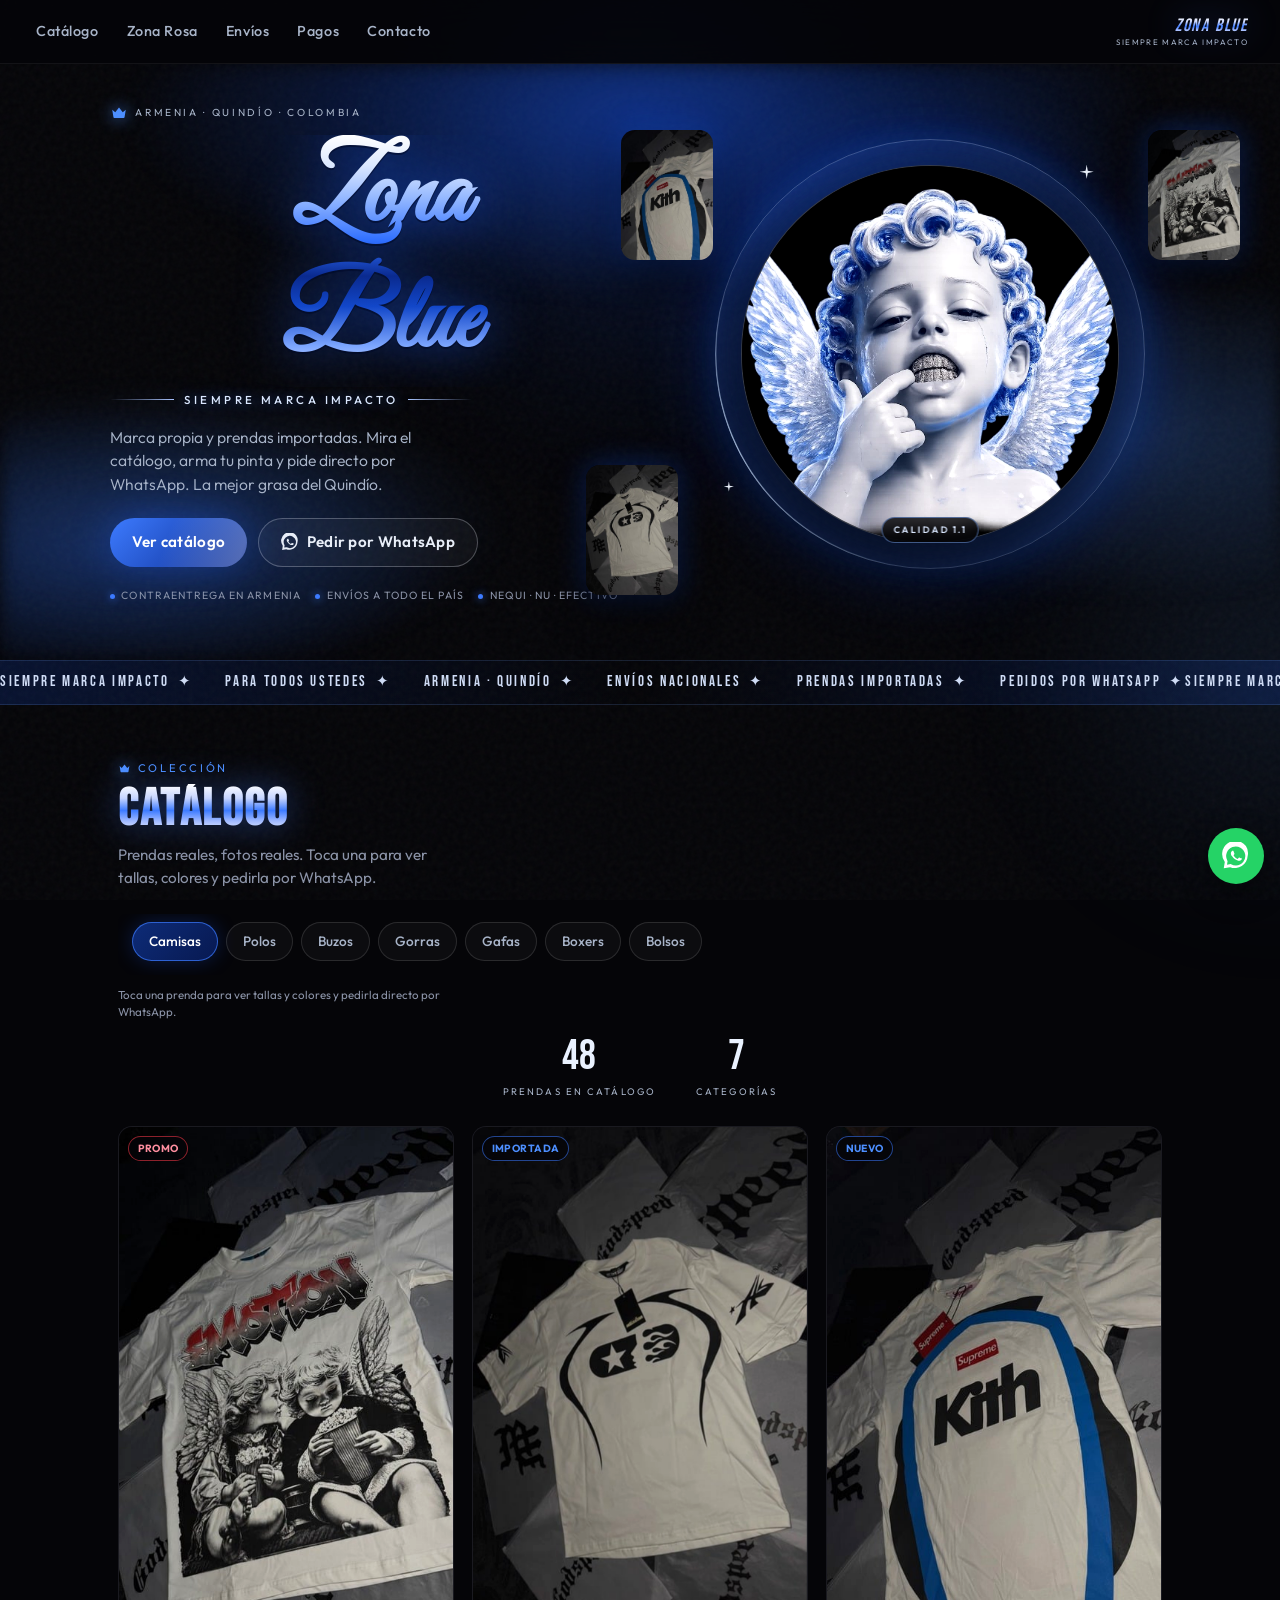
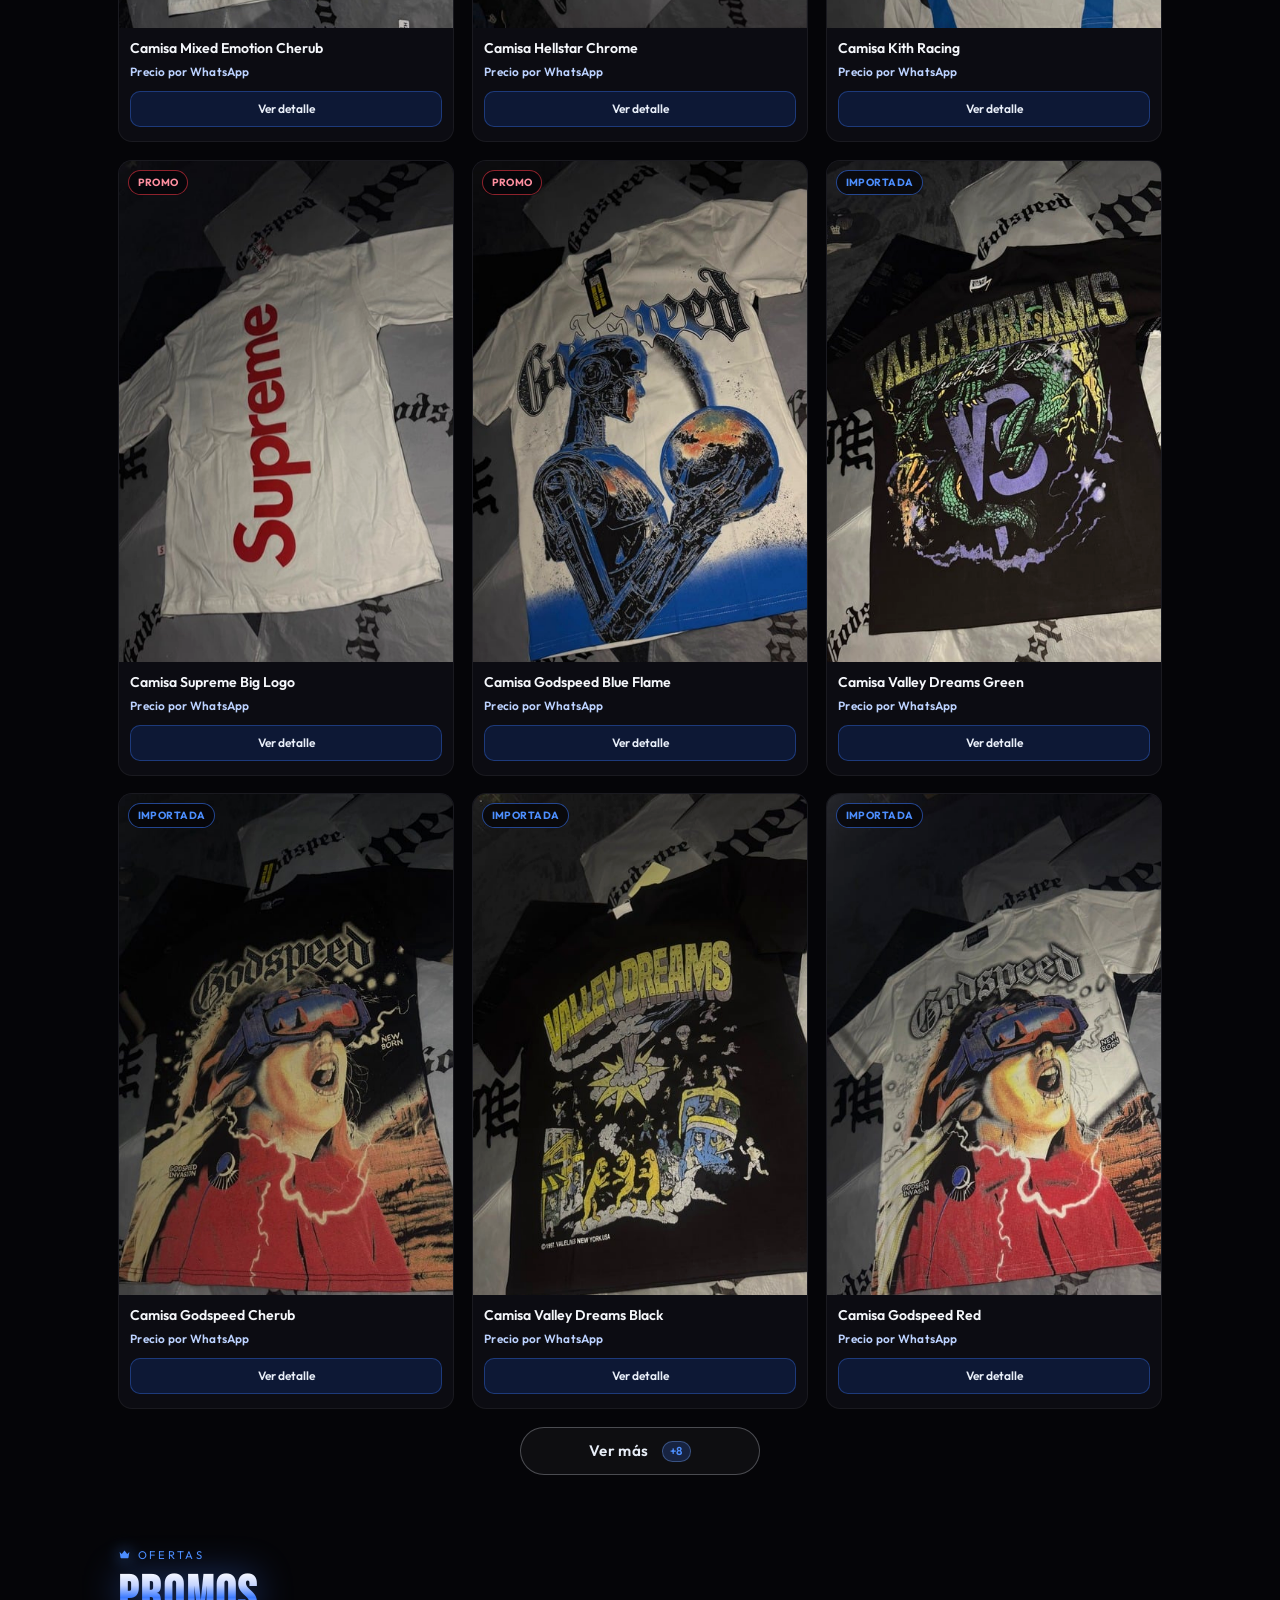
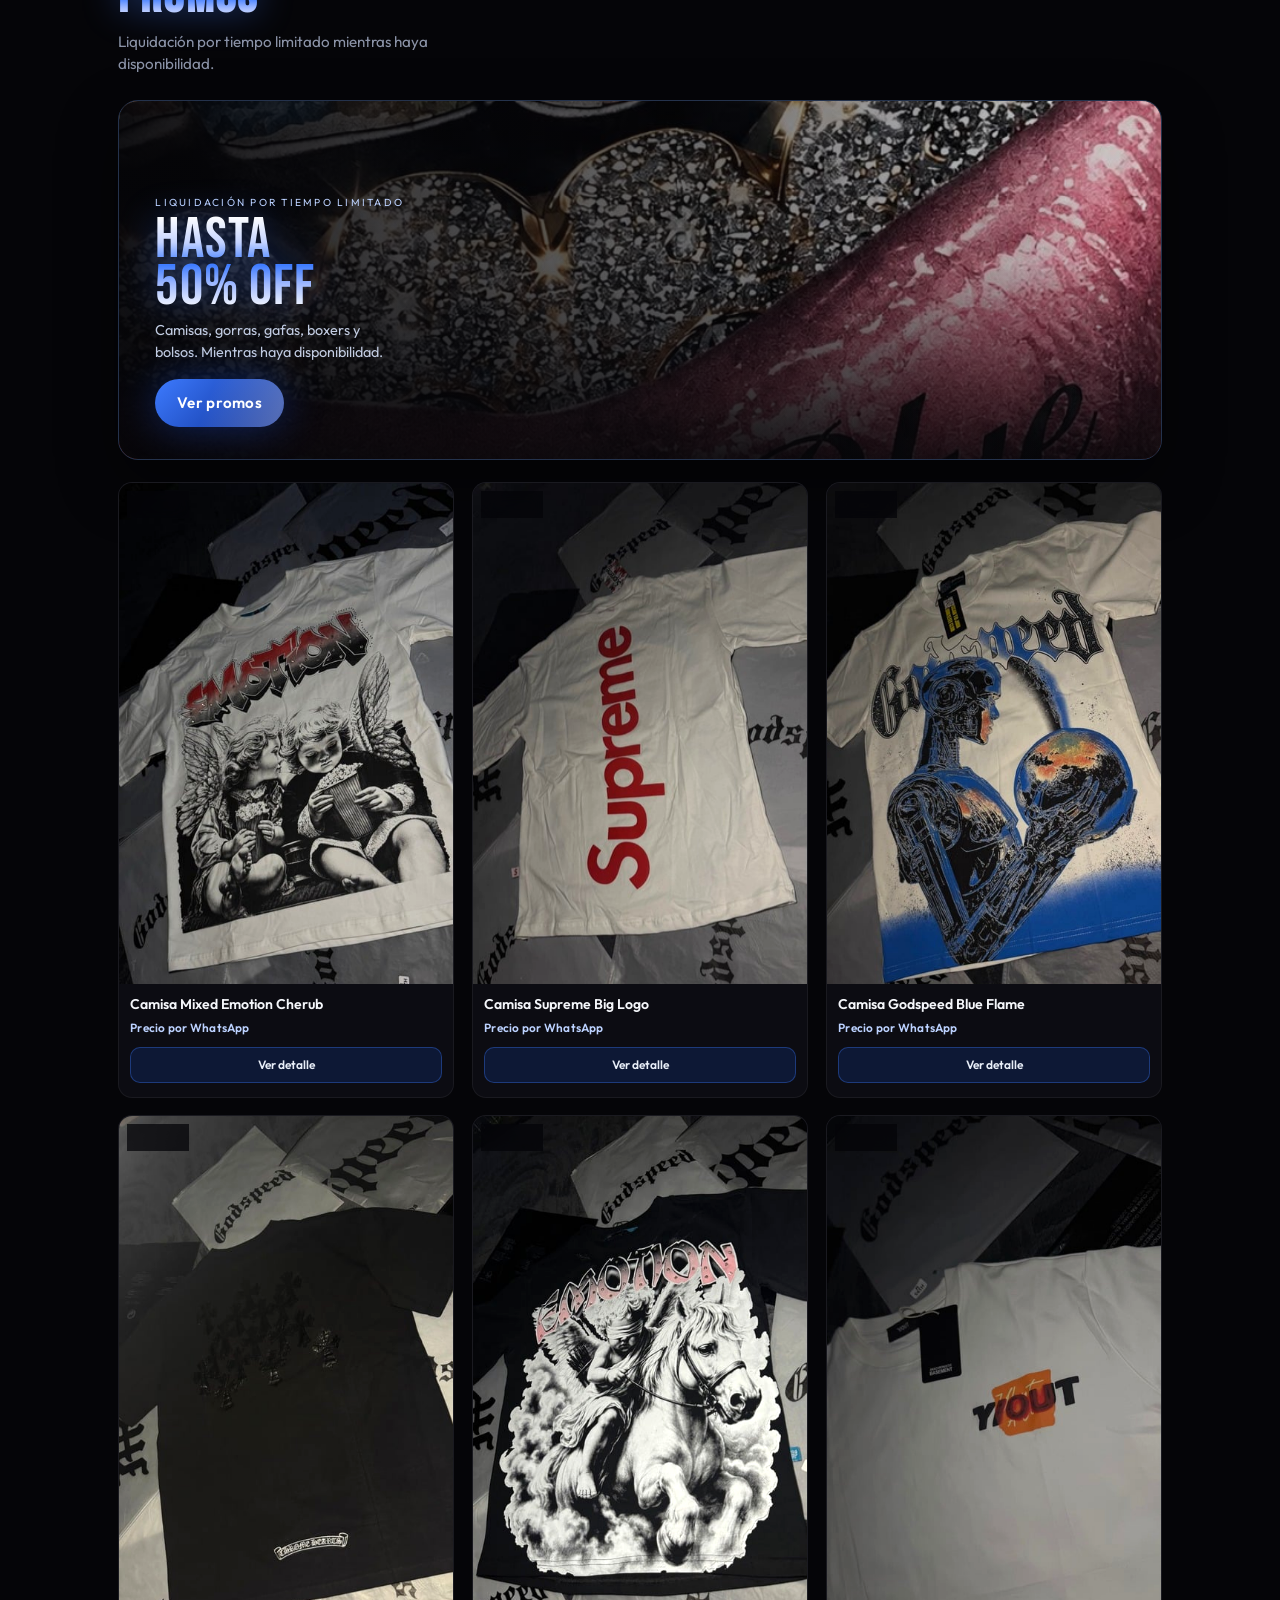
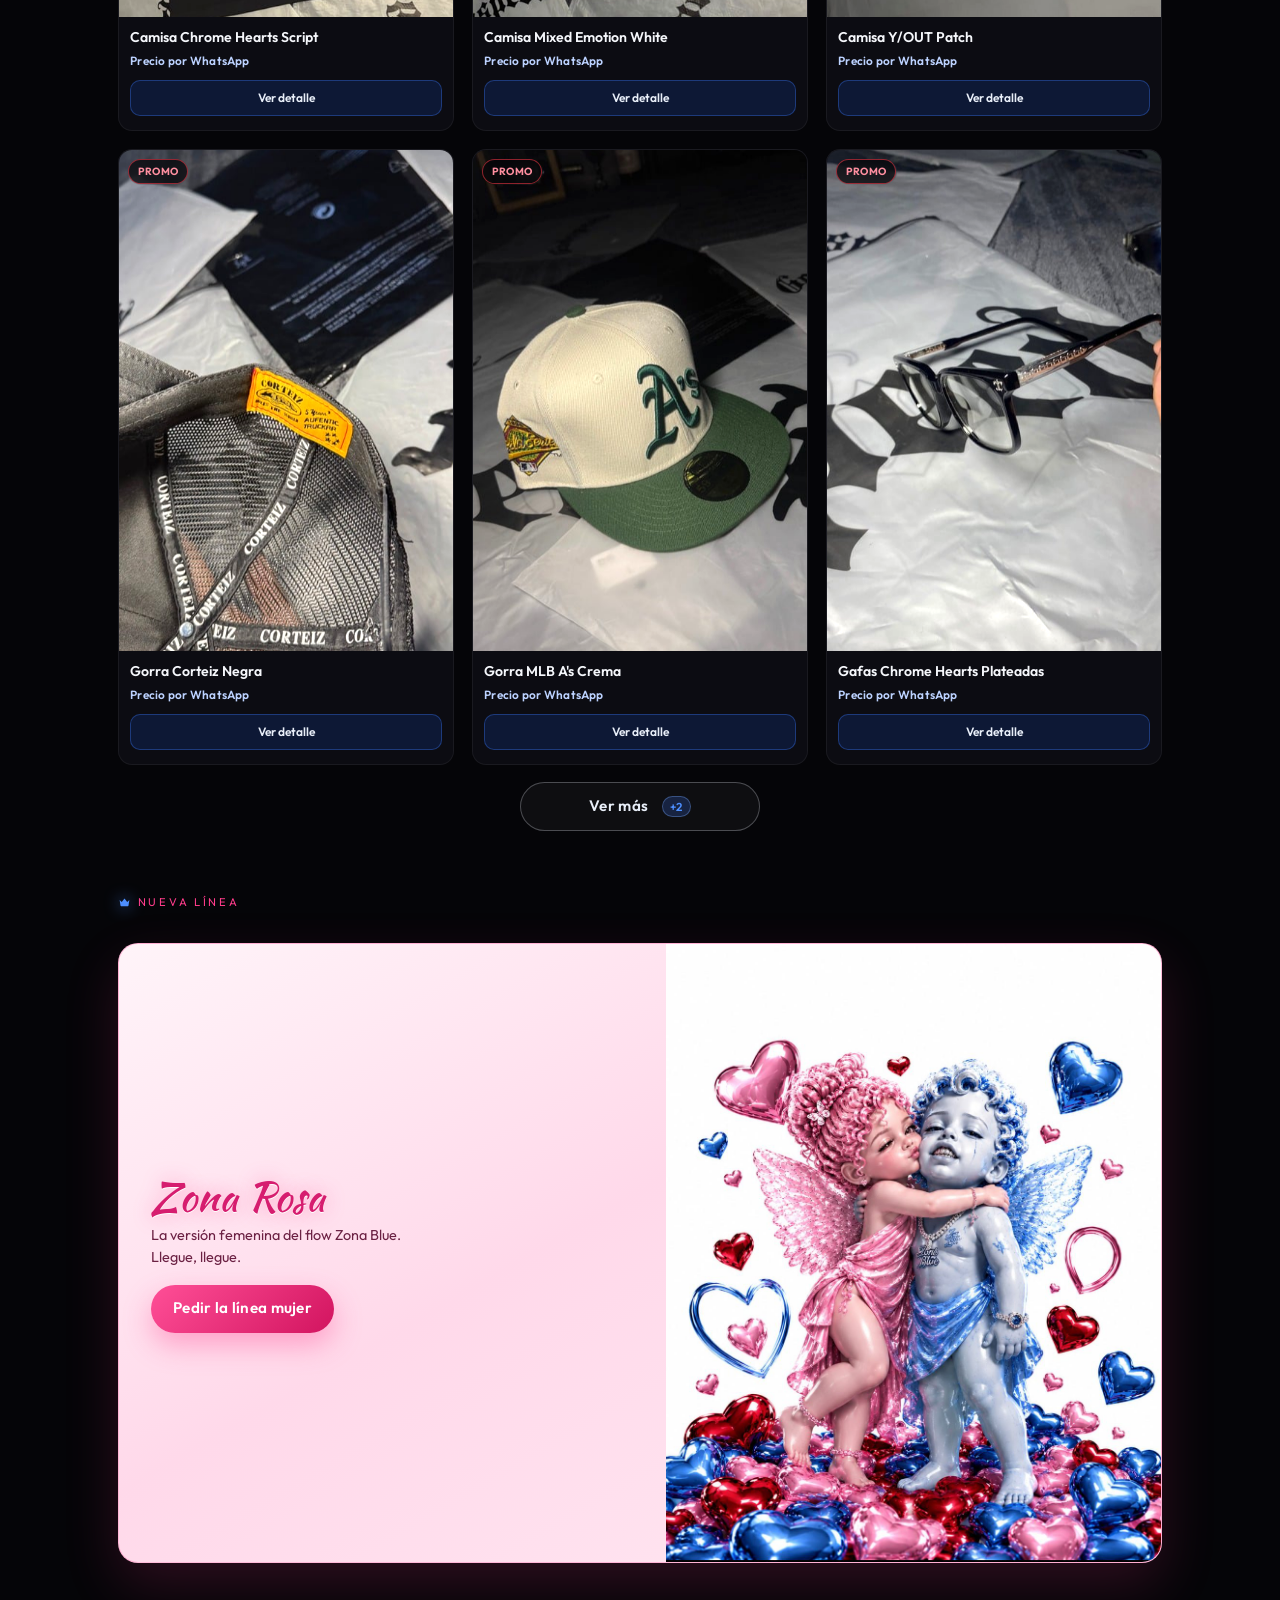
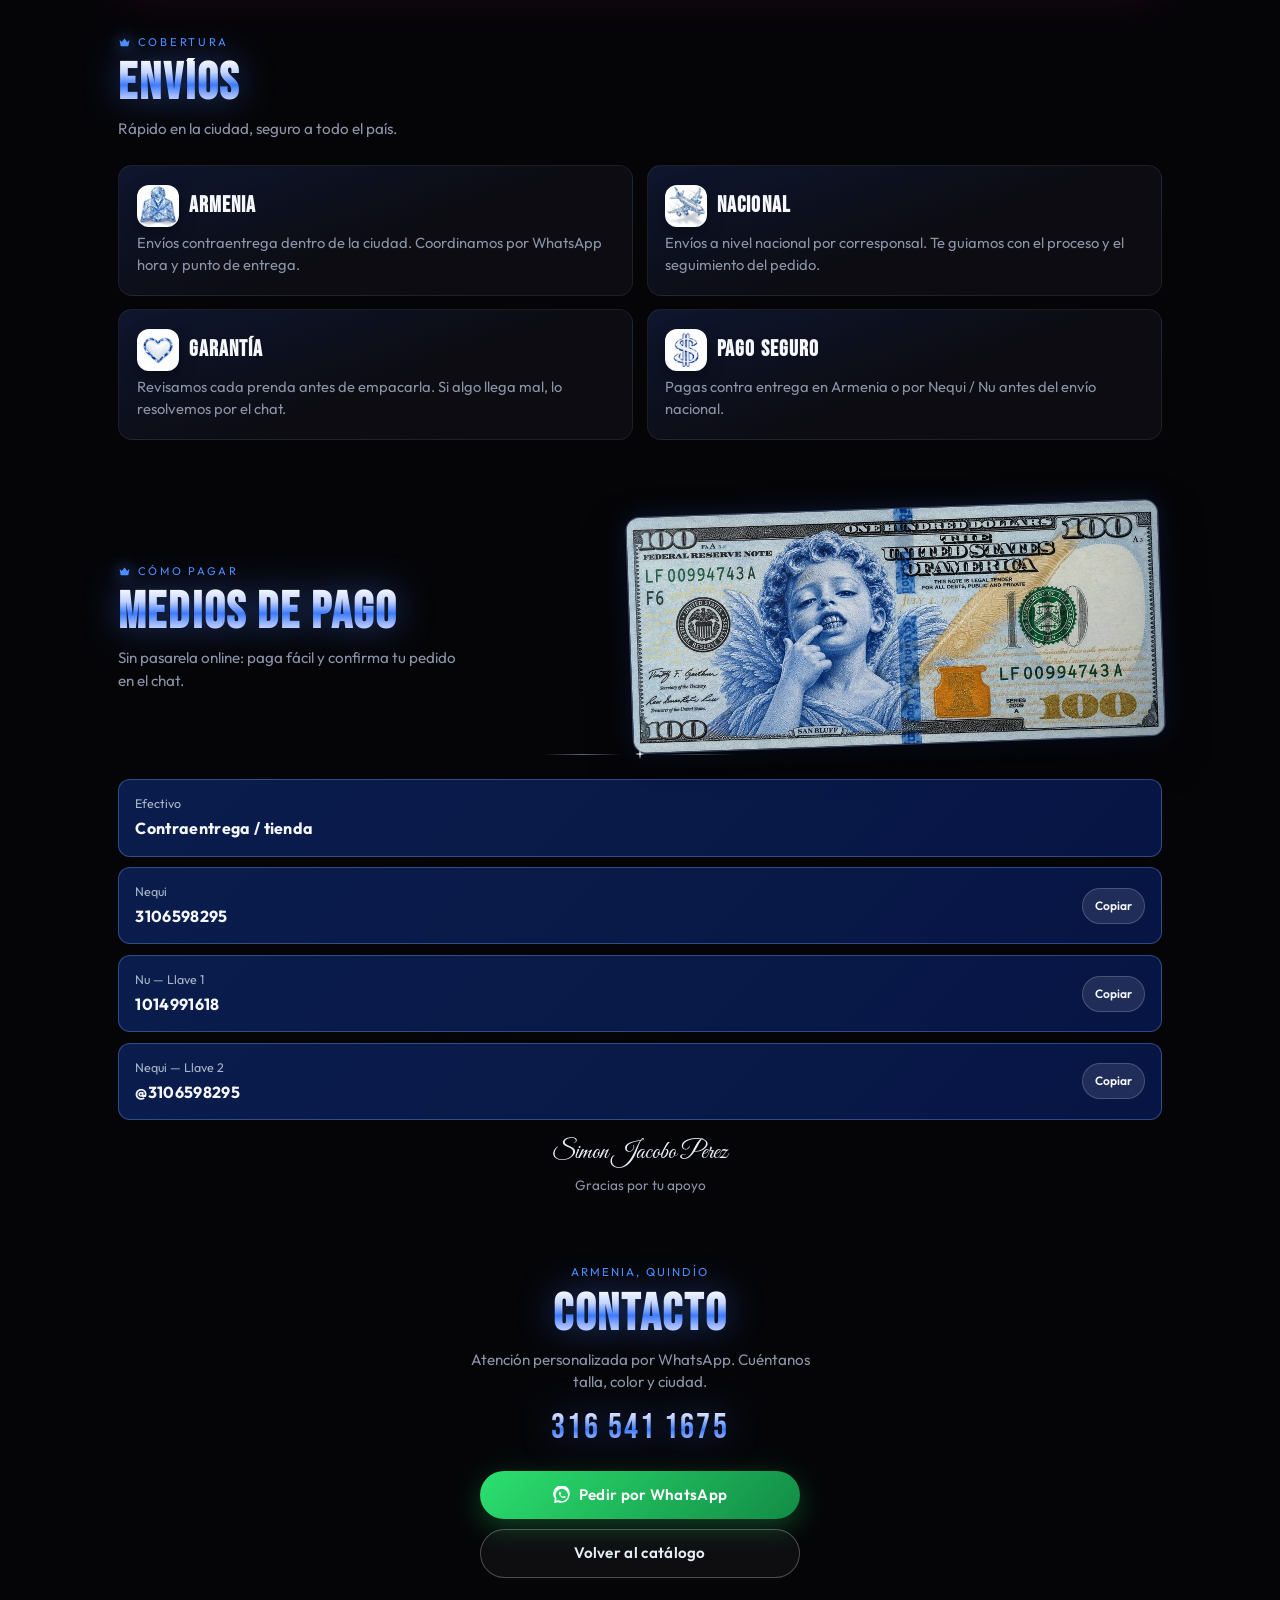
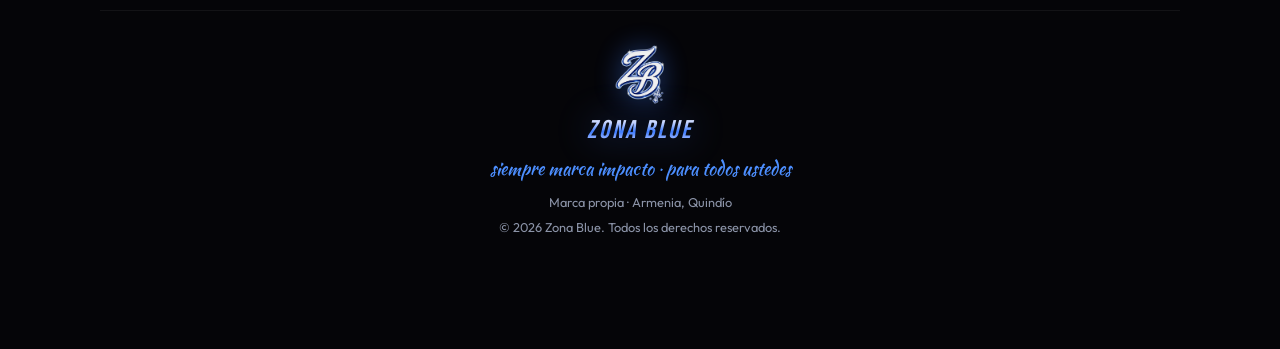
==== index.html @ 96b4dac5 "Cambiar titulo de la pestana a Zona Blue | Tienda de Ropa" ====
<!DOCTYPE html>
<html lang="es">
  <head>
    <meta charset="UTF-8" />
    <meta name="viewport" content="width=device-width, initial-scale=1, viewport-fit=cover" />
    <meta
      name="description"
      content="Zona Blue — streetwear en Armenia, Quindío. Camisas, buzos, gorras, gafas y bolsos importados. Mira el catálogo y pide por WhatsApp. Envíos contraentrega en la ciudad y a nivel nacional."
    />
    <meta name="theme-color" content="#050508" />
    <meta property="og:title" content="Zona Blue | Streetwear Armenia Quindío" />
    <meta
      property="og:description"
      content="Siempre marca impacto. Catálogo de camisas, buzos, gorras, gafas y bolsos. Pedidos por WhatsApp."
    />
    <meta property="og:type" content="website" />
    <meta property="og:image" content="assets/hero-cherub.jpg" />
    <title>Zona Blue | Tienda de Ropa</title>
    <link rel="preconnect" href="https://fonts.googleapis.com" />
    <link rel="preconnect" href="https://fonts.gstatic.com" crossorigin />
    <link
      href="https://fonts.googleapis.com/css2?family=Bebas+Neue&family=Great+Vibes&family=Kaushan+Script&family=Outfit:wght@300;400;500;600;700&display=swap"
      rel="stylesheet"
    />
    <link rel="preload" as="image" href="assets/hero-cherub.jpg" fetchpriority="high" />
    <link rel="stylesheet" href="css/styles.css" />
    <link rel="icon" href="assets/logo-zb-mark.png" type="image/png" />
  </head>
  <body>
    <a class="skip-link" href="#catalogo">Saltar al catálogo</a>
    <div class="bg-noise" aria-hidden="true"></div>
    <div class="bg-glow bg-glow--top" aria-hidden="true"></div>
    <div class="bg-glow bg-glow--mid" aria-hidden="true"></div>
    <div class="particles" aria-hidden="true">
      <span class="particle" style="--x:12%;--size:6px;--dur:14s;--delay:0s"></span>
      <span class="particle" style="--x:28%;--size:4px;--dur:11s;--delay:2.5s"></span>
      <span class="particle" style="--x:47%;--size:8px;--dur:16s;--delay:1s"></span>
      <span class="particle" style="--x:63%;--size:5px;--dur:13s;--delay:4s"></span>
      <span class="particle" style="--x:78%;--size:7px;--dur:18s;--delay:0.5s"></span>
      <span class="particle" style="--x:88%;--size:4px;--dur:12s;--delay:3s"></span>
      <span class="particle" style="--x:35%;--size:5px;--dur:15s;--delay:6s"></span>
      <span class="particle" style="--x:55%;--size:9px;--dur:20s;--delay:8s"></span>
    </div>

    <div class="app">
      <header class="nav">
        <button class="nav__toggle" id="navToggle" aria-expanded="false" aria-controls="navDrawer" aria-label="Abrir menú">
          <span></span>
        </button>
        <nav class="nav__drawer" id="navDrawer" aria-label="Secciones">
          <a href="#catalogo">Catálogo</a>
          <a href="#zona-rosa">Zona Rosa</a>
          <a href="#envios">Envíos</a>
          <a href="#pagos">Pagos</a>
          <a href="#contacto">Contacto</a>
        </nav>
        <a class="nav__brand" href="#inicio" aria-label="Zona Blue, inicio">
          <span class="nav__text">
            <span class="nav__word chrome-text">ZONA BLUE</span>
            <span class="nav__tag">Siempre marca impacto</span>
          </span>
        </a>
      </header>

      <main>
        <section class="hero" id="inicio">
          <span class="hero__glow" aria-hidden="true"></span>
          <span class="hero__glow hero__glow--alt" aria-hidden="true"></span>
          <div class="hero__inner">
            <div class="hero__copy">
              <p class="hero__eyebrow">
                <svg class="crown" viewBox="0 0 24 24" aria-hidden="true" fill="currentColor">
                  <path d="M3 7.5 7 11l5-6.5L17 11l4-3.5-1.6 10.2a1.2 1.2 0 0 1-1.2 1H5.8a1.2 1.2 0 0 1-1.2-1L3 7.5Zm3.2 9.3h11.6" />
                </svg>
                Armenia · Quindío · Colombia
              </p>

              <h1 class="hero__brand">
                <span class="hero__logo-chrome">Zona<br>Blue</span>
              </h1>

              <p class="hero__impact">
                <span class="hero__rule" aria-hidden="true"></span>
                Siempre marca impacto
                <span class="hero__rule" aria-hidden="true"></span>
              </p>

              <p class="hero__line">
                Marca propia y prendas importadas. Mira el catálogo, arma tu pinta y pide directo por WhatsApp. La mejor grasa del Quindío.
              </p>

              <div class="hero__cta">
                <a class="btn btn--primary" href="#catalogo">Ver catálogo</a>
                <a class="btn btn--ghost" href="#contacto" id="heroWa">
                  <svg viewBox="0 0 24 24" aria-hidden="true" fill="currentColor">
                    <path
                      d="M20.5 3.5A11 11 0 0 0 2.4 17.1L1.5 22.5l5.5-.9A11 11 0 0 0 22 12a10.9 10.9 0 0 0-1.5-8.5zM12 20.2a8.2 8.2 0 0 1-4.2-1.1l-.3-.2-3.2.5.5-3.1-.2-.3A8.2 8.2 0 1 1 12 20.2zm4.5-6.1c-.2-.1-1.4-.7-1.6-.8-.2-.1-.4-.1-.5.1-.2.2-.6.8-.7.9-.1.2-.3.2-.5.1-.2-.1-1-.4-1.9-1.2-.7-.6-1.2-1.4-1.3-1.6-.1-.2 0-.4.1-.5l.4-.5c.1-.1.2-.2.2-.4 0-.1 0-.3-.1-.4-.1-.1-.5-1.3-.7-1.8-.2-.5-.4-.4-.5-.4h-.4c-.2 0-.4.1-.6.3-.2.2-.8.8-.8 1.9s.8 2.2.9 2.3c.1.2 1.6 2.5 3.9 3.4.5.2 1 .4 1.3.5.6.2 1.1.2 1.5.1.5-.1 1.4-.6 1.6-1.1.2-.5.2-1 .1-1.1-.1-.1-.2-.2-.4-.3z"
                    />
                  </svg>
                  Pedir por WhatsApp
                </a>
              </div>

              <ul class="hero__meta">
                <li><span class="dot" aria-hidden="true"></span> Contraentrega en Armenia</li>
                <li><span class="dot" aria-hidden="true"></span> Envíos a todo el país</li>
                <li><span class="dot" aria-hidden="true"></span> Nequi · Nu · Efectivo</li>
              </ul>
            </div>

            <figure class="hero__figure">
              <span class="hero__halo" aria-hidden="true"></span>
              <span class="hero__ring" aria-hidden="true"></span>
              <div class="hero__medallion">
                <img
                  class="hero__cherub"
                  src="assets/hero-cherub.jpg"
                  alt="Querubín cromado con grillz de Zona Blue"
                  width="1024"
                  height="1280"
                  fetchpriority="high"
                />
              </div>
              <span class="hero__badge">Calidad 1.1</span>
              <img class="hero__float hero__float--1" src="assets/products/canva/p6-1.jpg" alt="" width="120" height="170" aria-hidden="true" />
              <img class="hero__float hero__float--2" src="assets/products/canva/p7-1.jpg" alt="" width="120" height="170" aria-hidden="true" />
              <img class="hero__float hero__float--3" src="assets/products/canva/p8-1.jpg" alt="" width="120" height="170" aria-hidden="true" />
              <span class="sparkle sparkle--float hero__spark--1" aria-hidden="true"></span>
              <span class="sparkle sparkle--float hero__spark--2" aria-hidden="true"></span>
              <span class="sparkle sparkle--float hero__spark--3" aria-hidden="true"></span>
            </figure>
          </div>
        </section>

        <div class="ticker" aria-hidden="true">
          <div class="ticker__track">
            <div class="ticker__group">
              <span>Siempre marca impacto</span><span class="ticker__star">✦</span>
              <span>Para todos ustedes</span><span class="ticker__star">✦</span>
              <span>Armenia · Quindío</span><span class="ticker__star">✦</span>
              <span>Envíos nacionales</span><span class="ticker__star">✦</span>
              <span>Prendas importadas</span><span class="ticker__star">✦</span>
              <span>Pedidos por WhatsApp</span><span class="ticker__star">✦</span>
            </div>
            <div class="ticker__group">
              <span>Siempre marca impacto</span><span class="ticker__star">✦</span>
              <span>Para todos ustedes</span><span class="ticker__star">✦</span>
              <span>Armenia · Quindío</span><span class="ticker__star">✦</span>
              <span>Envíos nacionales</span><span class="ticker__star">✦</span>
              <span>Prendas importadas</span><span class="ticker__star">✦</span>
              <span>Pedidos por WhatsApp</span><span class="ticker__star">✦</span>
            </div>
          </div>
        </div>

        <section class="section" id="catalogo">
          <div class="section__head reveal">
            <p class="section__kicker">
              <svg class="crown crown--sm" viewBox="0 0 24 24" aria-hidden="true" fill="currentColor">
                <path d="M3 7.5 7 11l5-6.5L17 11l4-3.5-1.6 10.2a1.2 1.2 0 0 1-1.2 1H5.8a1.2 1.2 0 0 1-1.2-1L3 7.5Z" />
              </svg>
              Colección
            </p>
            <h2 class="section__title chrome-text">CATÁLOGO</h2>
            <p class="section__sub">
              Prendas reales, fotos reales. Toca una para ver tallas, colores y pedirla por WhatsApp.
            </p>
          </div>

          <div class="filters" role="tablist" aria-label="Filtrar catálogo" id="filters">

            <button class="filter-chip is-active" data-filter="camisas" role="tab" aria-selected="true">Camisas</button>
            <button class="filter-chip" data-filter="polos" role="tab" aria-selected="false">Polos</button>
            <button class="filter-chip" data-filter="buzos" role="tab" aria-selected="false">Buzos</button>
            <button class="filter-chip" data-filter="gorras" role="tab" aria-selected="false">Gorras</button>
            <button class="filter-chip" data-filter="gafas" role="tab" aria-selected="false">Gafas</button>
            <button class="filter-chip" data-filter="boxers" role="tab" aria-selected="false">Boxers</button>
            <button class="filter-chip" data-filter="bolsos" role="tab" aria-selected="false">Bolsos</button>
          </div>

          <p class="catalog__note">
            Toca una prenda para ver tallas y colores y pedirla directo por WhatsApp.
          </p>

          <div class="stats" aria-label="Zona Blue en números">
            <div class="stats__item">
              <span class="stats__value" data-count="48">0</span>
              <span class="stats__label">Prendas en catálogo</span>
            </div>
            <div class="stats__item">
              <span class="stats__value" data-count="7">0</span>
              <span class="stats__label">Categorías</span>
            </div>
          </div>

          <div class="catalog" id="catalog" aria-live="polite"></div>
          <div class="catalog__more" id="catalogMore" hidden></div>
        </section>

        <section class="section" id="promos">
          <div class="section__head reveal">
            <p class="section__kicker">
              <svg class="crown crown--sm" viewBox="0 0 24 24" aria-hidden="true" fill="currentColor">
                <path d="M3 7.5 7 11l5-6.5L17 11l4-3.5-1.6 10.2a1.2 1.2 0 0 1-1.2 1H5.8a1.2 1.2 0 0 1-1.2-1L3 7.5Z" />
              </svg>
              Ofertas
            </p>
            <h2 class="section__title chrome-text">PROMOS</h2>
            <p class="section__sub">Liquidación por tiempo limitado mientras haya disponibilidad.</p>
          </div>

          <div class="promo-band reveal">
            <img
              class="promo-band__img"
              src="assets/promo-lips.jpg"
              alt="Labios con grillz de diamantes, campaña Zona Blue"
              width="900"
              height="1200"
              loading="lazy"
              decoding="async"
            />
            <div class="promo-band__veil" aria-hidden="true"></div>
            <div class="promo-band__copy">
              <p class="promo-band__kicker">Liquidación por tiempo limitado</p>
              <p class="promo-band__title chrome-text">HASTA<br />50% OFF</p>
              <p class="promo-band__text">Camisas, gorras, gafas, boxers y bolsos. Mientras haya disponibilidad.</p>
              <a class="btn btn--primary" href="#promos-catalog">Ver promos</a>
            </div>
          </div>

          <div class="catalog" id="promos-catalog" aria-live="polite"></div>
          <div class="catalog__more" id="promosMore" hidden></div>
        </section>

        <section class="section rosa-section" id="zona-rosa">
          <p class="section__kicker reveal">
            <svg class="crown crown--sm" viewBox="0 0 24 24" aria-hidden="true" fill="currentColor">
              <path d="M3 7.5 7 11l5-6.5L17 11l4-3.5-1.6 10.2a1.2 1.2 0 0 1-1.2 1H5.8a1.2 1.2 0 0 1-1.2-1L3 7.5Z" />
            </svg>
            Nueva línea
          </p>
          <div class="rosa reveal">
            <div class="rosa__copy">
              <p class="rosa__logo">Zona&nbsp;Rosa</p>
              <p class="rosa__text">
                La versión femenina del flow Zona Blue.<br />
                Llegue, llegue.
              </p>
              <a class="btn btn--rosa" id="rosaWa" href="#" target="_blank" rel="noopener noreferrer">
                Pedir la línea mujer
              </a>
            </div>
            <img
              class="rosa__img"
              src="assets/zona-rosa.jpg"
              alt="Línea Zona Rosa: cupidos rosa y azul con corazones"
              width="1024"
              height="1280"
              loading="lazy"
              decoding="async"
            />
          </div>
        </section>

        <section class="section" id="envios">
          <div class="section__head reveal">
            <p class="section__kicker">
              <svg class="crown crown--sm" viewBox="0 0 24 24" aria-hidden="true" fill="currentColor">
                <path d="M3 7.5 7 11l5-6.5L17 11l4-3.5-1.6 10.2a1.2 1.2 0 0 1-1.2 1H5.8a1.2 1.2 0 0 1-1.2-1L3 7.5Z" />
              </svg>
              Cobertura
            </p>
            <h2 class="section__title chrome-text">ENVÍOS</h2>
            <p class="section__sub">Rápido en la ciudad, seguro a todo el país.</p>
          </div>
          <div class="info-grid reveal">
            <div class="info-block">
              <h3>
                <span class="crystal-tile"><img src="assets/icon-armenia.jpg" alt="" width="420" height="420" loading="lazy" /></span>
                Armenia
              </h3>
              <p>Envíos contraentrega dentro de la ciudad. Coordinamos por WhatsApp hora y punto de entrega.</p>
            </div>
            <div class="info-block">
              <h3>
                <span class="crystal-tile"><img src="assets/icon-nacional.jpg" alt="" width="420" height="420" loading="lazy" /></span>
                Nacional
              </h3>
              <p>Envíos a nivel nacional por corresponsal. Te guiamos con el proceso y el seguimiento del pedido.</p>
            </div>
            <div class="info-block">
              <h3>
                <span class="crystal-tile"><img src="assets/icon-heart.jpg" alt="" width="420" height="420" loading="lazy" /></span>
                Garantía
              </h3>
              <p>Revisamos cada prenda antes de empacarla. Si algo llega mal, lo resolvemos por el chat.</p>
            </div>
            <div class="info-block">
              <h3>
                <span class="crystal-tile"><img src="assets/icon-money.jpg" alt="" width="420" height="420" loading="lazy" /></span>
                Pago seguro
              </h3>
              <p>Pagas contra entrega en Armenia o por Nequi / Nu antes del envío nacional.</p>
            </div>
          </div>
        </section>

        <section class="section" id="pagos">
          <div class="pagos__top reveal">
            <div class="section__head">
              <p class="section__kicker">
                <svg class="crown crown--sm" viewBox="0 0 24 24" aria-hidden="true" fill="currentColor">
                  <path d="M3 7.5 7 11l5-6.5L17 11l4-3.5-1.6 10.2a1.2 1.2 0 0 1-1.2 1H5.8a1.2 1.2 0 0 1-1.2-1L3 7.5Z" />
                </svg>
                Cómo pagar
              </p>
              <h2 class="section__title chrome-text">MEDIOS DE PAGO</h2>
              <p class="section__sub">Sin pasarela online: paga fácil y confirma tu pedido en el chat.</p>
            </div>

            <figure class="pagos__bill">
              <img
                src="assets/pagos-bill.jpg"
                alt="Billete de 100 dólares con querubín, estilo Zona Blue"
                width="1000"
                height="443"
                loading="lazy"
                decoding="async"
              />
            </figure>
          </div>

          <div class="divider" aria-hidden="true">
            <span class="divider__line"></span>
            <span class="sparkle sparkle--sm"></span>
            <span class="divider__line"></span>
          </div>

          <div class="pay-list reveal" id="payList">
            <div class="pay-item">
              <div>
                <p class="pay-item__label">Efectivo</p>
                <p class="pay-item__value">Contraentrega / tienda</p>
              </div>
            </div>
            <div class="pay-item">
              <div>
                <p class="pay-item__label">Nequi</p>
                <p class="pay-item__value" id="nequiValue">3106598295</p>
              </div>
              <button class="pay-item__copy" type="button" data-copy="3106598295">Copiar</button>
            </div>
            <div class="pay-item">
              <div>
                <p class="pay-item__label">Nu — Llave 1</p>
                <p class="pay-item__value" id="nuValue">1014991618</p>
              </div>
              <button class="pay-item__copy" type="button" data-copy="1014991618">Copiar</button>
            </div>
            <div class="pay-item">
              <div>
                <p class="pay-item__label">Nequi — Llave 2</p>
                <p class="pay-item__value" id="nequiKeyValue">@3106598295</p>
              </div>
              <button class="pay-item__copy" type="button" data-copy="@3106598295">Copiar</button>
            </div>
          </div>
          <p class="pay-holder" id="payHolder">Simon Jacobo Perez</p>
          <p class="pay-note">Gracias por tu apoyo</p>
        </section>

        <!-- Removed "sigue activo" section; hero now contains the impact message -->

        <section class="section contact" id="contacto">
          <div class="reveal">
            <p class="contact__city">Armenia, Quindío</p>
            <h2 class="section__title chrome-text">CONTACTO</h2>
            <p class="section__sub" style="margin: 0 auto 0.25rem">
              Atención personalizada por WhatsApp. Cuéntanos talla, color y ciudad.
            </p>
            <p class="contact__phone chrome-text" id="contactPhone">316 541 1675</p>
            <div class="contact__actions">
              <a class="btn btn--wa" id="waMain" href="#" target="_blank" rel="noopener noreferrer">
                <svg viewBox="0 0 24 24" aria-hidden="true" fill="currentColor">
                  <path
                    d="M20.5 3.5A11 11 0 0 0 2.4 17.1L1.5 22.5l5.5-.9A11 11 0 0 0 22 12a10.9 10.9 0 0 0-1.5-8.5zM12 20.2a8.2 8.2 0 0 1-4.2-1.1l-.3-.2-3.2.5.5-3.1-.2-.3A8.2 8.2 0 1 1 12 20.2zm4.5-6.1c-.2-.1-1.4-.7-1.6-.8-.2-.1-.4-.1-.5.1-.2.2-.6.8-.7.9-.1.2-.3.2-.5.1-.2-.1-1-.4-1.9-1.2-.7-.6-1.2-1.4-1.3-1.6-.1-.2 0-.4.1-.5l.4-.5c.1-.1.2-.2.2-.4 0-.1 0-.3-.1-.4-.1-.1-.5-1.3-.7-1.8-.2-.5-.4-.4-.5-.4h-.4c-.2 0-.4.1-.6.3-.2.2-.8.8-.8 1.9s.8 2.2.9 2.3c.1.2 1.6 2.5 3.9 3.4.5.2 1 .4 1.3.5.6.2 1.1.2 1.5.1.5-.1 1.4-.6 1.6-1.1.2-.5.2-1 .1-1.1-.1-.1-.2-.2-.4-.3z"
                  />
                </svg>
                Pedir por WhatsApp
              </a>
              <a class="btn btn--ghost" href="#catalogo">Volver al catálogo</a>
            </div>
          </div>
        </section>
      </main>

      <footer class="footer">
        <img class="footer__mark" src="assets/logo-zb-mark.png" alt="" width="58" height="70" loading="lazy" />
        <p class="footer__brand chrome-text">ZONA BLUE</p>
        <p class="footer__script">siempre marca impacto · para todos ustedes</p>
        <p>Marca propia · Armenia, Quindío</p>
        <p style="margin-top: 0.35rem">© <span id="year"></span> Zona Blue. Todos los derechos reservados.</p>
      </footer>
    </div>

    <a
      class="fab-wa"
      id="fabWa"
      href="#"
      target="_blank"
      rel="noopener noreferrer"
      aria-label="Abrir WhatsApp de Zona Blue"
    >
      <svg viewBox="0 0 24 24" aria-hidden="true" fill="currentColor">
        <path
          d="M20.5 3.5A11 11 0 0 0 2.4 17.1L1.5 22.5l5.5-.9A11 11 0 0 0 22 12a10.9 10.9 0 0 0-1.5-8.5zM12 20.2a8.2 8.2 0 0 1-4.2-1.1l-.3-.2-3.2.5.5-3.1-.2-.3A8.2 8.2 0 1 1 12 20.2zm4.5-6.1c-.2-.1-1.4-.7-1.6-.8-.2-.1-.4-.1-.5.1-.2.2-.6.8-.7.9-.1.2-.3.2-.5.1-.2-.1-1-.4-1.9-1.2-.7-.6-1.2-1.4-1.3-1.6-.1-.2 0-.4.1-.5l.4-.5c.1-.1.2-.2.2-.4 0-.1 0-.3-.1-.4-.1-.1-.5-1.3-.7-1.8-.2-.5-.4-.4-.5-.4h-.4c-.2 0-.4.1-.6.3-.2.2-.8.8-.8 1.9s.8 2.2.9 2.3c.1.2 1.6 2.5 3.9 3.4.5.2 1 .4 1.3.5.6.2 1.1.2 1.5.1.5-.1 1.4-.6 1.6-1.1.2-.5.2-1 .1-1.1-.1-.1-.2-.2-.4-.3z"
        />
      </svg>
    </a>

    <div class="modal" id="productModal" aria-hidden="true">
      <div class="modal__backdrop" data-close-modal></div>
      <div
        class="modal__sheet"
        role="dialog"
        aria-modal="true"
        aria-labelledby="modalTitle"
        tabindex="-1"
      >
        <div class="modal__handle" aria-hidden="true"></div>
        <button class="modal__close" type="button" data-close-modal aria-label="Cerrar">×</button>
        <div class="modal__media">
          <img id="modalImage" alt="" />
          <span class="modal__swipe" aria-hidden="true">Desliza para ver más</span>
        </div>
        <div class="modal__thumbs" id="modalThumbs" hidden></div>
        <div class="modal__body">
          <p class="modal__tag" id="modalTag"></p>
          <h3 class="modal__title" id="modalTitle"></h3>
          <div class="modal__prices">
            <span class="modal__price" id="modalPrice"></span>
            <span class="modal__old" id="modalOld"></span>
          </div>
          <p class="modal__desc" id="modalDesc"></p>

          <p class="modal__label">Talla</p>
          <div class="option-row" id="modalSizes"></div>

          <p class="modal__label">Color</p>
          <div class="option-row" id="modalColors"></div>

          <p class="modal__label">Especificaciones</p>
          <ul class="detail-list" id="modalDetails"></ul>

          <div class="modal__actions">
            <a class="btn btn--wa btn--full" id="modalWa" href="#" target="_blank" rel="noopener noreferrer">
              Pedir esta prenda por WhatsApp
            </a>
            <button class="btn btn--ghost btn--full" type="button" data-close-modal>Seguir mirando</button>
          </div>
        </div>
      </div>
    </div>

    <div class="toast" id="toast" role="status" aria-live="polite"></div>

    <script src="js/products.js"></script>
    <script src="js/app.js"></script>
  </body>
</html>
---- css/styles.css ----
/* ========== Zona Blue — Streetwear Catalog ========== */
:root {
  --bg: #050508;
  --bg-elevated: #0c0c12;
  --bg-soft: #12121a;
  --blue: #1a5cff;
  --blue-bright: #3d7bff;
  --blue-glow: #4d8fff;
  --blue-deep: #0a2a8f;
  --chrome: #e8eef8;
  --chrome-dim: #a8b4c8;
  --white: #f5f7fb;
  --muted: #8b93a7;
  --danger: #ff3b4a;
  --ok: #25d366;
  --radius: 14px;
  --nav-h: 64px;
  --fab-space: 88px;
  --font-display: "Bebas Neue", Impact, sans-serif;
  --font-body: "Outfit", "Segoe UI", sans-serif;
  --font-script: "Great Vibes", cursive;
  --font-brush: "Kaushan Script", "Great Vibes", cursive;
  --ice: #dfeaff;
  --rosa: #ff3d8b;
  --ease: cubic-bezier(0.22, 1, 0.36, 1);
  --shadow-blue: 0 0 40px rgba(26, 92, 255, 0.35);
}

*,
*::before,
*::after {
  box-sizing: border-box;
  margin: 0;
  padding: 0;
}

html {
  scroll-behavior: smooth;
  scroll-padding-top: calc(var(--nav-h) + 12px);
  -webkit-text-size-adjust: 100%;
}

section[id],
div[id] {
  scroll-margin-top: calc(var(--nav-h) + 12px);
}

:focus-visible {
  outline: 2px solid var(--blue-glow);
  outline-offset: 3px;
}

.skip-link {
  position: fixed;
  top: 8px;
  left: 8px;
  z-index: 200;
  padding: 0.6rem 1rem;
  border-radius: 999px;
  background: var(--blue);
  color: #fff;
  font-weight: 600;
  transform: translateY(-200%);
  transition: transform 0.2s var(--ease);
}

.skip-link:focus {
  transform: translateY(0);
}

body {
  font-family: var(--font-body);
  background: var(--bg);
  color: var(--white);
  line-height: 1.5;
  min-height: 100dvh;
  overflow-x: hidden;
  padding-bottom: var(--fab-space);
}

img {
  display: block;
  max-width: 100%;
}

a {
  color: inherit;
  text-decoration: none;
}

button {
  font: inherit;
  border: none;
  background: none;
  color: inherit;
  cursor: pointer;
}

ul {
  list-style: none;
}

.sr-only {
  position: absolute;
  width: 1px;
  height: 1px;
  padding: 0;
  margin: -1px;
  overflow: hidden;
  clip: rect(0, 0, 0, 0);
  border: 0;
}

/* Atmosphere */
.bg-noise {
  pointer-events: none;
  position: fixed;
  inset: 0;
  z-index: 0;
  opacity: 0.04;
  background-image: url("data:image/svg+xml,%3Csvg viewBox='0 0 200 200' xmlns='http://www.w3.org/2000/svg'%3E%3Cfilter id='n'%3E%3CfeTurbulence type='fractalNoise' baseFrequency='0.85' numOctaves='4' stitchTiles='stitch'/%3E%3C/filter%3E%3Crect width='100%25' height='100%25' filter='url(%23n)'/%3E%3C/svg%3E");
}

.bg-glow {
  pointer-events: none;
  position: fixed;
  width: 70vw;
  height: 70vw;
  max-width: 520px;
  max-height: 520px;
  border-radius: 50%;
  filter: blur(80px);
  opacity: 0.22;
  z-index: 0;
  background: radial-gradient(circle, var(--blue) 0%, transparent 70%);
}

.bg-glow--top {
  top: -10%;
  left: 50%;
  transform: translateX(-50%);
}

.bg-glow--mid {
  top: 45%;
  right: -20%;
  opacity: 0.12;
  background: radial-gradient(circle, #5aa0ff 0%, transparent 70%);
}

.app {
  position: relative;
  z-index: 1;
}

/* Typography helpers */
.chrome-text {
  background: linear-gradient(
    180deg,
    #ffffff 0%,
    #c5d4ff 28%,
    #3d7bff 52%,
    #9eb8ff 72%,
    #ffffff 100%
  );
  -webkit-background-clip: text;
  background-clip: text;
  color: transparent;
  filter: drop-shadow(0 0 18px rgba(61, 123, 255, 0.45));
}

.sparkle {
  display: inline-block;
  width: 0.7em;
  height: 0.7em;
  background: var(--chrome);
  clip-path: polygon(
    50% 0%,
    58% 42%,
    100% 50%,
    58% 58%,
    50% 100%,
    42% 58%,
    0% 50%,
    42% 42%
  );
  box-shadow: 0 0 12px rgba(120, 170, 255, 0.8);
  animation: twinkle 2.8s ease-in-out infinite;
}

.sparkle--sm {
  width: 10px;
  height: 10px;
}

@keyframes twinkle {
  0%,
  100% {
    opacity: 0.45;
    transform: scale(0.85) rotate(0deg);
  }
  50% {
    opacity: 1;
    transform: scale(1.15) rotate(12deg);
  }
}

@keyframes rise {
  from {
    opacity: 0;
    transform: translateY(24px);
  }
  to {
    opacity: 1;
    transform: translateY(0);
  }
}

@keyframes pulse-glow {
  0%,
  100% {
    box-shadow: 0 0 0 0 rgba(37, 211, 102, 0.45);
  }
  50% {
    box-shadow: 0 0 0 14px rgba(37, 211, 102, 0);
  }
}

@keyframes shimmer {
  0% {
    background-position: 200% center;
  }
  100% {
    background-position: -200% center;
  }
}

.reveal {
  opacity: 0;
  transform: translateY(20px);
  transition: opacity 0.7s var(--ease), transform 0.7s var(--ease);
}

.reveal.is-visible {
  opacity: 1;
  transform: translateY(0);
}

/* ========== NAV ========== */
.nav {
  position: sticky;
  top: 0;
  z-index: 50;
  height: var(--nav-h);
  display: flex;
  align-items: center;
  justify-content: space-between;
  gap: 0.75rem;
  padding: 0 1rem;
  padding-left: max(1rem, env(safe-area-inset-left));
  padding-right: max(1rem, env(safe-area-inset-right));
  backdrop-filter: blur(16px);
  background: rgba(5, 5, 8, 0.78);
  border-bottom: 1px solid rgba(255, 255, 255, 0.06);
}

.nav__brand {
  order: 3;
  display: flex;
  align-items: center;
  gap: 0.55rem;
  min-height: 44px;
}

.nav__mark {
  order: 2;
  width: 38px;
  height: 45px;
  object-fit: contain;
  background: none;
  border: none;
  box-shadow: none;
  filter: drop-shadow(0 0 10px rgba(61, 123, 255, 0.55));
}

.nav__text {
  order: 1;
  display: flex;
  flex-direction: column;
  align-items: flex-end;
  line-height: 1;
  text-align: right;
}

.nav__word {
  font-family: var(--font-display);
  font-size: 1.12rem;
  letter-spacing: 0.1em;
  font-style: italic;
}

.nav__tag {
  margin-top: 0.18rem;
  font-size: 0.5rem;
  letter-spacing: 0.17em;
  text-transform: uppercase;
  color: var(--chrome-dim);
  white-space: nowrap;
}

.nav__toggle {
  order: 1;
  width: 46px;
  height: 46px;
  display: grid;
  place-items: center;
  border-radius: 12px;
  border: 1px solid rgba(255, 255, 255, 0.12);
  background: rgba(255, 255, 255, 0.03);
}

.nav__toggle span {
  display: block;
  width: 18px;
  height: 2px;
  background: var(--chrome);
  position: relative;
  transition: 0.25s var(--ease);
}

.nav__toggle span::before,
.nav__toggle span::after {
  content: "";
  position: absolute;
  left: 0;
  width: 18px;
  height: 2px;
  background: var(--chrome);
  transition: 0.25s var(--ease);
}

.nav__toggle span::before {
  top: -6px;
}
.nav__toggle span::after {
  top: 6px;
}

.nav__toggle.is-open span {
  background: transparent;
}
.nav__toggle.is-open span::before {
  top: 0;
  transform: rotate(45deg);
}
.nav__toggle.is-open span::after {
  top: 0;
  transform: rotate(-45deg);
}

.nav__drawer {
  position: fixed;
  inset: var(--nav-h) 0 auto 0;
  background: rgba(8, 8, 14, 0.96);
  backdrop-filter: blur(20px);
  border-bottom: 1px solid rgba(61, 123, 255, 0.2);
  padding: 1.25rem 1.25rem 1.75rem;
  display: grid;
  gap: 0.35rem;
  transform: translateY(-120%);
  opacity: 0;
  pointer-events: none;
  transition: 0.35s var(--ease);
  z-index: 49;
}

.nav__drawer.is-open {
  transform: translateY(0);
  opacity: 1;
  pointer-events: auto;
}

.nav__drawer a {
  font-family: var(--font-display);
  font-size: 1.65rem;
  letter-spacing: 0.06em;
  padding: 0.55rem 0.25rem;
  color: var(--chrome);
}

.nav__drawer a:active {
  color: var(--blue-bright);
}

/* ========== HERO ========== */
.hero {
  position: relative;
  overflow: hidden;
  padding: 1.5rem 1.15rem 2.5rem;
  isolation: isolate;
}

.hero__glow {
  position: absolute;
  inset: 0;
  z-index: 0;
  background:
    radial-gradient(58% 45% at 50% 8%, rgba(26, 92, 255, 0.42), transparent 70%),
    radial-gradient(45% 40% at 88% 62%, rgba(77, 143, 255, 0.24), transparent 70%),
    radial-gradient(40% 35% at 8% 82%, rgba(26, 92, 255, 0.2), transparent 70%);
  filter: blur(10px);
  animation: hero-glow-breathe 18s ease-in-out infinite;
}

@keyframes hero-glow-breathe {
  0%, 100% { opacity: 1; }
  50% { opacity: 0.82; }
}

.hero__glow--alt {
  background: radial-gradient(40% 35% at 12% 78%, rgba(77, 143, 255, 0.22), transparent 70%);
  animation: hero-glow-breathe-alt 22s ease-in-out infinite;
}

@keyframes hero-glow-breathe-alt {
  0%, 100% { opacity: 0.7; }
  50% { opacity: 1; }
}

.hero__inner {
  position: relative;
  display: grid;
  gap: 1.35rem;
  align-items: center;
  max-width: 1060px;
  margin: 0 auto;
  z-index: 2;
}

.hero__copy {
  text-align: center;
  animation: rise 0.9s var(--ease) both;
}

.hero__eyebrow {
  display: inline-flex;
  align-items: center;
  gap: 0.45rem;
  font-size: 0.64rem;
  letter-spacing: 0.26em;
  text-transform: uppercase;
  color: var(--chrome-dim);
  margin-bottom: 0.55rem;
}

.crown {
  width: 18px;
  height: 18px;
  color: var(--blue-glow);
  filter: drop-shadow(0 0 8px rgba(77, 143, 255, 0.9));
  flex: 0 0 auto;
}

.crown--sm {
  width: 13px;
  height: 13px;
}

.hero__script {
  font-family: var(--font-script);
  font-size: clamp(2.1rem, 10vw, 3.2rem);
  line-height: 0.8;
  margin: 0 0 -0.15rem;
  transform: rotate(-4deg);
  filter: drop-shadow(0 0 16px rgba(61, 123, 255, 0.7));
}

.hero__brand {
  font-family: var(--font-script);
  font-size: clamp(3.5rem, 9vw, 8rem);
  line-height: 1.2;
  margin: 0.25rem auto 0;
  max-width: 100%;
  overflow: hidden;
  text-align: center;
  z-index: 2;
  position: relative;
  animation: title-reveal 1.4s var(--ease) both;
}

.hero__brand span {
  display: block;
  white-space: normal;
  font-family: var(--font-script);
  line-height: 1.2;
  background: linear-gradient(
    180deg,
    #ffffff 0%,
    #dbe8ff 12%,
    #8fb4ff 26%,
    #2f6fff 42%,
    #0a2a8f 56%,
    #1247c9 68%,
    #7ea7ff 84%,
    #f2f8ff 100%
  );
  -webkit-background-clip: text;
  background-clip: text;
  color: transparent;
  filter: drop-shadow(0 2px 0 rgba(0, 10, 40, 0.55)) drop-shadow(0 0 26px rgba(26, 92, 255, 0.55));
}

@keyframes title-reveal {
  from {
    clip-path: inset(0 0 0 100%);
    opacity: 0;
  }
  to {
    clip-path: inset(0 0 0 0);
    opacity: 1;
  }
}

.hero__impact {
  display: flex;
  align-items: center;
  justify-content: center;
  gap: 0.65rem;
  margin: 0.25rem 0 1.1rem;
  font-size: clamp(0.53rem, 2.5vw, 0.72rem);
  font-weight: 500;
  letter-spacing: 0.3em;
  text-transform: uppercase;
  color: #dbe8ff;
  text-shadow: 0 0 14px rgba(61, 123, 255, 0.6);
}

.hero__rule {
  width: clamp(18px, 8vw, 64px);
  height: 1px;
  background: linear-gradient(90deg, transparent, #a9c4ff);
  flex: 0 0 auto;
}

.hero__rule:last-child {
  transform: scaleX(-1);
}

.hero__line {
  max-width: 34ch;
  margin: 0 auto 1.35rem;
  color: var(--chrome-dim);
  font-size: 0.98rem;
  font-weight: 350;
}

.hero__cta {
  display: flex;
  flex-wrap: wrap;
  gap: 0.7rem;
  justify-content: center;
}

.hero__meta {
  display: flex;
  flex-wrap: wrap;
  justify-content: center;
  gap: 0.4rem 0.9rem;
  margin-top: 1.35rem;
  font-size: 0.66rem;
  letter-spacing: 0.1em;
  text-transform: uppercase;
  color: var(--muted);
}

.hero__meta li {
  display: inline-flex;
  align-items: center;
}

.dot {
  width: 5px;
  height: 5px;
  border-radius: 50%;
  background: var(--blue-bright);
  box-shadow: 0 0 8px var(--blue-bright);
  margin-right: 0.4rem;
}

.hero__figure {
  position: relative;
  justify-self: center;
  width: min(74vw, 340px);
  aspect-ratio: 1;
  display: grid;
  place-items: center;
  margin: 0;
  animation: rise 1.1s 0.15s var(--ease) both;
}

.hero__halo {
  position: absolute;
  inset: -14%;
  border-radius: 50%;
  background: radial-gradient(circle, rgba(61, 123, 255, 0.55), rgba(26, 92, 255, 0.1) 55%, transparent 72%);
  filter: blur(18px);
  animation: halo-float 9s ease-in-out infinite;
}

@keyframes halo-float {
  0%, 100% { transform: scale(1); }
  50% { transform: scale(1.06); }
}

.hero__ring {
  position: absolute;
  inset: 0;
  border-radius: 50%;
  border: 1px solid rgba(160, 190, 255, 0.35);
  box-shadow: inset 0 0 40px rgba(61, 123, 255, 0.3), 0 0 40px rgba(26, 92, 255, 0.22);
}

.hero__ring::before {
  content: "";
  position: absolute;
  inset: -1px;
  border-radius: 50%;
  background: conic-gradient(from 0deg, transparent 0 52%, rgba(200, 222, 255, 0.9) 68%, transparent 80%);
  -webkit-mask: radial-gradient(farthest-side, transparent calc(100% - 2px), #000 calc(100% - 1px));
  mask: radial-gradient(farthest-side, transparent calc(100% - 2px), #000 calc(100% - 1px));
  animation: spin 10s linear infinite;
}

.hero__medallion {
  position: relative;
  width: 88%;
  aspect-ratio: 1;
  border-radius: 50%;
  overflow: hidden;
  border: 1px solid rgba(200, 220, 255, 0.25);
  box-shadow: 0 20px 60px rgba(0, 0, 0, 0.65), 0 0 50px rgba(26, 92, 255, 0.25);
  background: #050508;
}

.hero__cherub {
  width: 100%;
  height: 100%;
  object-fit: cover;
  object-position: center 38%;
  filter: saturate(1.05) contrast(1.08);
  transform: scale(1.02);
}

.hero__badge {
  position: absolute;
  left: 50%;
  bottom: 6%;
  transform: translateX(-50%);
  padding: 0.32rem 0.7rem;
  border-radius: 999px;
  background: rgba(5, 5, 8, 0.8);
  border: 1px solid rgba(120, 170, 255, 0.5);
  backdrop-filter: blur(6px);
  color: #dbe8ff;
  font-size: 0.58rem;
  font-weight: 600;
  letter-spacing: 0.2em;
  text-transform: uppercase;
  white-space: nowrap;
}

.hero__float {
  position: absolute;
  width: 92px;
  height: 130px;
  object-fit: cover;
  border-radius: 14px;
  box-shadow: 0 18px 40px rgba(0, 0, 0, 0.55), 0 0 30px rgba(26, 92, 255, 0.35);
  z-index: 5;
  animation: float-y 7s ease-in-out infinite;
}

.hero__float--1 {
  top: -2%;
  right: -22%;
}

.hero__float--2 {
  bottom: -6%;
  left: -30%;
  animation-delay: 1.4s;
}

.hero__float--3 {
  top: -2%;
  left: -22%;
  animation-delay: 2.8s;
}

@keyframes float-y {
  0%, 100% { transform: translateY(0); }
  50% { transform: translateY(-14px); }
}

/* Product overlays — mobile containment (margen lateral + escala adaptativa) */
@media (max-width: 767px) {
  .hero__float {
    width: clamp(58px, 17vw, 84px);
    height: clamp(82px, 24vw, 120px);
    animation: float-y-mobile 6s ease-in-out infinite;
  }

  .hero__float--1 {
    top: -2%;
    right: -4%;
  }

  .hero__float--2 {
    bottom: -4%;
    left: -4%;
  }

  .hero__float--3 {
    top: -4%;
    left: -4%;
  }
}

@keyframes float-y-mobile {
  0%, 100% { transform: translateY(0); }
  50% { transform: translateY(-8px); }
}

.sparkle--float {
  position: absolute;
  width: 14px;
  height: 14px;
}

.hero__spark--1 {
  top: 6%;
  right: 12%;
  animation-delay: 0.2s;
}

.hero__spark--2 {
  bottom: 18%;
  left: 2%;
  width: 10px;
  height: 10px;
  animation-delay: 1.1s;
}

.hero__spark--3 {
  top: 42%;
  left: 8%;
  width: 8px;
  height: 8px;
  animation-delay: 1.7s;
}

@keyframes spin {
  to {
    transform: rotate(360deg);
  }
}

.btn {
  display: inline-flex;
  align-items: center;
  justify-content: center;
  gap: 0.5rem;
  min-height: 48px;
  padding: 0.75rem 1.35rem;
  border-radius: 999px;
  font-weight: 600;
  font-size: 0.95rem;
  letter-spacing: 0.02em;
  transition: transform 0.25s var(--ease), box-shadow 0.25s var(--ease), background 0.25s;
}

.btn:active {
  transform: scale(0.97);
}

.btn:hover,
.btn:focus-visible {
  transform: scale(1.04);
}

.btn--primary {
  background: linear-gradient(135deg, var(--blue-bright), var(--blue-deep));
  color: white;
  box-shadow: var(--shadow-blue);
  position: relative;
  overflow: hidden;
}

.btn--primary::after {
  content: "";
  position: absolute;
  inset: 0;
  background: linear-gradient(
    110deg,
    transparent 20%,
    rgba(255, 255, 255, 0.28) 45%,
    transparent 70%
  );
  background-size: 220% 100%;
  animation: shimmer 3.5s linear infinite;
}

.btn--ghost {
  border: 1px solid rgba(232, 238, 248, 0.28);
  background: rgba(255, 255, 255, 0.04);
  color: var(--chrome);
}

.btn--wa {
  background: #1ebe5d;
  color: #fff;
  box-shadow: 0 8px 28px rgba(37, 211, 102, 0.3);
}

.btn--full {
  width: 100%;
}

.btn svg {
  width: 18px;
  height: 18px;
  flex-shrink: 0;
}

.scroll-hint {
  margin-top: 1.75rem;
  display: flex;
  flex-direction: column;
  align-items: center;
  gap: 0.35rem;
  color: var(--muted);
  font-size: 0.7rem;
  letter-spacing: 0.2em;
  text-transform: uppercase;
}

.scroll-hint__bar {
  width: 1px;
  height: 28px;
  background: linear-gradient(to bottom, var(--blue-bright), transparent);
  animation: rise 1.4s ease-in-out infinite alternate;
}

/* ========== SECTIONS ========== */
.section {
  padding: 3.25rem 1.15rem 1rem;
}

.section__head {
  margin-bottom: 1.5rem;
}

.section__kicker {
  display: inline-flex;
  align-items: center;
  gap: 0.4rem;
  font-size: 0.7rem;
  letter-spacing: 0.24em;
  text-transform: uppercase;
  color: var(--blue-glow);
  margin-bottom: 0.45rem;
}

.section__title {
  font-family: var(--font-display);
  font-size: clamp(2.2rem, 10vw, 3.2rem);
  letter-spacing: 0.04em;
  line-height: 1;
  margin-bottom: 0.55rem;
}

.section__sub {
  color: var(--muted);
  max-width: 34ch;
  font-size: 0.95rem;
}

.divider {
  display: flex;
  align-items: center;
  justify-content: center;
  gap: 0.75rem;
  margin: 0.25rem 0 1.25rem;
  color: var(--chrome-dim);
}

.divider__line {
  height: 1px;
  flex: 1;
  max-width: 80px;
  background: linear-gradient(90deg, transparent, rgba(200, 220, 255, 0.45), transparent);
}

/* Filters */
.filters {
  display: flex;
  gap: 0.5rem;
  overflow-x: auto;
  padding: 0.5rem 0.85rem 0.85rem;
  margin-bottom: 0.75rem;
  scrollbar-width: none;
  -webkit-overflow-scrolling: touch;
}

.filters::-webkit-scrollbar {
  display: none;
}

.filter-chip {
  flex: 0 0 auto;
  padding: 0.55rem 1rem;
  border-radius: 999px;
  border: 1px solid rgba(255, 255, 255, 0.12);
  background: rgba(255, 255, 255, 0.03);
  color: var(--chrome-dim);
  font-size: 0.85rem;
  font-weight: 500;
  white-space: nowrap;
  transition: 0.25s var(--ease);
}

.filter-chip:hover,
.filter-chip:focus-visible {
  transform: scale(1.04);
  border-color: rgba(120, 170, 255, 0.55);
  background: rgba(255, 255, 255, 0.06);
  color: var(--chrome);
}

.filter-chip.is-active {
  color: white;
  border-color: rgba(61, 123, 255, 0.7);
  background: linear-gradient(135deg, rgba(26, 92, 255, 0.45), rgba(10, 42, 143, 0.55));
  box-shadow: 0 0 20px rgba(26, 92, 255, 0.25);
}

/* Catalog grid */
.catalog {
  display: grid;
  grid-template-columns: repeat(2, minmax(0, 1fr));
  gap: 0.85rem;
}

/* Ver más (catálogo y promos) */
.catalog__more {
  display: flex;
  justify-content: center;
  margin-top: 1.1rem;
}

.catalog__more-btn {
  min-width: min(240px, 100%);
  justify-content: center;
}

.catalog__more-count {
  margin-left: 0.35rem;
  padding: 0.05rem 0.45rem;
  border-radius: 999px;
  background: rgba(61, 123, 255, 0.2);
  border: 1px solid rgba(120, 170, 255, 0.35);
  font-size: 0.72rem;
  color: var(--blue-glow);
}

.product {
  position: relative;
  width: 100%;
  display: block;
  border-radius: var(--radius);
  overflow: hidden;
  background: var(--bg-elevated);
  border: 1px solid rgba(255, 255, 255, 0.06);
  text-align: left;
  transition: transform 0.4s var(--ease), box-shadow 0.4s var(--ease), border-color 0.3s;
  animation: rise 0.55s var(--ease) both;
  padding: 0;
  transform-style: preserve-3d;
  will-change: transform;
}

.product:hover {
  box-shadow: -6px 14px 44px rgba(26, 92, 255, 0.38), 0 0 0 1px rgba(61, 123, 255, 0.4);
  border-color: rgba(61, 123, 255, 0.45);
  transform: perspective(700px) rotateY(3deg) rotateX(-3deg) scale(1.02);
}

.product:active {
  transform: scale(0.98);
}

.product__media {
  aspect-ratio: 2 / 3;
  background: #101018;
  overflow: hidden;
  position: relative;
}

.product__media img {
  width: 100%;
  height: 100%;
  object-fit: cover;
  filter: brightness(1.07) saturate(1.05);
  transition: transform 0.5s var(--ease);
  will-change: transform;
}

.product:hover .product__media img,
.product:focus-visible .product__media img {
  transform: scale(1.12);
}

/* Shimmer overlay on hover */
.product__media::after {
  content: "";
  position: absolute;
  inset: 0;
  background: linear-gradient(135deg, transparent 40%, rgba(61,123,255,0.14) 60%, transparent 80%);
  opacity: 0;
  transition: opacity 0.4s var(--ease);
  pointer-events: none;
  z-index: 1;
}

.product:hover .product__media::after {
  opacity: 1;
}

.product__tag {
  position: absolute;
  top: 0.55rem;
  left: 0.55rem;
  z-index: 2;
  padding: 0.25rem 0.55rem;
  border-radius: 999px;
  font-size: 0.65rem;
  font-weight: 700;
  letter-spacing: 0.04em;
  text-transform: uppercase;
  background: rgba(5, 5, 8, 0.75);
  border: 1px solid rgba(61, 123, 255, 0.55);
  color: var(--blue-glow);
  backdrop-filter: blur(8px);
}

.product__tag--hot {
  color: #ff8fa0;
  border-color: rgba(255, 59, 74, 0.55);
}

.product__body {
  padding: 0.75rem 0.7rem 0.85rem;
}

.product__name {
  font-size: 0.88rem;
  font-weight: 600;
  line-height: 1.25;
  margin-bottom: 0.35rem;
  display: -webkit-box;
  -webkit-line-clamp: 2;
  -webkit-box-orient: vertical;
  overflow: hidden;
}

.product__prices {
  display: flex;
  align-items: baseline;
  gap: 0.4rem;
  flex-wrap: wrap;
}

.product__price {
  font-weight: 700;
  color: var(--blue-glow);
  font-size: 0.95rem;
}

.product__price.is-quote {
  font-size: 0.74rem;
  font-weight: 600;
  letter-spacing: 0.02em;
  color: #bcd2ff;
}

.product__old {
  font-size: 0.75rem;
  color: var(--muted);
  text-decoration: line-through;
}

.product__cta {
  margin-top: 0.65rem;
  width: 100%;
  min-height: 36px;
  display: grid;
  place-items: center;
  border-radius: 10px;
  font-size: 0.75rem;
  font-weight: 600;
  background: rgba(26, 92, 255, 0.15);
  border: 1px solid rgba(61, 123, 255, 0.35);
  color: var(--chrome);
  transition: background 0.25s var(--ease), border-color 0.25s var(--ease);
}

.product__cta:hover {
  background: rgba(61, 123, 255, 0.32);
  border-color: rgba(109, 155, 255, 0.85);
}

.catalog__note {
  margin: 0 0 1rem;
  font-size: 0.72rem;
  line-height: 1.45;
  color: var(--muted);
  max-width: 42ch;
}

/* Zona Rosa (después de Promos) */
.rosa-section {
  padding-top: 2.75rem;
}

.rosa-section .section__kicker {
  margin-bottom: 0.65rem;
  color: var(--rosa);
}

/* Floating particles */
.particles {
  pointer-events: none;
  position: fixed;
  inset: 0;
  z-index: 0;
  overflow: hidden;
}

.particle {
  position: absolute;
  left: var(--x, 50%);
  bottom: -20px;
  width: var(--size, 6px);
  height: var(--size, 6px);
  border-radius: 50%;
  background: radial-gradient(circle, rgba(93, 158, 255, 0.85) 0%, rgba(26, 92, 255, 0.4) 50%, transparent 100%);
  box-shadow: 0 0 8px rgba(61, 123, 255, 0.6);
  animation: float-up var(--dur, 14s) ease-in-out var(--delay, 0s) infinite;
  opacity: 0;
}

@keyframes float-up {
  0% {
    opacity: 0;
    transform: translateY(0) translateX(0) scale(0.7);
  }
  10% {
    opacity: 0.7;
  }
  50% {
    opacity: 0.4;
    transform: translateY(-45vh) translateX(18px) scale(1);
  }
  85% {
    opacity: 0.2;
    transform: translateY(-90vh) translateX(-12px) scale(0.9);
  }
  100% {
    opacity: 0;
    transform: translateY(-110vh) translateX(5px) scale(0.6);
  }
}

/* Promo band — keep styles but hide; replaced by promos-catalog */
.promo { display: none; }


.promo__img {
  position: absolute;
  inset: 0;
}

.promo__img img {
  width: 100%;
  height: 100%;
  object-fit: cover;
  object-position: center;
}

.promo__veil {
  position: absolute;
  inset: 0;
  background: linear-gradient(180deg, rgba(5, 5, 8, 0.2), rgba(5, 5, 8, 0.88));
}

.promo__content {
  position: relative;
  z-index: 1;
  padding: 1.5rem 1.2rem;
  display: flex;
  flex-direction: column;
  justify-content: flex-end;
  min-height: 220px;
}

.promo__title {
  font-family: var(--font-display);
  font-size: 2.4rem;
  letter-spacing: 0.04em;
  line-height: 0.95;
  margin-bottom: 0.4rem;
}

.promo__text {
  color: var(--chrome-dim);
  font-size: 0.92rem;
  margin-bottom: 1rem;
  max-width: 28ch;
}

/* Info blocks */
.info-grid {
  display: grid;
  gap: 0.85rem;
}

.info-block {
  padding: 1.15rem 1.1rem;
  border-radius: var(--radius);
  background:
    linear-gradient(160deg, rgba(26, 92, 255, 0.12), transparent 55%),
    var(--bg-elevated);
  border: 1px solid rgba(255, 255, 255, 0.07);
}

.info-block h3 {
  font-family: var(--font-display);
  font-size: 1.55rem;
  letter-spacing: 0.05em;
  margin-bottom: 0.35rem;
  display: flex;
  align-items: center;
  gap: 0.45rem;
}

.info-block p {
  color: var(--muted);
  font-size: 0.92rem;
}

.info-icon {
  width: 28px;
  height: 28px;
  border-radius: 8px;
  display: grid;
  place-items: center;
  background: rgba(26, 92, 255, 0.2);
  color: var(--blue-glow);
  font-size: 0.85rem;
}

/* Payments */
.pay-list {
  display: grid;
  gap: 0.65rem;
}

.pay-item {
  display: flex;
  align-items: center;
  justify-content: space-between;
  gap: 0.75rem;
  padding: 0.95rem 1rem;
  border-radius: 12px;
  background: linear-gradient(135deg, rgba(26, 92, 255, 0.28), rgba(10, 42, 143, 0.45));
  border: 1px solid rgba(120, 170, 255, 0.35);
}

.pay-item__label {
  font-size: 0.78rem;
  color: var(--chrome-dim);
  margin-bottom: 0.15rem;
}

.pay-item__value {
  font-weight: 700;
  font-size: 1rem;
  letter-spacing: 0.02em;
}

.pay-item__copy {
  flex-shrink: 0;
  min-height: 36px;
  padding: 0.4rem 0.75rem;
  border-radius: 999px;
  background: rgba(255, 255, 255, 0.1);
  border: 1px solid rgba(255, 255, 255, 0.18);
  font-size: 0.75rem;
  font-weight: 600;
  cursor: pointer;
  transition: transform 0.2s var(--ease), background 0.2s, border-color 0.2s;
}

.pay-item__copy:hover {
  background: rgba(255, 255, 255, 0.18);
  border-color: rgba(120, 170, 255, 0.65);
  transform: scale(1.05);
}

.pay-holder {
  margin-top: 0.85rem;
  text-align: center;
  font-family: var(--font-script);
  font-size: 1.55rem;
  color: var(--chrome);
}

.pay-note {
  text-align: center;
  color: var(--muted);
  font-size: 0.85rem;
  margin-top: 0.25rem;
}

/* Pagos: cabecera + billete */
.pagos__top {
  display: grid;
  gap: 1.1rem;
}

.pagos__top .section__head {
  margin-bottom: 0;
}

.pagos__bill {
  position: relative;
  margin: 0;
  border-radius: 14px;
  overflow: hidden;
  border: 1px solid rgba(140, 180, 255, 0.4);
  background: #0a0a10;
  box-shadow: 0 18px 40px rgba(0, 0, 0, 0.5), 0 0 26px rgba(61, 123, 255, 0.18);
  transform: rotate(-1.4deg);
}

.pagos__bill::after {
  content: "";
  position: absolute;
  inset: 0;
  background: linear-gradient(
    115deg,
    rgba(255, 255, 255, 0.16),
    transparent 38%,
    transparent 62%,
    rgba(6, 10, 24, 0.22)
  );
  pointer-events: none;
}

.pagos__bill img {
  display: block;
  width: 100%;
  height: auto;
}

@media (min-width: 768px) {
  .pagos__top {
    grid-template-columns: minmax(0, 0.95fr) minmax(0, 1.05fr);
    align-items: center;
    gap: 1.75rem;
  }

  .pagos__bill {
    transform: rotate(-2deg);
  }
}

/* Contact */
.contact {
  text-align: center;
  padding-bottom: 2rem;
}

.contact__city {
  color: var(--blue-glow);
  letter-spacing: 0.18em;
  text-transform: uppercase;
  font-size: 0.72rem;
  margin-bottom: 0.5rem;
}

.contact__phone {
  font-family: var(--font-display);
  font-size: 2.2rem;
  letter-spacing: 0.06em;
  margin: 0.5rem 0 1rem;
}

.contact__actions {
  display: grid;
  gap: 0.65rem;
  max-width: 320px;
  margin: 0 auto;
}

/* Footer */
.footer {
  padding: 2rem 1.15rem 1.5rem;
  text-align: center;
  border-top: 1px solid rgba(255, 255, 255, 0.06);
  color: var(--muted);
  font-size: 0.8rem;
}

.footer__brand {
  font-family: var(--font-display);
  font-size: 1.6rem;
  letter-spacing: 0.1em;
  font-style: italic;
  margin-bottom: 0.35rem;
}

/* FAB WhatsApp */
.fab-wa {
  position: fixed;
  right: max(1rem, env(safe-area-inset-right));
  bottom: calc(1rem + env(safe-area-inset-bottom));
  z-index: 60;
  width: 56px;
  height: 56px;
  border-radius: 50%;
  background: #25d366;
  color: white;
  display: grid;
  place-items: center;
  box-shadow: 0 10px 30px rgba(0, 0, 0, 0.45);
  animation: pulse-glow 2.4s ease-in-out infinite;
}

.fab-wa svg {
  width: 28px;
  height: 28px;
}

/* ========== MODAL ========== */
.modal {
  position: fixed;
  inset: 0;
  z-index: 80;
  display: grid;
  align-items: end;
  pointer-events: none;
  opacity: 0;
  transition: opacity 0.3s var(--ease);
}

.modal.is-open {
  opacity: 1;
  pointer-events: auto;
}

.modal__backdrop {
  position: absolute;
  inset: 0;
  background: rgba(0, 0, 0, 0.72);
  backdrop-filter: blur(4px);
}

.modal__sheet {
  position: relative;
  z-index: 1;
  max-height: min(92dvh, 820px);
  overflow: auto;
  scrollbar-width: thin;
  scrollbar-color: rgba(61, 123, 255, 0.45) transparent;
  background: var(--bg-elevated);
  border-radius: 22px 22px 0 0;
  border: 1px solid rgba(61, 123, 255, 0.25);
  border-bottom: none;
  transform: translateY(100%);
  transition: transform 0.4s var(--ease);
  padding-bottom: 1.5rem;
}

.modal__sheet::-webkit-scrollbar {
  width: 6px;
}

.modal__sheet::-webkit-scrollbar-track {
  background: transparent;
}

.modal__sheet::-webkit-scrollbar-thumb {
  background: rgba(61, 123, 255, 0.45);
  border-radius: 999px;
}

.modal.is-open .modal__sheet {
  transform: translateY(0);
}

.modal__handle {
  width: 42px;
  height: 4px;
  border-radius: 999px;
  background: rgba(255, 255, 255, 0.2);
  margin: 0.7rem auto 0.5rem;
}

.modal__media {
  position: relative;
  aspect-ratio: 4 / 5;
  width: 100%;
  max-height: 62dvh;
  background: #0a0a10;
  overflow: hidden;
  border-radius: 18px 18px 0 0;
}

.modal__media img {
  width: 100%;
  height: 100%;
  object-fit: cover;
}

.modal__body {
  padding: 1rem 1.15rem 0;
}

.modal__tag {
  display: inline-block;
  margin-bottom: 0.45rem;
  font-size: 0.7rem;
  letter-spacing: 0.08em;
  text-transform: uppercase;
  color: var(--blue-glow);
}

.modal__title {
  font-family: var(--font-display);
  font-size: 2rem;
  letter-spacing: 0.04em;
  line-height: 1;
  margin-bottom: 0.5rem;
}

.modal__prices {
  display: flex;
  align-items: baseline;
  gap: 0.55rem;
  margin-bottom: 0.85rem;
}

.modal__price {
  font-size: 1.35rem;
  font-weight: 700;
  color: var(--blue-glow);
}

.modal__price.is-quote {
  font-size: 1rem;
  font-weight: 600;
  color: #bcd2ff;
}

.modal__old {
  color: var(--muted);
  text-decoration: line-through;
}

.modal__desc {
  color: var(--chrome-dim);
  font-size: 0.95rem;
  margin-bottom: 1rem;
}

.modal__label {
  font-size: 0.72rem;
  letter-spacing: 0.16em;
  text-transform: uppercase;
  color: var(--muted);
  margin-bottom: 0.45rem;
}

.option-row {
  display: flex;
  flex-wrap: wrap;
  gap: 0.45rem;
  margin-bottom: 1rem;
}

.option {
  min-width: 42px;
  min-height: 38px;
  padding: 0.35rem 0.7rem;
  border-radius: 10px;
  border: 1px solid rgba(255, 255, 255, 0.14);
  background: rgba(255, 255, 255, 0.03);
  font-size: 0.85rem;
  font-weight: 600;
}

.option.is-selected {
  border-color: var(--blue-bright);
  background: rgba(26, 92, 255, 0.25);
  color: white;
}

.detail-list {
  display: flex;
  flex-wrap: wrap;
  gap: 0.45rem;
  margin-bottom: 1.15rem;
}

.detail-list li {
  font-size: 0.72rem;
  letter-spacing: 0.02em;
  line-height: 1.4;
  padding: 0.28rem 0.65rem;
  border-radius: 999px;
  background: rgba(255, 255, 255, 0.05);
  color: var(--chrome-dim);
}

.modal__actions {
  display: grid;
  gap: 0.55rem;
  margin-top: 0.85rem;
  padding-top: 0.5rem;
  background: linear-gradient(180deg, transparent, var(--bg-elevated) 30%);
}

.modal__close {
  position: absolute;
  top: 0.85rem;
  right: 0.85rem;
  z-index: 2;
  width: 40px;
  height: 40px;
  border-radius: 50%;
  background: rgba(0, 0, 0, 0.55);
  border: 1px solid rgba(255, 255, 255, 0.15);
  display: grid;
  place-items: center;
  font-size: 1.2rem;
}

/* Toast */
.toast {
  position: fixed;
  left: 50%;
  bottom: calc(var(--fab-space) + 0.5rem);
  transform: translateX(-50%) translateY(20px);
  z-index: 90;
  padding: 0.7rem 1.1rem;
  border-radius: 999px;
  background: rgba(20, 28, 48, 0.95);
  border: 1px solid rgba(61, 123, 255, 0.4);
  color: var(--chrome);
  font-size: 0.85rem;
  font-weight: 600;
  opacity: 0;
  pointer-events: none;
  transition: 0.3s var(--ease);
  white-space: nowrap;
}

.toast.is-show {
  opacity: 1;
  transform: translateX(-50%) translateY(0);
}

/* Empty state */
.empty {
  grid-column: 1 / -1;
  text-align: center;
  padding: 2.5rem 1rem;
  color: var(--muted);
}

/* Desktop polish */
@media (min-width: 768px) {
  .nav {
    padding: 0 2rem;
  }

  .nav__toggle {
    display: none;
    order: 2;
  }

  .nav__drawer {
    order: 1;
    position: static;
    display: flex;
    gap: 1.25rem;
    transform: none;
    opacity: 1;
    pointer-events: auto;
    background: none;
    border: none;
    padding: 0;
    backdrop-filter: none;
  }

  .nav__drawer a {
    font-family: var(--font-body);
    font-size: 0.9rem;
    font-weight: 500;
    letter-spacing: 0.04em;
    color: var(--chrome-dim);
  }

  .nav__drawer a:hover {
    color: var(--white);
  }

  .hero__content,
  .section,
  .promo,
  .footer {
    max-width: 1080px;
    margin-left: auto;
    margin-right: auto;
  }

  .promo {
    margin-top: 1.5rem;
  }

  .catalog {
    grid-template-columns: repeat(3, minmax(0, 1fr));
    gap: 1.1rem;
  }

  .info-grid {
    grid-template-columns: repeat(2, 1fr);
  }

  .modal {
    align-items: center;
    justify-items: center;
    padding: 1.5rem;
  }

  .modal__sheet {
    width: min(520px, 100%);
    border-radius: 22px;
    border: 1px solid rgba(61, 123, 255, 0.25);
    max-height: min(90dvh, 860px);
  }
}

@media (min-width: 1100px) {
  .catalog {
    grid-template-columns: repeat(4, minmax(0, 1fr));
  }
}

/* Stats band */
.stats {
  display: flex;
  flex-wrap: wrap;
  align-items: center;
  justify-content: center;
  gap: 0.75rem 2.5rem;
  margin: 0 auto 1.75rem;
  max-width: 720px;
}

.stats__item {
  text-align: center;
}

.stats__value {
  display: block;
  font-family: var(--font-display);
  font-size: clamp(1.9rem, 5vw, 2.6rem);
  color: #eaf2ff;
  line-height: 1;
}

.stats__label {
  display: block;
  margin-top: 0.35rem;
  font-size: 0.6rem;
  letter-spacing: 0.22em;
  text-transform: uppercase;
  color: var(--chrome-dim);
}

/* ==========================================================
   Zona Blue — Ampliación de estilo (v2)
   ========================================================== */

/* Cinta animada */
.ticker__track {
  display: flex;
  align-items: center;
  width: max-content;
  animation: marquee 36s linear infinite;
  will-change: transform;
}

/* Infinite seamless marquee - two groups with no gap */
.ticker__group {
  display: flex;
  align-items: center;
  flex: 0 0 auto;
}

/* No gap between items - they touch each other */
.ticker__group > * {
  margin-right: 0;
  margin-left: 1.5rem;
}

/* Last item of first group has no right margin, first item of second has no left */
.ticker__group > *:last-child { margin-right: 0; }
.ticker__group > *:first-child { margin-left: 0; }

.ticker {
  overflow: hidden;
  padding: 0.65rem 0;
  border-top: 1px solid rgba(120, 170, 255, 0.16);
  border-bottom: 1px solid rgba(120, 170, 255, 0.16);
  background:
    linear-gradient(90deg, rgba(26, 92, 255, 0.16), rgba(5, 5, 8, 0.2) 50%, rgba(26, 92, 255, 0.16));
}

/* Duplicate groups create seamless infinite loop */
.ticker__track {
  display: flex;
  align-items: center;
  animation: marquee 36s linear infinite;
  will-change: transform;
}

/* First group continues where second ends, creating seamless loop */
.ticker__track:nth-of-type(1) { animation-delay: 0s; }
.ticker__track:nth-of-type(2) { animation-delay: -18s; }

.ticker span {
  font-family: var(--font-display);
  font-size: 0.92rem;
  letter-spacing: 0.18em;
  text-transform: uppercase;
  color: #cfdcf5;
  white-space: nowrap;
}

.ticker__star {
  color: var(--blue-glow);
  font-size: 0.7rem;
  margin-left: 0.5rem;
  margin-right: 0.5rem;
}

/* Keyframes: move entire width of both groups */
@keyframes marquee {
  0%   { transform: translateX(0); }
  50%  { transform: translateX(-50%); }
  100% { transform: translateX(-100%); }
}

/* Hover pause */
.ticker:hover .ticker__track {
  animation-play-state: paused;
}

/* Sección Zona Rosa */
.rosa {
  margin-top: 1.35rem;
  display: grid;
  grid-template-columns: 1fr;
  border-radius: 20px;
  overflow: hidden;
  background: linear-gradient(150deg, #fff4f9 0%, #ffd9ea 45%, #ffe9f3 100%);
  border: 1px solid rgba(255, 120, 180, 0.45);
  box-shadow: 0 22px 55px rgba(255, 60, 140, 0.16);
}

.rosa__img {
  width: 100%;
  height: 248px;
  object-fit: cover;
  object-position: center 28%;
  order: -1;
}

.rosa__copy {
  padding: 1.3rem 1.15rem 1.45rem;
  text-align: center;
  color: #40122a;
}

.rosa__kicker {
  text-transform: uppercase;
  letter-spacing: 0.22em;
  font-size: 0.62rem;
  font-weight: 600;
  color: #c0256a;
}

.rosa__logo {
  font-family: var(--font-brush);
  font-size: 2.5rem;
  line-height: 1.05;
  color: #d61d6f;
  text-shadow: 0 1px 0 #fff, 0 0 20px rgba(255, 60, 140, 0.4);
  margin: 0.15rem 0 0.45rem;
}

.rosa__text {
  font-size: 0.9rem;
  line-height: 1.5;
  color: #6b2143;
  max-width: 34ch;
  margin: 0 auto 1rem;
}

.btn--rosa {
  background: linear-gradient(135deg, #ff4f97, #d2145f);
  color: #fff;
  box-shadow: 0 12px 28px rgba(255, 60, 140, 0.38);
}

/* Banda de promoción */
.promo-band {
  position: relative;
  overflow: hidden;
  min-height: 320px;
  display: grid;
  align-items: end;
  margin-bottom: 1.35rem;
  border-radius: 20px;
  border: 1px solid rgba(120, 170, 255, 0.28);
  box-shadow: 0 24px 60px rgba(0, 0, 0, 0.45);
}

.promo-band__img {
  position: absolute;
  inset: 0;
  width: 100%;
  height: 100%;
  object-fit: cover;
  object-position: center 42%;
}

.promo-band__veil {
  position: absolute;
  inset: 0;
  background:
    linear-gradient(90deg, rgba(5, 5, 8, 0.94) 0%, rgba(5, 5, 8, 0.6) 52%, rgba(5, 5, 8, 0.12) 100%),
    linear-gradient(0deg, rgba(5, 5, 8, 0.85) 0%, transparent 55%);
}

.promo-band__copy {
  position: relative;
  z-index: 1;
  padding: 1.4rem 1.2rem 1.6rem;
}

.promo-band__kicker {
  font-size: 0.64rem;
  letter-spacing: 0.22em;
  text-transform: uppercase;
  color: #bcd2ff;
  margin-bottom: 0.35rem;
}

.promo-band__title {
  font-family: var(--font-display);
  font-size: clamp(2.6rem, 13vw, 3.6rem);
  line-height: 0.82;
  letter-spacing: 0.02em;
  margin-bottom: 0.6rem;
}

.promo-band__text {
  color: #c3cde2;
  font-size: 0.9rem;
  max-width: 26ch;
  margin-bottom: 1rem;
}

/* Banda editorial MARCA IMPACTO */
.statement {
  position: relative;
  margin: 2.75rem 0;
  min-height: 360px;
  display: grid;
  place-items: center;
  overflow: hidden;
  border-top: 1px solid rgba(120, 170, 255, 0.2);
  border-bottom: 1px solid rgba(120, 170, 255, 0.2);
}

.statement__bg {
  position: absolute;
  inset: 0;
  width: 100%;
  height: 100%;
  object-fit: cover;
  object-position: center 35%;
  opacity: 0.8;
  filter: saturate(0.95) contrast(1.06);
}

.statement::after {
  content: "";
  position: absolute;
  inset: 0;
  background:
    linear-gradient(180deg, rgba(5, 5, 8, 0.6) 0%, rgba(5, 5, 8, 0.2) 42%, rgba(5, 5, 8, 0.92) 100%),
    radial-gradient(circle at 50% 45%, rgba(26, 92, 255, 0.35), transparent 62%);
}

.statement__inner {
  position: relative;
  z-index: 1;
  text-align: center;
  padding: 3rem 1.25rem;
}

.statement__kicker {
  text-transform: uppercase;
  letter-spacing: 0.26em;
  font-size: 0.64rem;
  color: #cfe0ff;
  margin-bottom: 0.5rem;
}

.statement__title {
  font-family: var(--font-display);
  font-size: clamp(3rem, 15vw, 6.5rem);
  line-height: 0.88;
  letter-spacing: 0.03em;
}

.statement__script {
  font-family: var(--font-brush);
  font-size: clamp(1.25rem, 6vw, 2rem);
  color: #eaf2ff;
  text-shadow: 0 0 20px rgba(61, 123, 255, 0.8);
  margin-top: 0.4rem;
}

/* Iconos cristal en tarjetas de info */
.crystal-tile {
  width: 42px;
  height: 42px;
  flex: 0 0 auto;
  border-radius: 12px;
  display: grid;
  place-items: center;
  overflow: hidden;
  background: linear-gradient(180deg, #ffffff, #dfeaff);
  border: 1px solid rgba(255, 255, 255, 0.7);
  box-shadow: 0 6px 16px rgba(0, 0, 0, 0.35);
}

.crystal-tile img {
  width: 100%;
  height: 100%;
  object-fit: contain;
}

.info-block h3 {
  gap: 0.6rem;
  font-size: 1.4rem;
}

/* Footer */
.footer__mark {
  width: 52px;
  height: auto;
  margin: 0 auto 0.4rem;
  border-radius: 10px;
  opacity: 0.95;
}

.footer__script {
  font-family: var(--font-brush);
  font-size: 1.1rem;
  color: var(--blue-glow);
  margin: 0.15rem 0 0.7rem;
}

/* Galería del modal */
.modal__media {
  position: relative;
  height: min(56dvh, 520px);
  max-height: none;
  background: #0a0a10;
}

.modal__media img {
  object-fit: cover;
}

.modal__swipe {
  position: absolute;
  left: 50%;
  bottom: 0.6rem;
  transform: translateX(-50%);
  display: none;
  padding: 0.25rem 0.6rem;
  border-radius: 999px;
  font-size: 0.6rem;
  letter-spacing: 0.08em;
  text-transform: uppercase;
  color: #dbe8ff;
  background: rgba(5, 5, 8, 0.7);
  border: 1px solid rgba(255, 255, 255, 0.14);
  pointer-events: none;
}

.modal__media.has-gallery .modal__swipe {
  display: block;
}

.modal__actions {
  background: var(--bg-elevated);
  padding: 0.65rem 0 max(0.35rem, env(safe-area-inset-bottom));
  box-shadow: 0 -14px 24px rgba(5, 5, 8, 0.85);
}

.modal__sheet:focus {
  outline: none;
}

/* Botón WhatsApp del modal (único: "Pedir esta prenda por WhatsApp") */

@media (min-width: 768px) {
  .modal__media.has-gallery .modal__swipe {
    display: none;
  }
}

.modal__thumbs {
  display: flex;
  gap: 0.5rem;
  padding: 0.65rem 1.15rem 0;
  overflow-x: auto;
  scrollbar-width: none;
}

.modal__thumbs::-webkit-scrollbar {
  display: none;
}

.modal__thumb {
  width: 58px;
  height: 58px;
  padding: 0;
  border-radius: 10px;
  overflow: hidden;
  border: 1px solid rgba(255, 255, 255, 0.16);
  opacity: 0.55;
  transition: 0.2s var(--ease);
}

.modal__thumb img {
  width: 100%;
  height: 100%;
  object-fit: cover;
}

.modal__thumb.is-active,
.modal__thumb:hover {
  opacity: 1;
  border-color: var(--blue-bright);
  box-shadow: 0 0 14px rgba(61, 123, 255, 0.45);
}

/* Botón WhatsApp más “chrome” */
.btn--wa {
  background: linear-gradient(135deg, #2ce06f, #128c46);
}

/* ===== Desktop ===== */
@media (min-width: 820px) {
  .hero {
    padding: 2.5rem 2rem 3.5rem;
  }

  .hero__inner {
    grid-template-columns: 1.06fr 0.94fr;
    gap: 2.5rem;
  }

  .hero__copy {
    text-align: left;
  }

  .hero__brand {
    margin-left: 0;
    font-size: clamp(4rem, 8.2vw, 7.4rem);
  }

  .hero__line {
    margin-left: 0;
  }

  .hero__impact {
    justify-content: flex-start;
  }

  .hero__cta,
  .hero__meta {
    justify-content: flex-start;
  }

  .hero__ghost {
    left: -6%;
    top: -2%;
    width: min(34vw, 420px);
    opacity: 0.11;
  }

  .hero__figure {
    width: min(36vw, 430px);
  }

  .promo-band__copy {
    padding: 2rem 2.25rem;
  }

  .promo-band {
    min-height: 360px;
  }

  .rosa {
    grid-template-columns: 1.05fr 0.95fr;
    align-items: center;
  }

  .rosa__img {
    height: 100%;
    min-height: 300px;
    order: 0;
  }

  .rosa__copy {
    text-align: left;
    padding: 2rem;
  }

  .rosa__text {
    margin-left: 0;
  }

  .statement {
    min-height: 440px;
  }

  .modal__media {
    height: min(46dvh, 420px);
    max-height: none;
  }
}

/* ==========================================================
   Ajustes móviles, táctiles y accesibilidad
   ========================================================== */

body.nav-open {
  overflow: hidden;
}

.product,
.filter-chip,
.btn,
.modal__thumb,
.option {
  -webkit-tap-highlight-color: transparent;
}

.modal__sheet {
  overscroll-behavior: contain;
}

.footer__mark {
  filter: drop-shadow(0 0 14px rgba(61, 123, 255, 0.45));
}

@media (min-width: 560px) {
  .catalog {
    grid-template-columns: repeat(3, minmax(0, 1fr));
  }
}

@media (max-width: 420px) {
  .nav__word {
    font-size: 0.98rem;
  }

  .nav__tag {
    font-size: 0.45rem;
    letter-spacing: 0.11em;
  }

  .nav__mark {
    width: 33px;
    height: 40px;
  }

  .nav__brand {
    gap: 0.4rem;
  }

  .hero {
    padding: 1.1rem 1rem 2.15rem;
  }

  .hero__figure {
    width: min(68vw, 300px);
  }

  .hero__badge {
    font-size: 0.52rem;
    letter-spacing: 0.14em;
  }

  .hero__meta {
    gap: 0.35rem 0.7rem;
    font-size: 0.58rem;
    letter-spacing: 0.07em;
  }

  .hero__line {
    font-size: 0.92rem;
  }

  .product__body {
    padding: 0.62rem 0.55rem 0.7rem;
  }

  .product__name {
    font-size: 0.8rem;
  }

  .product__price {
    font-size: 0.86rem;
  }

  .product__price.is-quote {
    font-size: 0.66rem;
  }

  .product__old {
    font-size: 0.68rem;
  }

  .product__cta {
    min-height: 32px;
    margin-top: 0.5rem;
    font-size: 0.7rem;
  }

  .section {
    padding-left: 1rem;
    padding-right: 1rem;
  }

  .modal__body {
    padding-left: 1rem;
    padding-right: 1rem;
  }
}

@media (hover: none) {
  .product:hover {
    box-shadow: none;
    border-color: rgba(255, 255, 255, 0.06);
  }

  .product:hover .product__media img {
    transform: none;
  }

  .product:hover .product__media::after {
    opacity: 0;
  }
}

@media (max-width: 767px) {
  .modal__actions {
    position: static;
    background: none;
    box-shadow: none;
    padding: 0.75rem 0 0.25rem;
  }

  .modal__sheet {
    padding-bottom: max(1rem, env(safe-area-inset-bottom));
  }

  .modal__title {
    font-size: 1.75rem;
  }

  .modal__desc {
    margin-bottom: 0.85rem;
  }
}

@media (prefers-reduced-motion: reduce) {
  html {
    scroll-behavior: auto;
  }
}
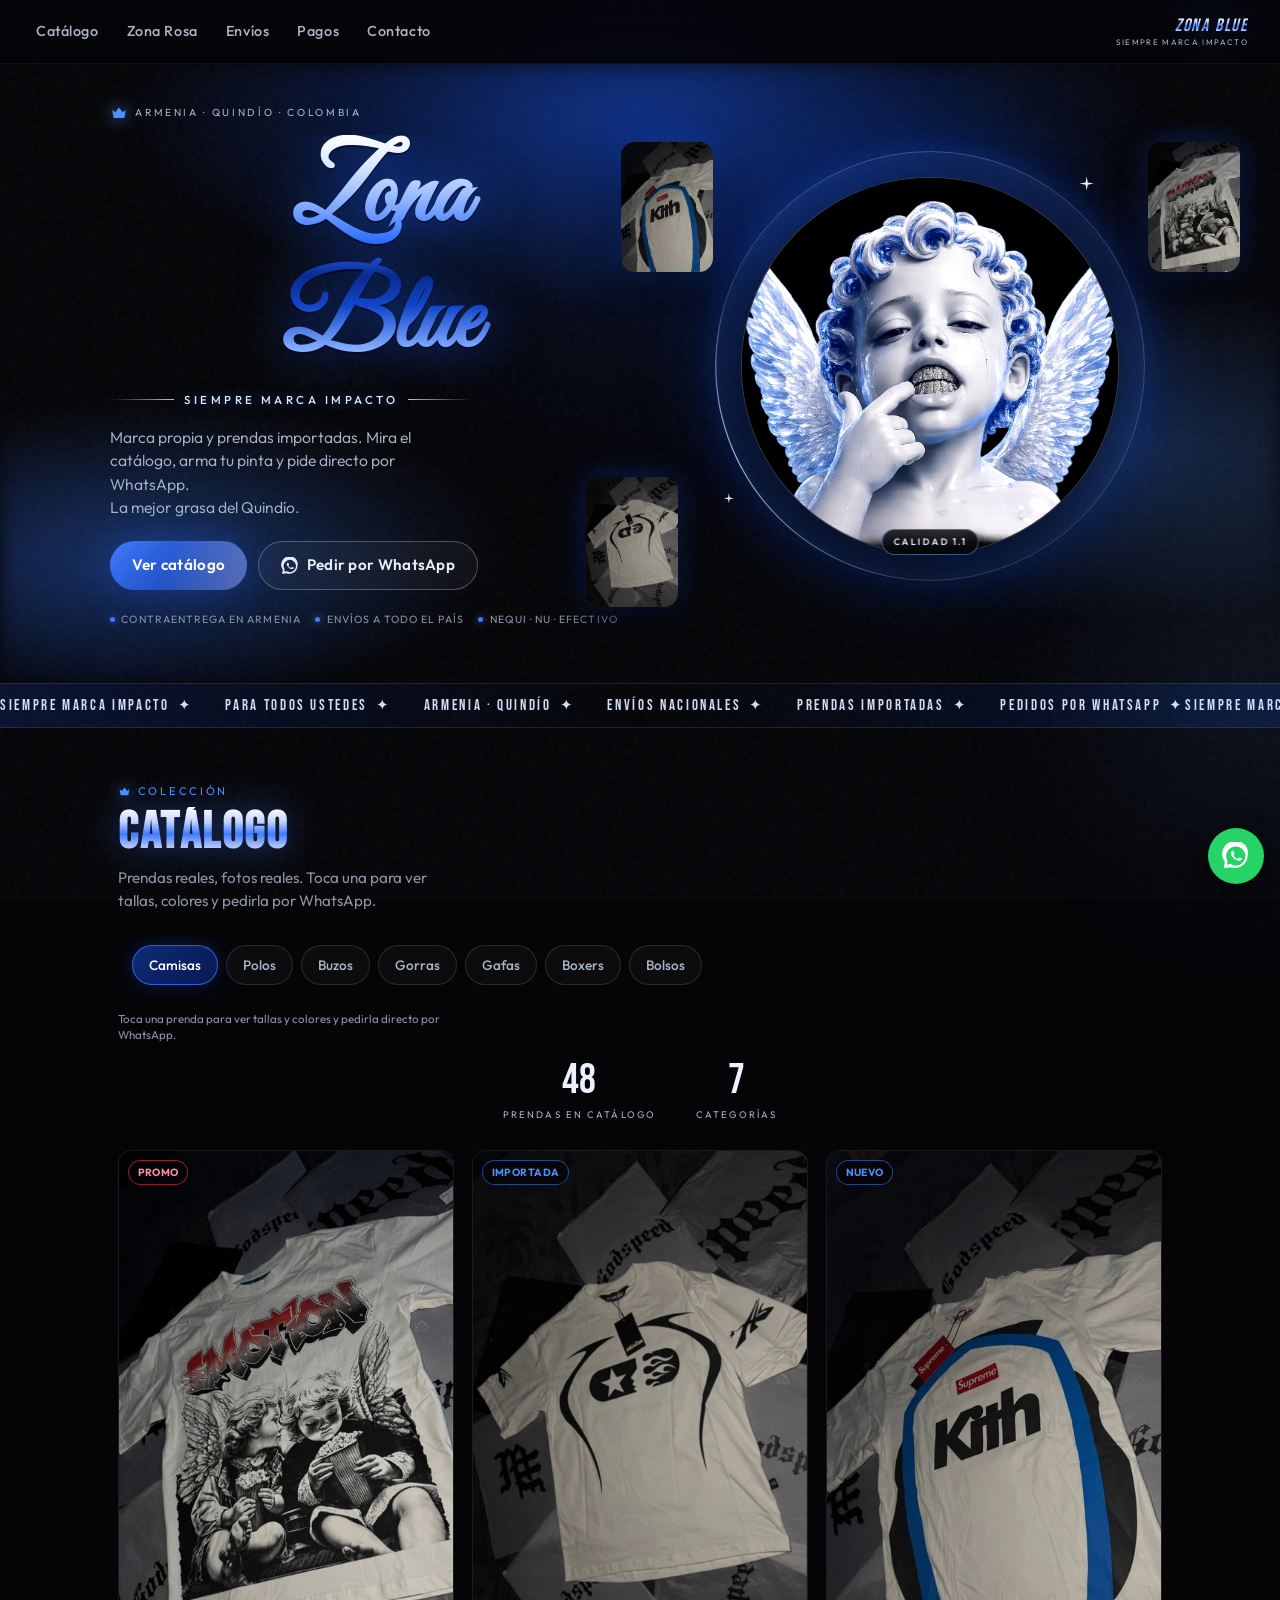
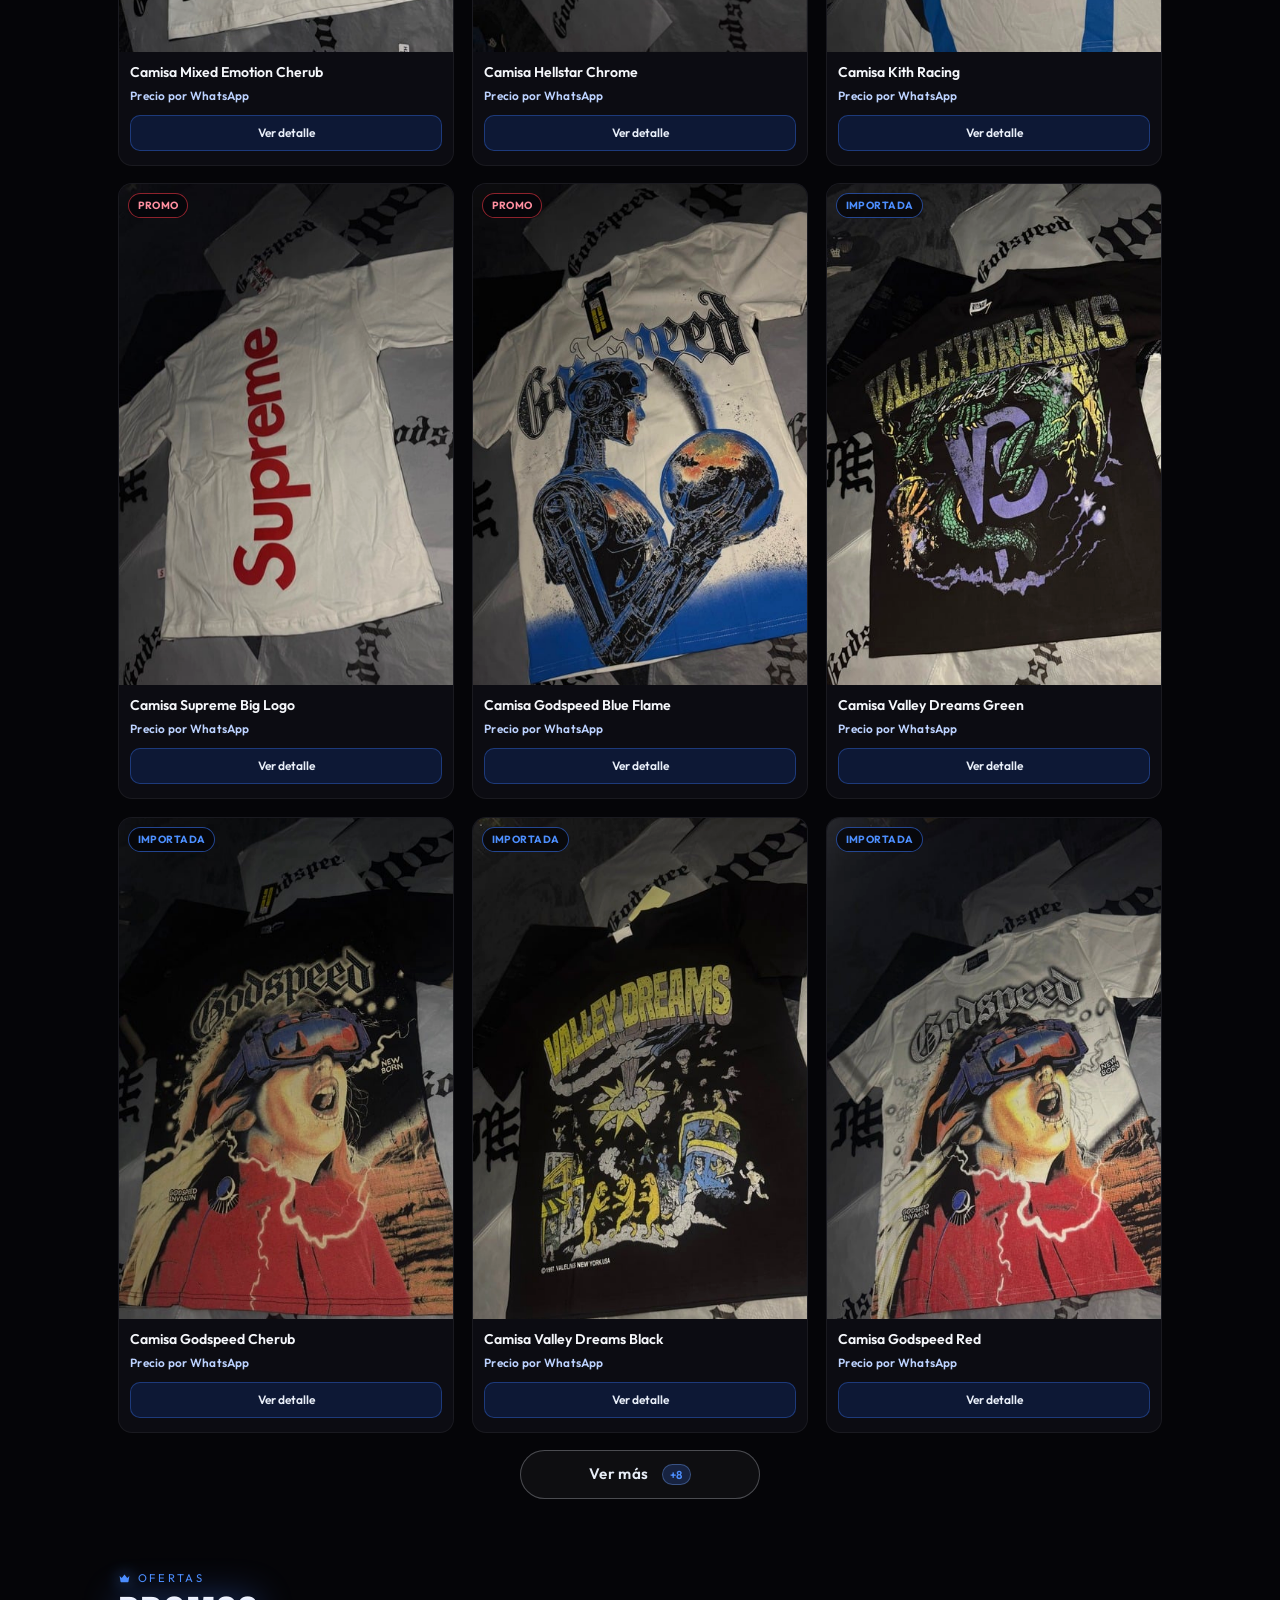
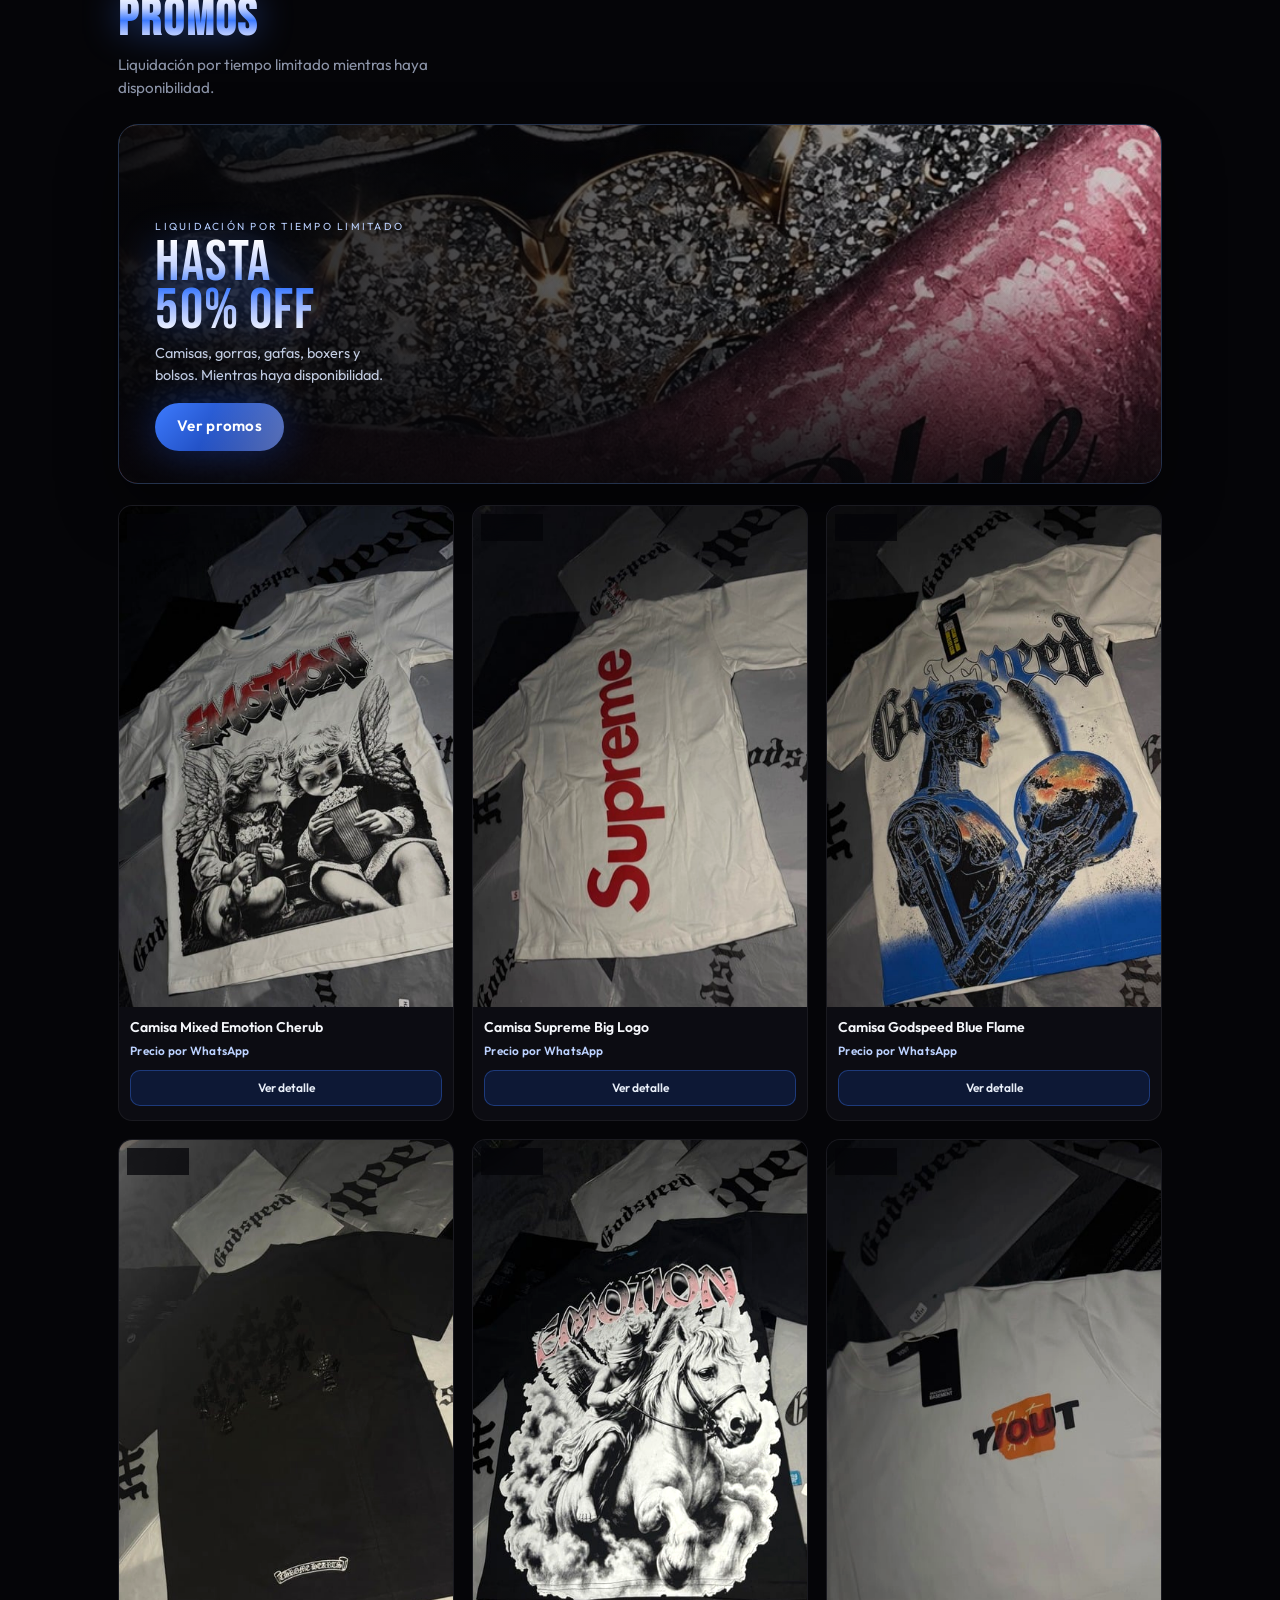
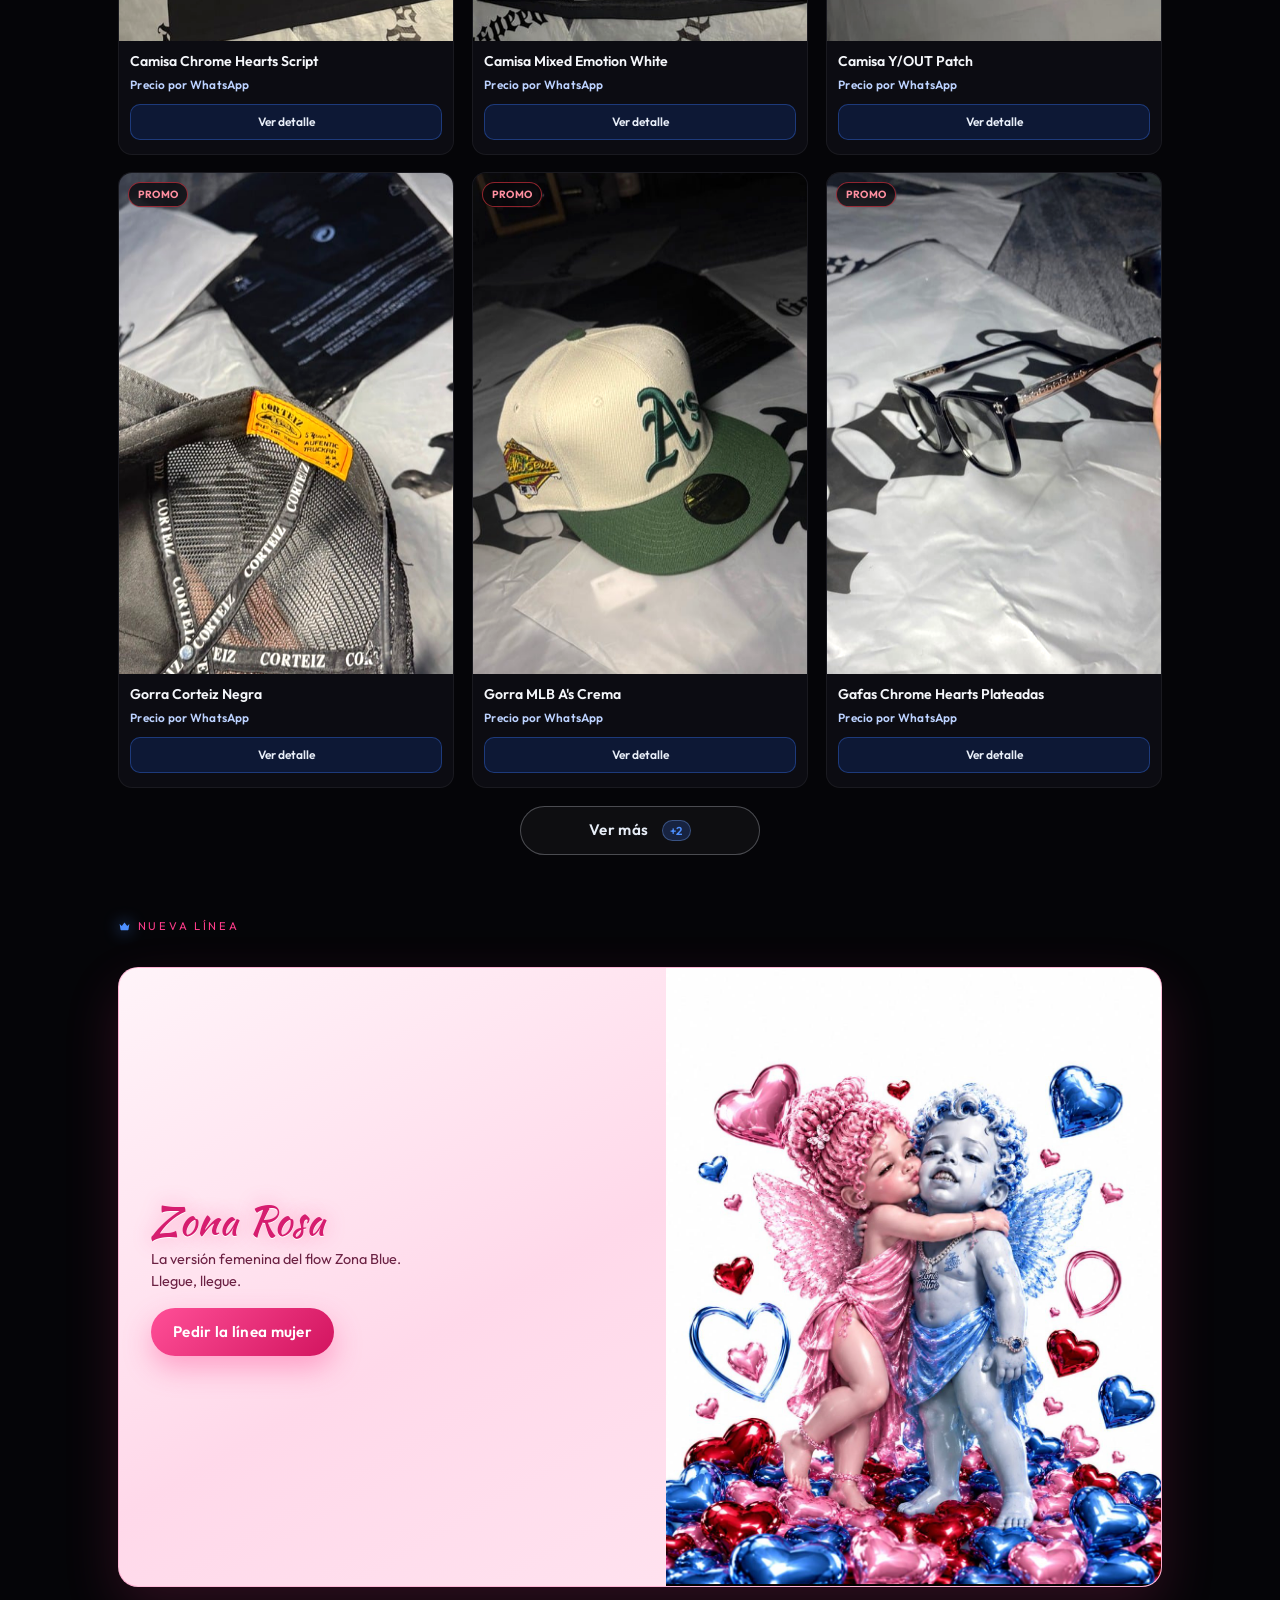
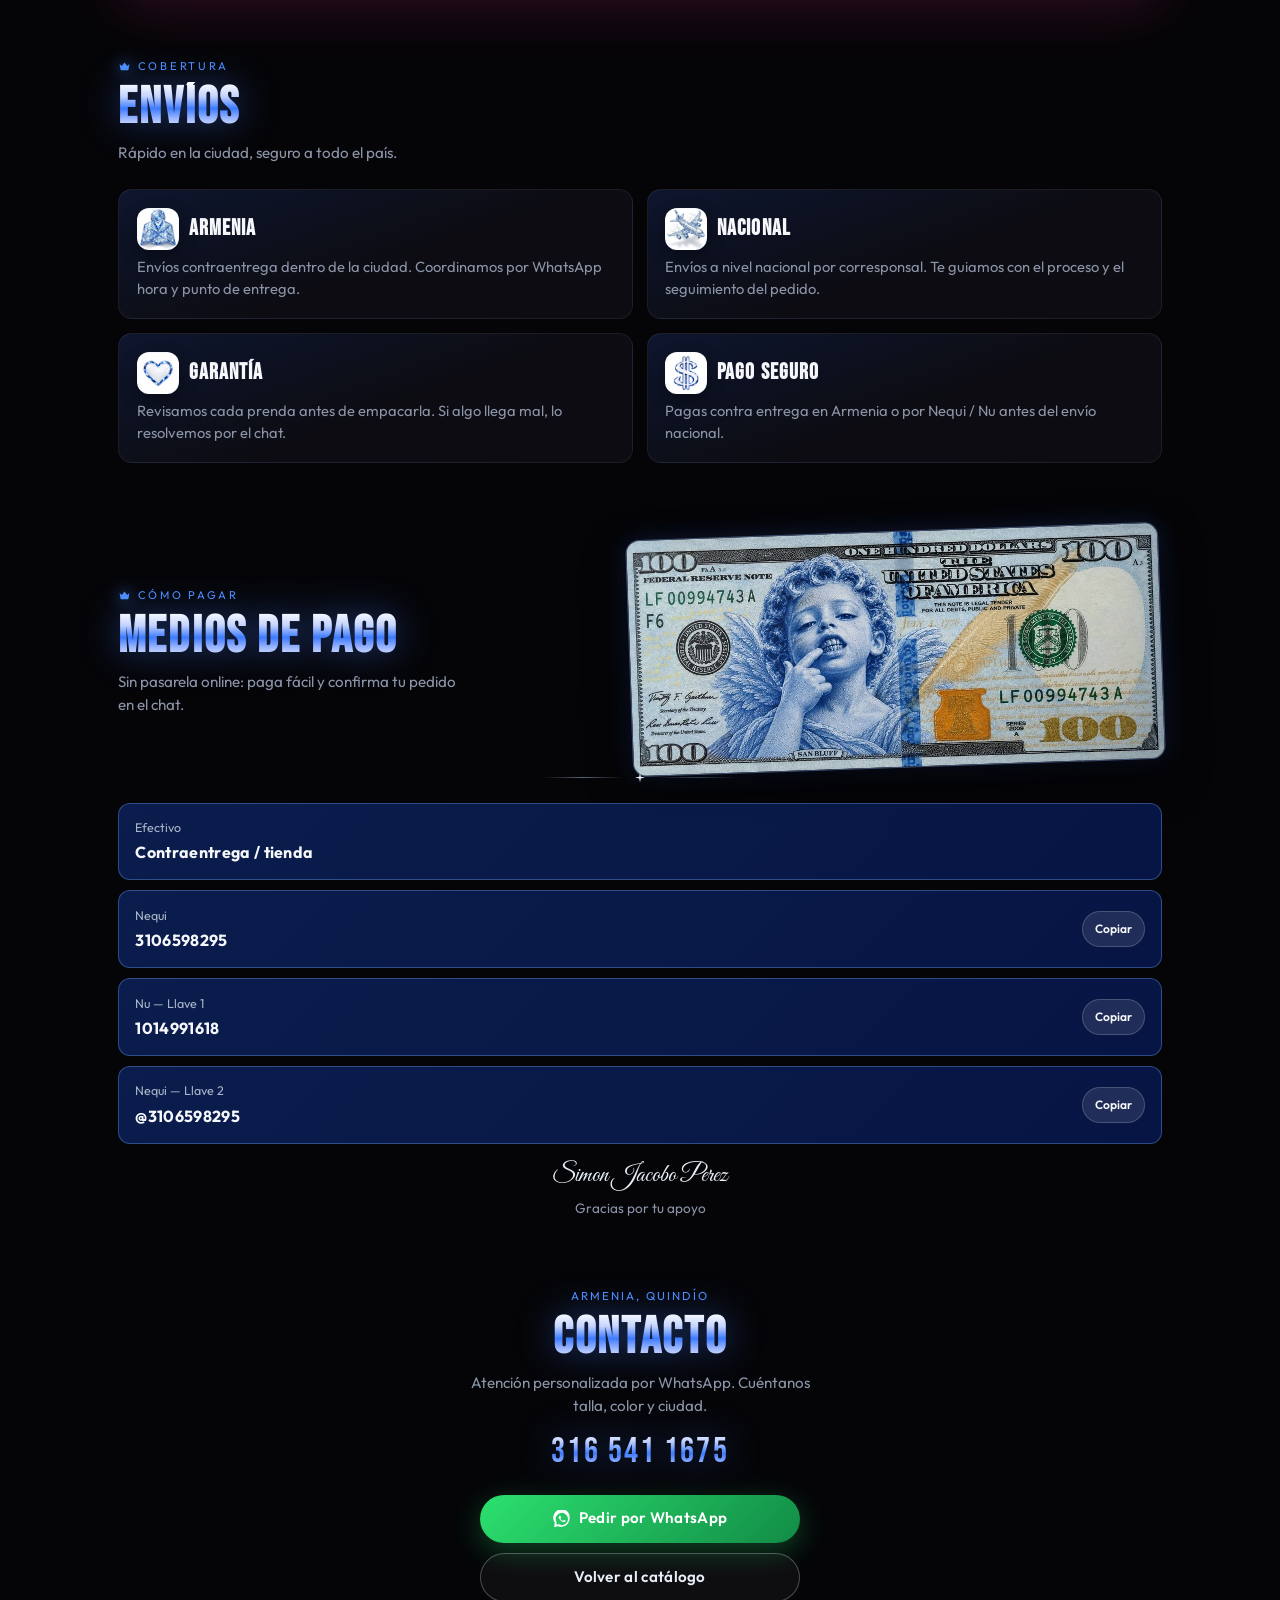
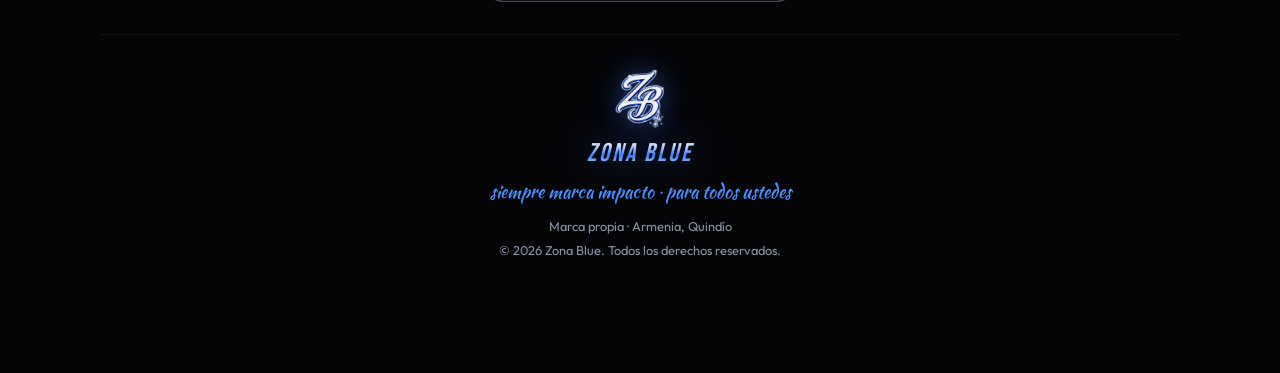
==== commit 85aa62e8: "Poner La mejor grasa del Quindio en linea aparte en el hero" ====
--- a/index.html
+++ b/index.html
@@ -86,7 +86,8 @@
               </p>
 
               <p class="hero__line">
-                Marca propia y prendas importadas. Mira el catálogo, arma tu pinta y pide directo por WhatsApp. La mejor grasa del Quindío.
+                Marca propia y prendas importadas. Mira el catálogo, arma tu pinta y pide directo por WhatsApp.<br />
+                La mejor grasa del Quindío.
               </p>
 
               <div class="hero__cta">
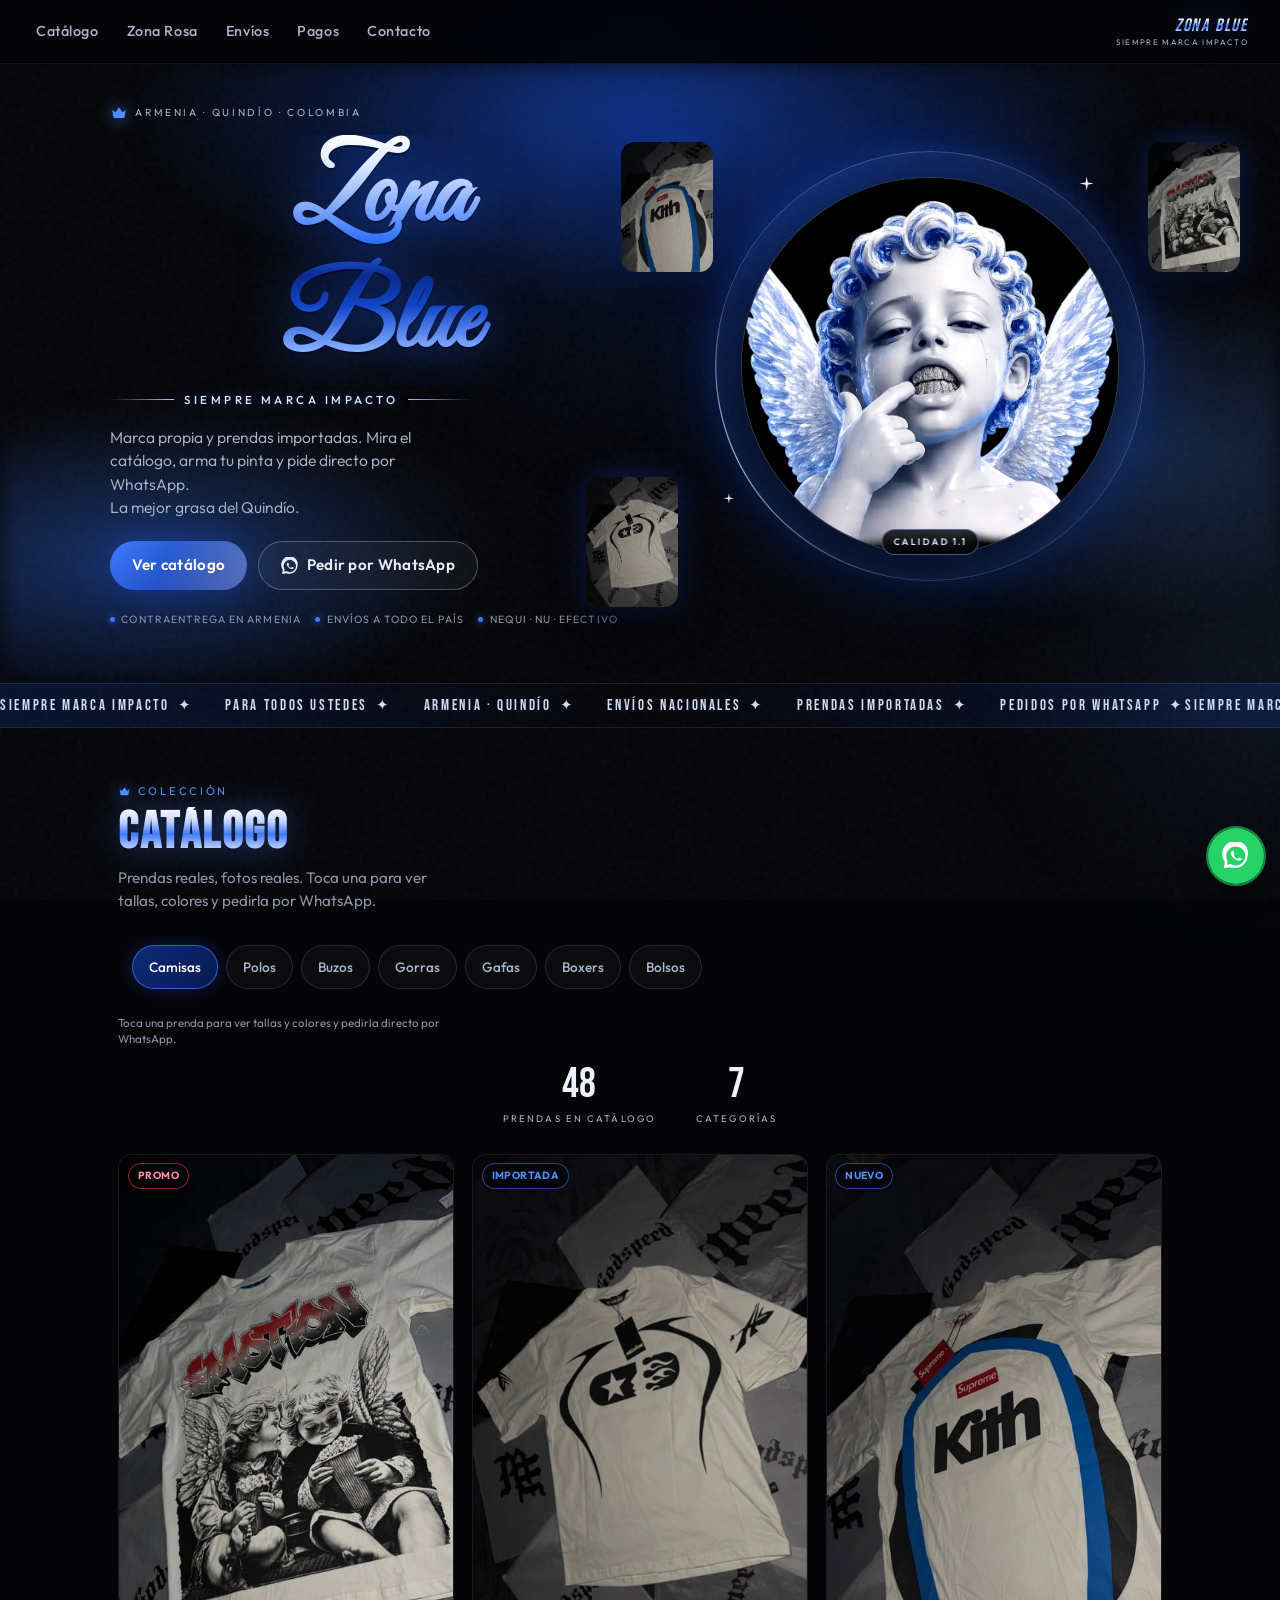
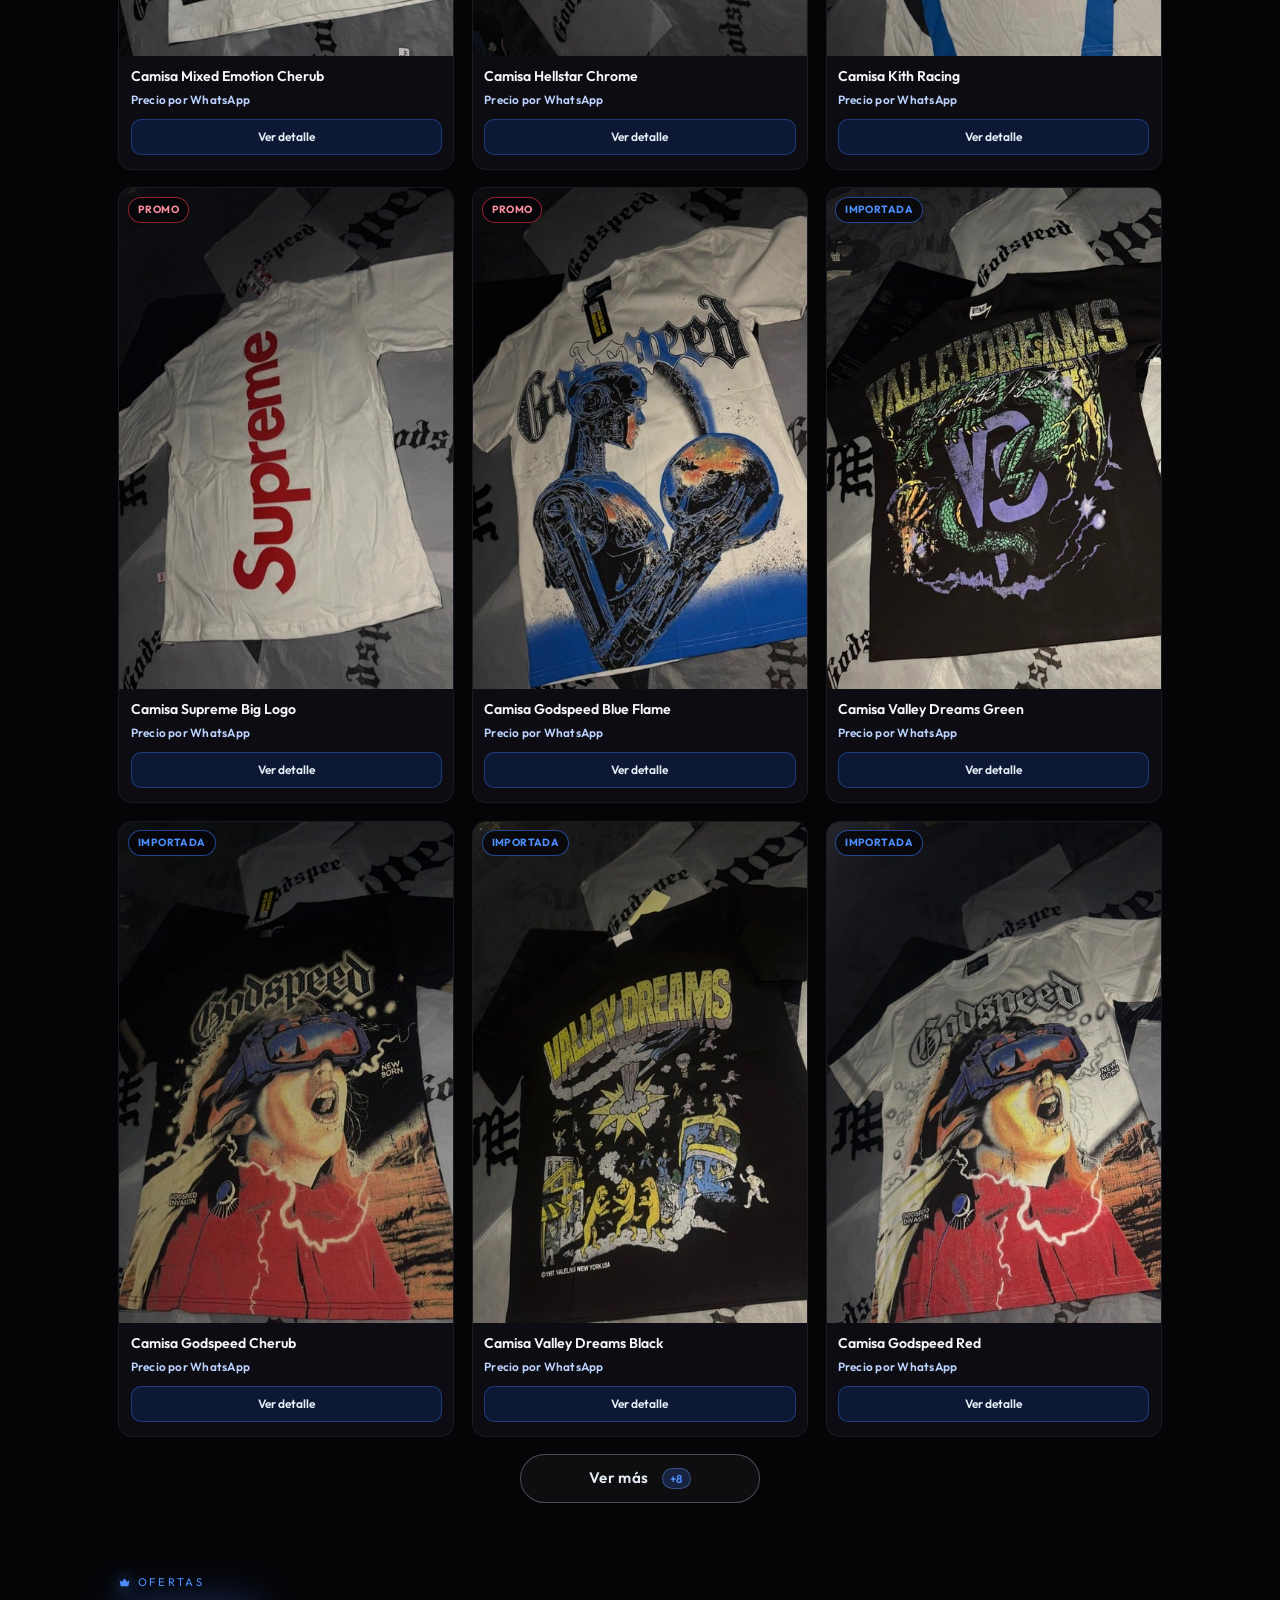
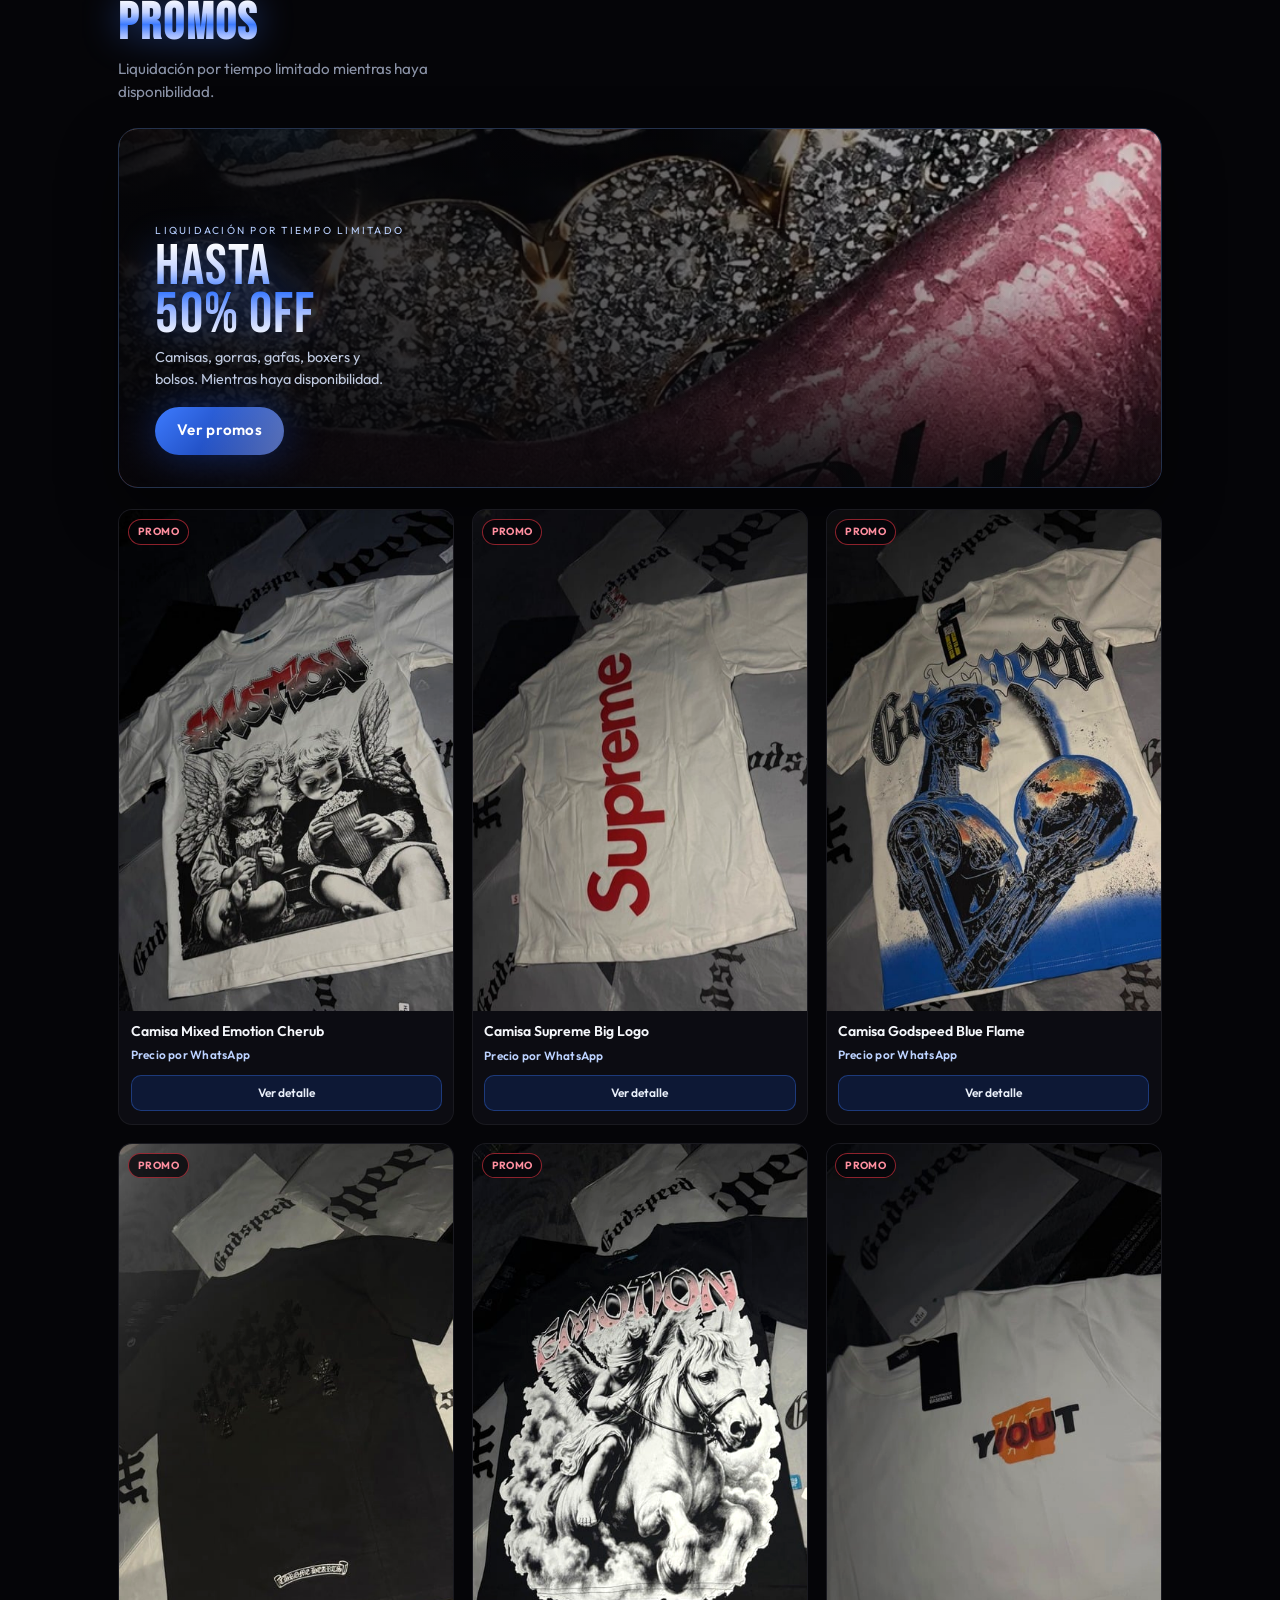
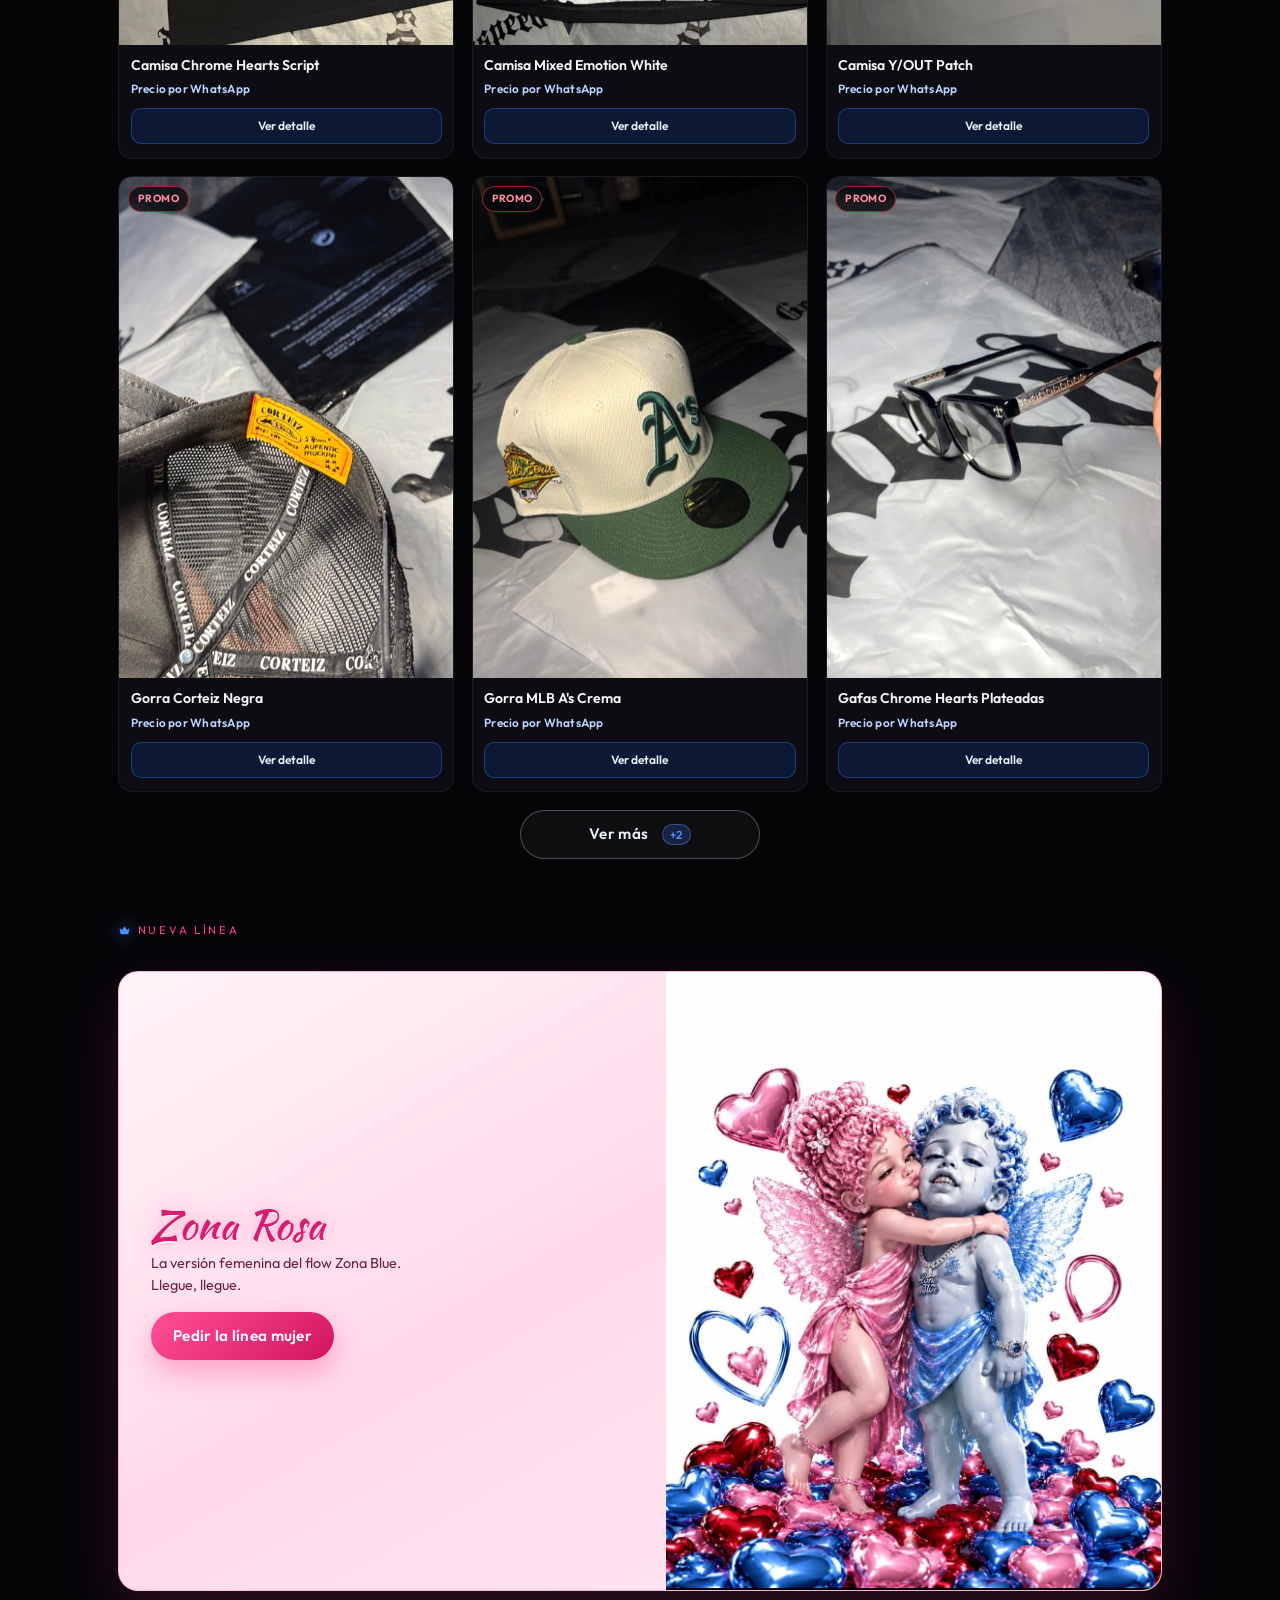
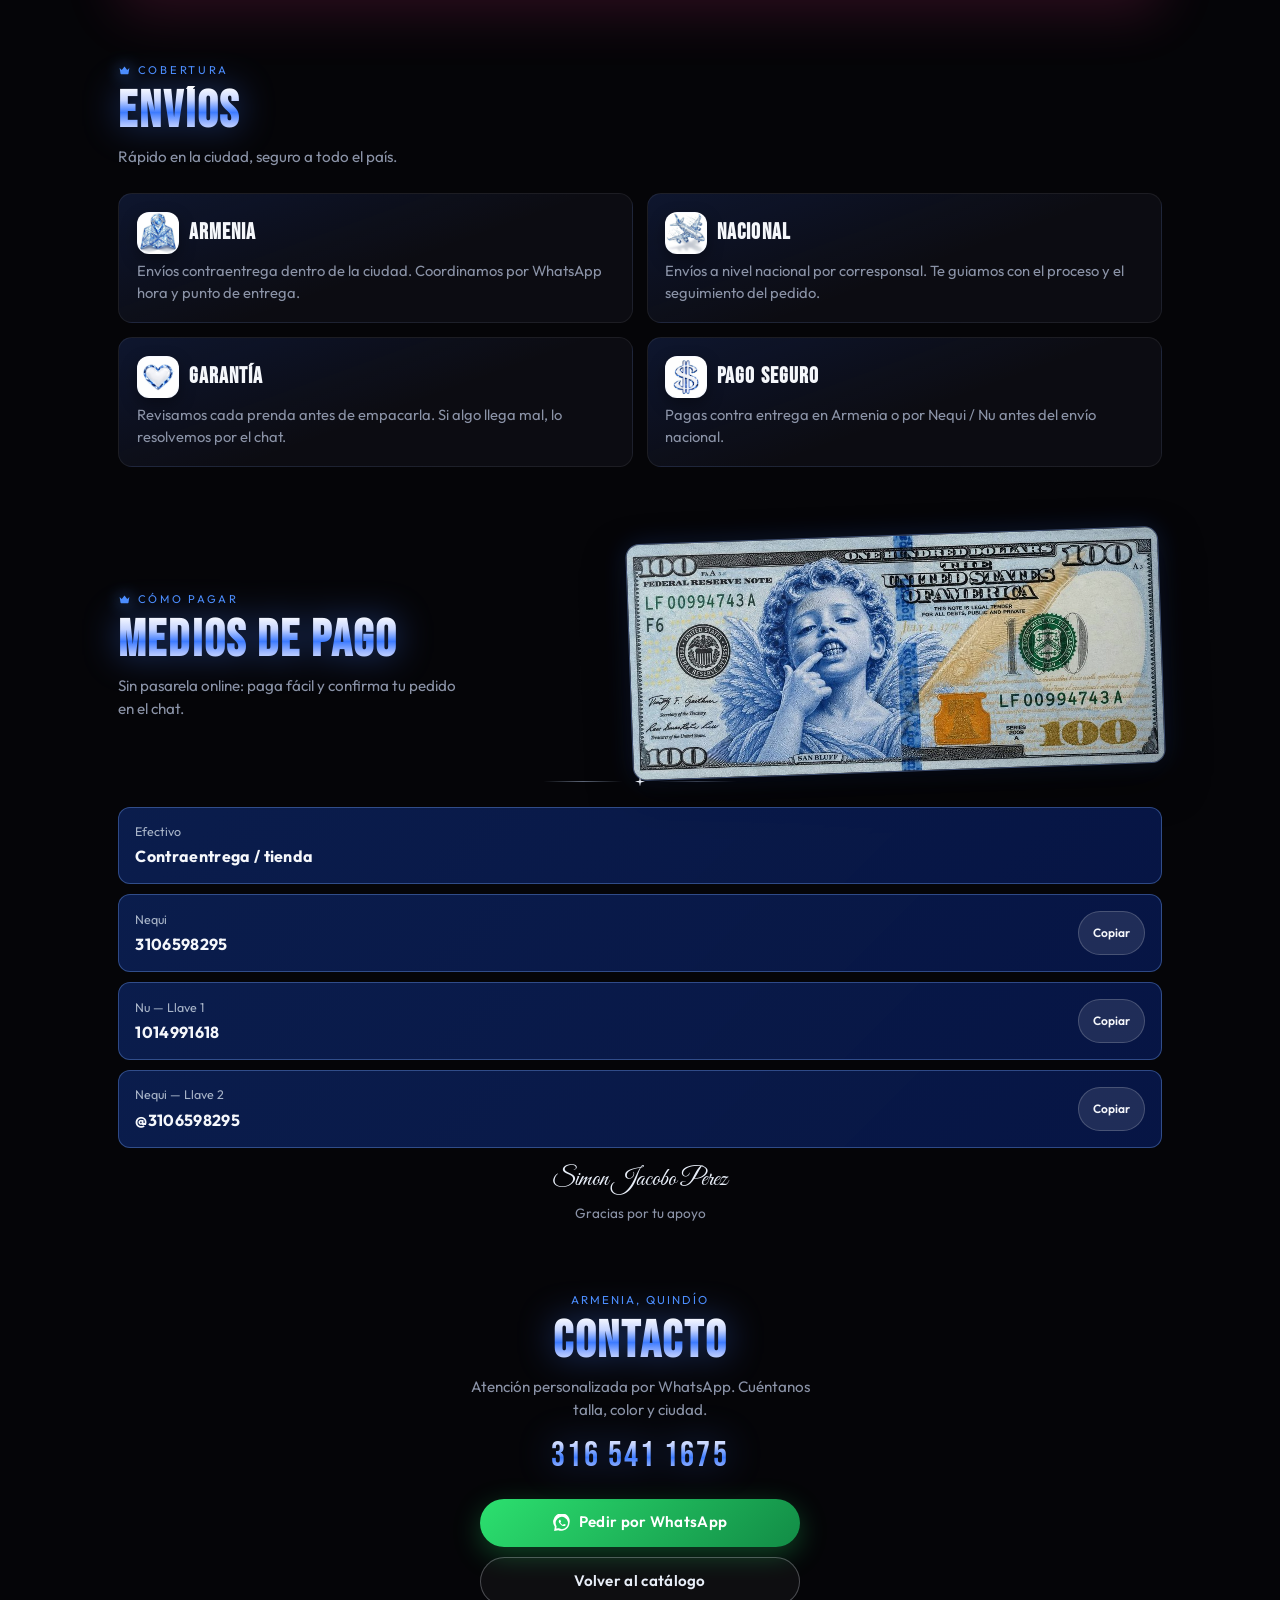
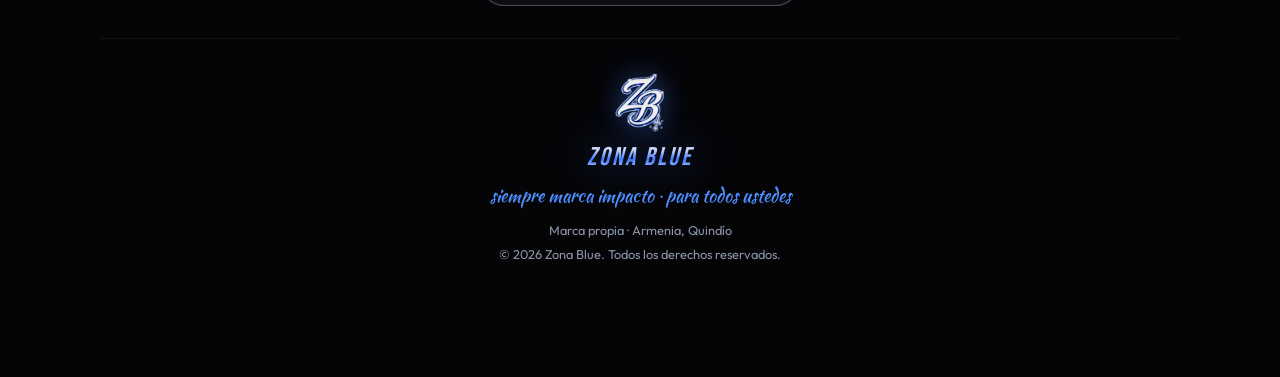
==== commit 7aed00d4: "Auditoria QA: rendimiento, accesibilidad y limpieza - Imagenes clave en WebP (hero, promos, zona ros" ====
--- a/index.html
+++ b/index.html
@@ -8,7 +8,9 @@
       content="Zona Blue — streetwear en Armenia, Quindío. Camisas, buzos, gorras, gafas y bolsos importados. Mira el catálogo y pide por WhatsApp. Envíos contraentrega en la ciudad y a nivel nacional."
     />
     <meta name="theme-color" content="#050508" />
-    <meta property="og:title" content="Zona Blue | Streetwear Armenia Quindío" />
+    <meta property="og:title" content="Zona Blue | Tienda de Ropa" />
+    <meta property="og:site_name" content="Zona Blue" />
+    <meta property="og:locale" content="es_CO" />
     <meta
       property="og:description"
       content="Siempre marca impacto. Catálogo de camisas, buzos, gorras, gafas y bolsos. Pedidos por WhatsApp."
@@ -19,10 +21,23 @@
     <link rel="preconnect" href="https://fonts.googleapis.com" />
     <link rel="preconnect" href="https://fonts.gstatic.com" crossorigin />
     <link
+      rel="preload"
+      as="style"
+      href="https://fonts.googleapis.com/css2?family=Bebas+Neue&family=Great+Vibes&family=Kaushan+Script&family=Outfit:wght@300;400;500;600;700&display=swap"
+    />
+    <link
       href="https://fonts.googleapis.com/css2?family=Bebas+Neue&family=Great+Vibes&family=Kaushan+Script&family=Outfit:wght@300;400;500;600;700&display=swap"
       rel="stylesheet"
+      media="print"
+      onload="this.media='all'"
     />
-    <link rel="preload" as="image" href="assets/hero-cherub.jpg" fetchpriority="high" />
+    <noscript>
+      <link
+        href="https://fonts.googleapis.com/css2?family=Bebas+Neue&family=Great+Vibes&family=Kaushan+Script&family=Outfit:wght@300;400;500;600;700&display=swap"
+        rel="stylesheet"
+      />
+    </noscript>
+    <link rel="preload" as="image" href="assets/hero-cherub.webp" fetchpriority="high" />
     <link rel="stylesheet" href="css/styles.css" />
     <link rel="icon" href="assets/logo-zb-mark.png" type="image/png" />
   </head>
@@ -54,7 +69,7 @@
           <a href="#pagos">Pagos</a>
           <a href="#contacto">Contacto</a>
         </nav>
-        <a class="nav__brand" href="#inicio" aria-label="Zona Blue, inicio">
+        <a class="nav__brand" href="#inicio">
           <span class="nav__text">
             <span class="nav__word chrome-text">ZONA BLUE</span>
             <span class="nav__tag">Siempre marca impacto</span>
@@ -115,17 +130,18 @@
               <div class="hero__medallion">
                 <img
                   class="hero__cherub"
-                  src="assets/hero-cherub.jpg"
+                  src="assets/hero-cherub.webp"
                   alt="Querubín cromado con grillz de Zona Blue"
-                  width="1024"
-                  height="1280"
+                  width="900"
+                  height="1125"
                   fetchpriority="high"
+                  decoding="async"
                 />
               </div>
               <span class="hero__badge">Calidad 1.1</span>
-              <img class="hero__float hero__float--1" src="assets/products/canva/p6-1.jpg" alt="" width="120" height="170" aria-hidden="true" />
-              <img class="hero__float hero__float--2" src="assets/products/canva/p7-1.jpg" alt="" width="120" height="170" aria-hidden="true" />
-              <img class="hero__float hero__float--3" src="assets/products/canva/p8-1.jpg" alt="" width="120" height="170" aria-hidden="true" />
+              <img class="hero__float hero__float--1" src="assets/products/canva/p6-1.jpg" alt="" width="120" height="170" aria-hidden="true" decoding="async" fetchpriority="low" />
+              <img class="hero__float hero__float--2" src="assets/products/canva/p7-1.jpg" alt="" width="120" height="170" aria-hidden="true" decoding="async" fetchpriority="low" />
+              <img class="hero__float hero__float--3" src="assets/products/canva/p8-1.jpg" alt="" width="120" height="170" aria-hidden="true" decoding="async" fetchpriority="low" />
               <span class="sparkle sparkle--float hero__spark--1" aria-hidden="true"></span>
               <span class="sparkle sparkle--float hero__spark--2" aria-hidden="true"></span>
               <span class="sparkle sparkle--float hero__spark--3" aria-hidden="true"></span>
@@ -168,15 +184,15 @@
             </p>
           </div>
 
-          <div class="filters" role="tablist" aria-label="Filtrar catálogo" id="filters">
-
-            <button class="filter-chip is-active" data-filter="camisas" role="tab" aria-selected="true">Camisas</button>
-            <button class="filter-chip" data-filter="polos" role="tab" aria-selected="false">Polos</button>
-            <button class="filter-chip" data-filter="buzos" role="tab" aria-selected="false">Buzos</button>
-            <button class="filter-chip" data-filter="gorras" role="tab" aria-selected="false">Gorras</button>
-            <button class="filter-chip" data-filter="gafas" role="tab" aria-selected="false">Gafas</button>
-            <button class="filter-chip" data-filter="boxers" role="tab" aria-selected="false">Boxers</button>
-            <button class="filter-chip" data-filter="bolsos" role="tab" aria-selected="false">Bolsos</button>
+          <div class="filters" role="group" aria-label="Filtrar catálogo" id="filters">
+
+            <button class="filter-chip is-active" data-filter="camisas" aria-pressed="true">Camisas</button>
+            <button class="filter-chip" data-filter="polos" aria-pressed="false">Polos</button>
+            <button class="filter-chip" data-filter="buzos" aria-pressed="false">Buzos</button>
+            <button class="filter-chip" data-filter="gorras" aria-pressed="false">Gorras</button>
+            <button class="filter-chip" data-filter="gafas" aria-pressed="false">Gafas</button>
+            <button class="filter-chip" data-filter="boxers" aria-pressed="false">Boxers</button>
+            <button class="filter-chip" data-filter="bolsos" aria-pressed="false">Bolsos</button>
           </div>
 
           <p class="catalog__note">
@@ -194,7 +210,8 @@
             </div>
           </div>
 
-          <div class="catalog" id="catalog" aria-live="polite"></div>
+          <div class="catalog" id="catalog"></div>
+          <p class="sr-only" role="status" id="catalogStatus"></p>
           <div class="catalog__more" id="catalogMore" hidden></div>
         </section>
 
@@ -213,7 +230,7 @@
           <div class="promo-band reveal">
             <img
               class="promo-band__img"
-              src="assets/promo-lips.jpg"
+              src="assets/promo-lips.webp"
               alt="Labios con grillz de diamantes, campaña Zona Blue"
               width="900"
               height="1200"
@@ -229,7 +246,8 @@
             </div>
           </div>
 
-          <div class="catalog" id="promos-catalog" aria-live="polite"></div>
+          <div class="catalog" id="promos-catalog"></div>
+          <p class="sr-only" role="status" id="promosStatus"></p>
           <div class="catalog__more" id="promosMore" hidden></div>
         </section>
 
@@ -253,7 +271,7 @@
             </div>
             <img
               class="rosa__img"
-              src="assets/zona-rosa.jpg"
+              src="assets/zona-rosa.webp"
               alt="Línea Zona Rosa: cupidos rosa y azul con corazones"
               width="1024"
               height="1280"
@@ -431,7 +449,7 @@
         <div class="modal__handle" aria-hidden="true"></div>
         <button class="modal__close" type="button" data-close-modal aria-label="Cerrar">×</button>
         <div class="modal__media">
-          <img id="modalImage" alt="" />
+          <img id="modalImage" alt="" width="450" height="800" decoding="async" />
           <span class="modal__swipe" aria-hidden="true">Desliza para ver más</span>
         </div>
         <div class="modal__thumbs" id="modalThumbs" hidden></div>
--- a/css/styles.css
+++ b/css/styles.css
@@ -55,6 +55,9 @@
   top: 8px;
   left: 8px;
   z-index: 200;
+  display: inline-flex;
+  align-items: center;
+  min-height: 44px;
   padding: 0.6rem 1rem;
   border-radius: 999px;
   background: var(--blue);
@@ -216,16 +219,6 @@
   }
 }
 
-@keyframes pulse-glow {
-  0%,
-  100% {
-    box-shadow: 0 0 0 0 rgba(37, 211, 102, 0.45);
-  }
-  50% {
-    box-shadow: 0 0 0 14px rgba(37, 211, 102, 0);
-  }
-}
-
 @keyframes shimmer {
   0% {
     background-position: 200% center;
@@ -272,17 +265,6 @@
   min-height: 44px;
 }
 
-.nav__mark {
-  order: 2;
-  width: 38px;
-  height: 45px;
-  object-fit: contain;
-  background: none;
-  border: none;
-  box-shadow: none;
-  filter: drop-shadow(0 0 10px rgba(61, 123, 255, 0.55));
-}
-
 .nav__text {
   order: 1;
   display: flex;
@@ -369,18 +351,24 @@
   gap: 0.35rem;
   transform: translateY(-120%);
   opacity: 0;
+  visibility: hidden;
   pointer-events: none;
-  transition: 0.35s var(--ease);
+  transition: transform 0.35s var(--ease), opacity 0.35s var(--ease), visibility 0s linear 0.35s;
   z-index: 49;
 }
 
 .nav__drawer.is-open {
   transform: translateY(0);
   opacity: 1;
+  visibility: visible;
   pointer-events: auto;
+  transition: transform 0.35s var(--ease), opacity 0.35s var(--ease), visibility 0s;
 }
 
 .nav__drawer a {
+  display: flex;
+  align-items: center;
+  min-height: 44px;
   font-family: var(--font-display);
   font-size: 1.65rem;
   letter-spacing: 0.06em;
@@ -464,15 +452,6 @@
 .crown--sm {
   width: 13px;
   height: 13px;
-}
-
-.hero__script {
-  font-family: var(--font-script);
-  font-size: clamp(2.1rem, 10vw, 3.2rem);
-  line-height: 0.8;
-  margin: 0 0 -0.15rem;
-  transform: rotate(-4deg);
-  filter: drop-shadow(0 0 16px rgba(61, 123, 255, 0.7));
 }
 
 .hero__brand {
@@ -832,25 +811,6 @@
   flex-shrink: 0;
 }
 
-.scroll-hint {
-  margin-top: 1.75rem;
-  display: flex;
-  flex-direction: column;
-  align-items: center;
-  gap: 0.35rem;
-  color: var(--muted);
-  font-size: 0.7rem;
-  letter-spacing: 0.2em;
-  text-transform: uppercase;
-}
-
-.scroll-hint__bar {
-  width: 1px;
-  height: 28px;
-  background: linear-gradient(to bottom, var(--blue-bright), transparent);
-  animation: rise 1.4s ease-in-out infinite alternate;
-}
-
 /* ========== SECTIONS ========== */
 .section {
   padding: 3.25rem 1.15rem 1rem;
@@ -918,6 +878,10 @@
 
 .filter-chip {
   flex: 0 0 auto;
+  display: inline-flex;
+  align-items: center;
+  justify-content: center;
+  min-height: 44px;
   padding: 0.55rem 1rem;
   border-radius: 999px;
   border: 1px solid rgba(255, 255, 255, 0.12);
@@ -986,7 +950,6 @@
   animation: rise 0.55s var(--ease) both;
   padding: 0;
   transform-style: preserve-3d;
-  will-change: transform;
 }
 
 .product:hover {
@@ -1181,53 +1144,6 @@
   }
 }
 
-/* Promo band — keep styles but hide; replaced by promos-catalog */
-.promo { display: none; }
-
-
-.promo__img {
-  position: absolute;
-  inset: 0;
-}
-
-.promo__img img {
-  width: 100%;
-  height: 100%;
-  object-fit: cover;
-  object-position: center;
-}
-
-.promo__veil {
-  position: absolute;
-  inset: 0;
-  background: linear-gradient(180deg, rgba(5, 5, 8, 0.2), rgba(5, 5, 8, 0.88));
-}
-
-.promo__content {
-  position: relative;
-  z-index: 1;
-  padding: 1.5rem 1.2rem;
-  display: flex;
-  flex-direction: column;
-  justify-content: flex-end;
-  min-height: 220px;
-}
-
-.promo__title {
-  font-family: var(--font-display);
-  font-size: 2.4rem;
-  letter-spacing: 0.04em;
-  line-height: 0.95;
-  margin-bottom: 0.4rem;
-}
-
-.promo__text {
-  color: var(--chrome-dim);
-  font-size: 0.92rem;
-  margin-bottom: 1rem;
-  max-width: 28ch;
-}
-
 /* Info blocks */
 .info-grid {
   display: grid;
@@ -1256,17 +1172,6 @@
 .info-block p {
   color: var(--muted);
   font-size: 0.92rem;
-}
-
-.info-icon {
-  width: 28px;
-  height: 28px;
-  border-radius: 8px;
-  display: grid;
-  place-items: center;
-  background: rgba(26, 92, 255, 0.2);
-  color: var(--blue-glow);
-  font-size: 0.85rem;
 }
 
 /* Payments */
@@ -1300,8 +1205,9 @@
 
 .pay-item__copy {
   flex-shrink: 0;
-  min-height: 36px;
-  padding: 0.4rem 0.75rem;
+  min-height: 44px;
+  min-width: 44px;
+  padding: 0.4rem 0.85rem;
   border-radius: 999px;
   background: rgba(255, 255, 255, 0.1);
   border: 1px solid rgba(255, 255, 255, 0.18);
@@ -1444,7 +1350,29 @@
   display: grid;
   place-items: center;
   box-shadow: 0 10px 30px rgba(0, 0, 0, 0.45);
-  animation: pulse-glow 2.4s ease-in-out infinite;
+}
+
+/* Pulso del FAB: anillo animado con transform/opacity (sin repintar box-shadow) */
+.fab-wa::after {
+  content: "";
+  position: absolute;
+  inset: -2px;
+  border-radius: 50%;
+  border: 2px solid rgba(37, 211, 102, 0.6);
+  animation: fab-ping 2.4s ease-out infinite;
+  pointer-events: none;
+}
+
+@keyframes fab-ping {
+  0% {
+    transform: scale(1);
+    opacity: 0.75;
+  }
+  70%,
+  100% {
+    transform: scale(1.55);
+    opacity: 0;
+  }
 }
 
 .fab-wa svg {
@@ -1461,12 +1389,15 @@
   align-items: end;
   pointer-events: none;
   opacity: 0;
-  transition: opacity 0.3s var(--ease);
+  visibility: hidden;
+  transition: opacity 0.3s var(--ease), visibility 0s linear 0.3s;
 }
 
 .modal.is-open {
   opacity: 1;
+  visibility: visible;
   pointer-events: auto;
+  transition: opacity 0.3s var(--ease), visibility 0s;
 }
 
 .modal__backdrop {
@@ -1600,8 +1531,8 @@
 }
 
 .option {
-  min-width: 42px;
-  min-height: 38px;
+  min-width: 44px;
+  min-height: 44px;
   padding: 0.35rem 0.7rem;
   border-radius: 10px;
   border: 1px solid rgba(255, 255, 255, 0.14);
@@ -1646,8 +1577,8 @@
   top: 0.85rem;
   right: 0.85rem;
   z-index: 2;
-  width: 40px;
-  height: 40px;
+  width: 44px;
+  height: 44px;
   border-radius: 50%;
   background: rgba(0, 0, 0, 0.55);
   border: 1px solid rgba(255, 255, 255, 0.15);
@@ -1707,6 +1638,7 @@
     gap: 1.25rem;
     transform: none;
     opacity: 1;
+    visibility: visible;
     pointer-events: auto;
     background: none;
     border: none;
@@ -1726,17 +1658,11 @@
     color: var(--white);
   }
 
-  .hero__content,
   .section,
-  .promo,
   .footer {
     max-width: 1080px;
     margin-left: auto;
     margin-right: auto;
-  }
-
-  .promo {
-    margin-top: 1.5rem;
   }
 
   .catalog {
@@ -1840,17 +1766,6 @@
 }
 
 /* Duplicate groups create seamless infinite loop */
-.ticker__track {
-  display: flex;
-  align-items: center;
-  animation: marquee 36s linear infinite;
-  will-change: transform;
-}
-
-/* First group continues where second ends, creating seamless loop */
-.ticker__track:nth-of-type(1) { animation-delay: 0s; }
-.ticker__track:nth-of-type(2) { animation-delay: -18s; }
-
 .ticker span {
   font-family: var(--font-display);
   font-size: 0.92rem;
@@ -1867,11 +1782,10 @@
   margin-right: 0.5rem;
 }
 
-/* Keyframes: move entire width of both groups */
+/* Keyframes: desplaza exactamente un grupo (50% del track de 2 grupos) */
 @keyframes marquee {
-  0%   { transform: translateX(0); }
-  50%  { transform: translateX(-50%); }
-  100% { transform: translateX(-100%); }
+  from { transform: translate3d(0, 0, 0); }
+  to   { transform: translate3d(-50%, 0, 0); }
 }
 
 /* Hover pause */
@@ -1903,14 +1817,6 @@
   padding: 1.3rem 1.15rem 1.45rem;
   text-align: center;
   color: #40122a;
-}
-
-.rosa__kicker {
-  text-transform: uppercase;
-  letter-spacing: 0.22em;
-  font-size: 0.62rem;
-  font-weight: 600;
-  color: #c0256a;
 }
 
 .rosa__logo {
@@ -1993,68 +1899,6 @@
   font-size: 0.9rem;
   max-width: 26ch;
   margin-bottom: 1rem;
-}
-
-/* Banda editorial MARCA IMPACTO */
-.statement {
-  position: relative;
-  margin: 2.75rem 0;
-  min-height: 360px;
-  display: grid;
-  place-items: center;
-  overflow: hidden;
-  border-top: 1px solid rgba(120, 170, 255, 0.2);
-  border-bottom: 1px solid rgba(120, 170, 255, 0.2);
-}
-
-.statement__bg {
-  position: absolute;
-  inset: 0;
-  width: 100%;
-  height: 100%;
-  object-fit: cover;
-  object-position: center 35%;
-  opacity: 0.8;
-  filter: saturate(0.95) contrast(1.06);
-}
-
-.statement::after {
-  content: "";
-  position: absolute;
-  inset: 0;
-  background:
-    linear-gradient(180deg, rgba(5, 5, 8, 0.6) 0%, rgba(5, 5, 8, 0.2) 42%, rgba(5, 5, 8, 0.92) 100%),
-    radial-gradient(circle at 50% 45%, rgba(26, 92, 255, 0.35), transparent 62%);
-}
-
-.statement__inner {
-  position: relative;
-  z-index: 1;
-  text-align: center;
-  padding: 3rem 1.25rem;
-}
-
-.statement__kicker {
-  text-transform: uppercase;
-  letter-spacing: 0.26em;
-  font-size: 0.64rem;
-  color: #cfe0ff;
-  margin-bottom: 0.5rem;
-}
-
-.statement__title {
-  font-family: var(--font-display);
-  font-size: clamp(3rem, 15vw, 6.5rem);
-  line-height: 0.88;
-  letter-spacing: 0.03em;
-}
-
-.statement__script {
-  font-family: var(--font-brush);
-  font-size: clamp(1.25rem, 6vw, 2rem);
-  color: #eaf2ff;
-  text-shadow: 0 0 20px rgba(61, 123, 255, 0.8);
-  margin-top: 0.4rem;
 }
 
 /* Iconos cristal en tarjetas de info */
@@ -2223,13 +2067,6 @@
     justify-content: flex-start;
   }
 
-  .hero__ghost {
-    left: -6%;
-    top: -2%;
-    width: min(34vw, 420px);
-    opacity: 0.11;
-  }
-
   .hero__figure {
     width: min(36vw, 430px);
   }
@@ -2260,10 +2097,6 @@
 
   .rosa__text {
     margin-left: 0;
-  }
-
-  .statement {
-    min-height: 440px;
   }
 
   .modal__media {
@@ -2312,11 +2145,6 @@
     letter-spacing: 0.11em;
   }
 
-  .nav__mark {
-    width: 33px;
-    height: 40px;
-  }
-
   .nav__brand {
     gap: 0.4rem;
   }
@@ -2421,5 +2249,18 @@
   html {
     scroll-behavior: auto;
   }
-}
-
+
+  *,
+  *::before,
+  *::after {
+    animation-duration: 0.001ms !important;
+    animation-iteration-count: 1 !important;
+    transition-duration: 0.001ms !important;
+  }
+
+  .reveal {
+    opacity: 1;
+    transform: none;
+  }
+}
+
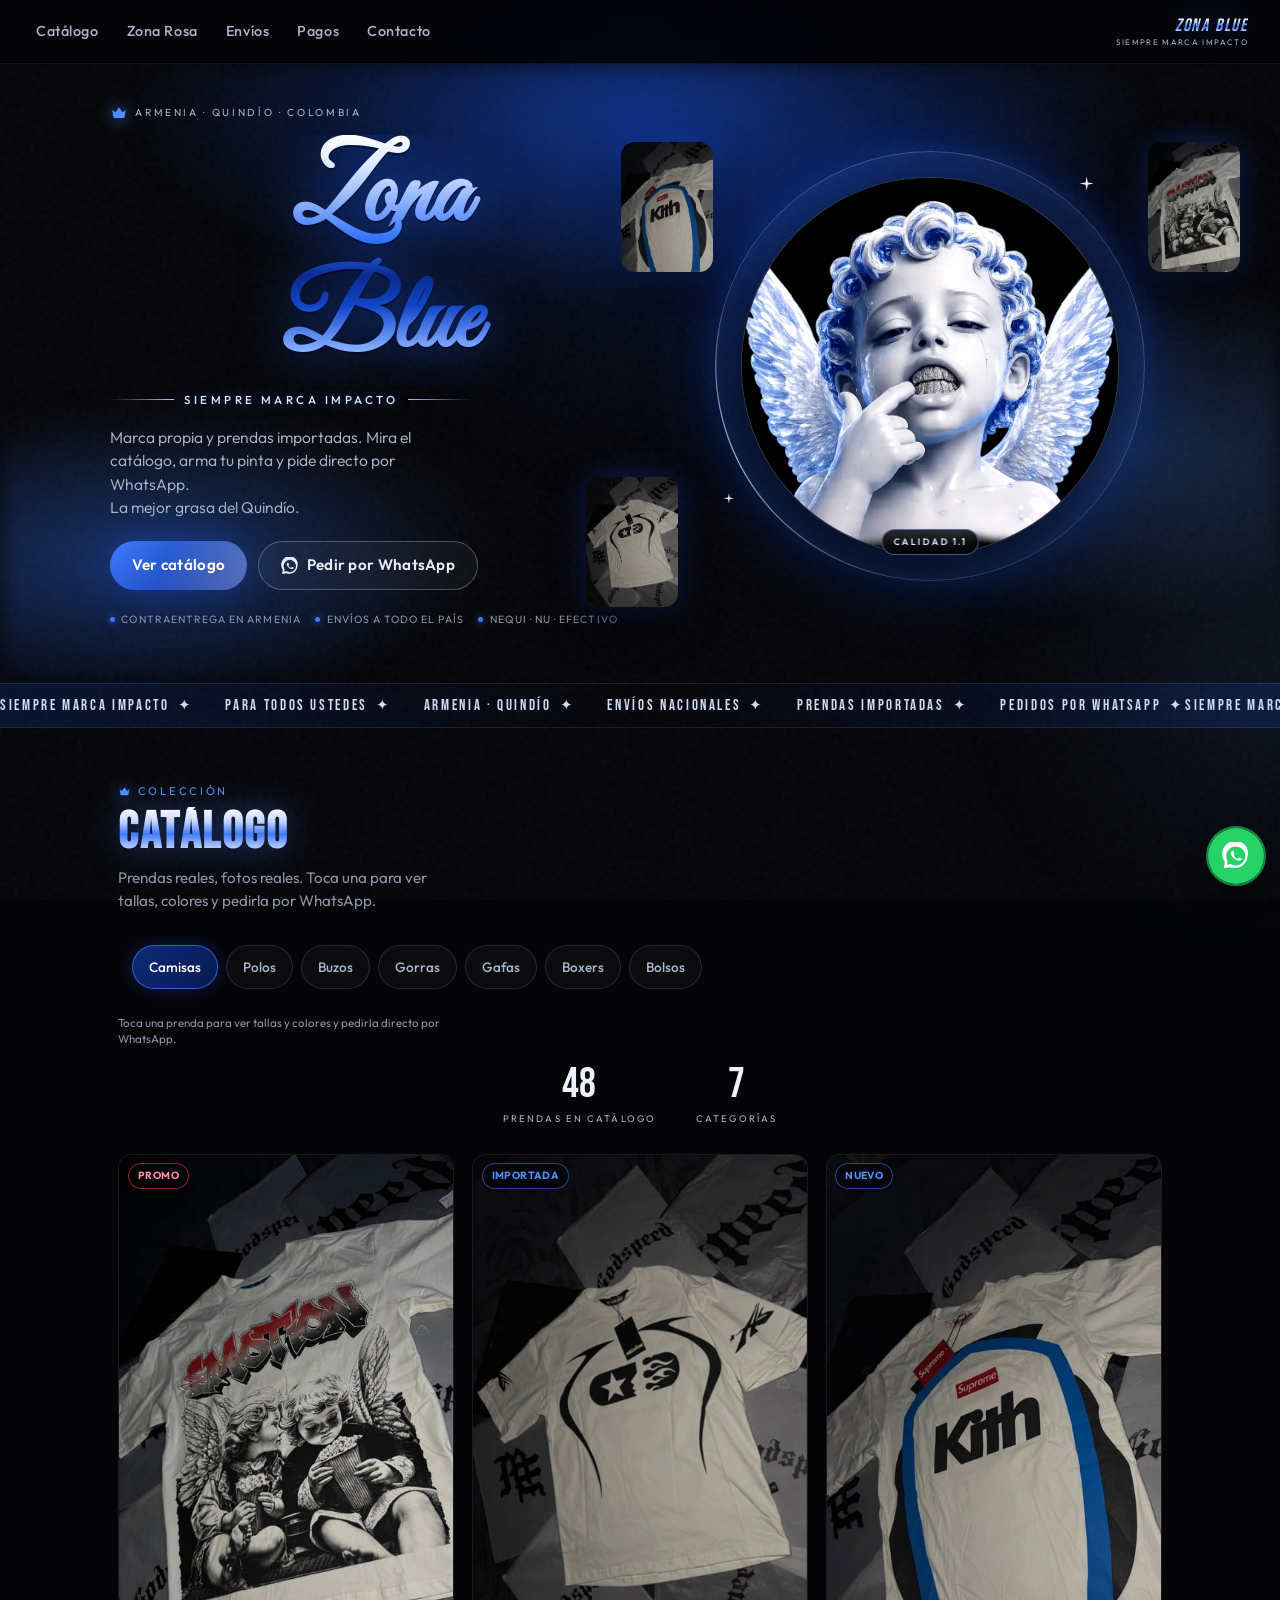
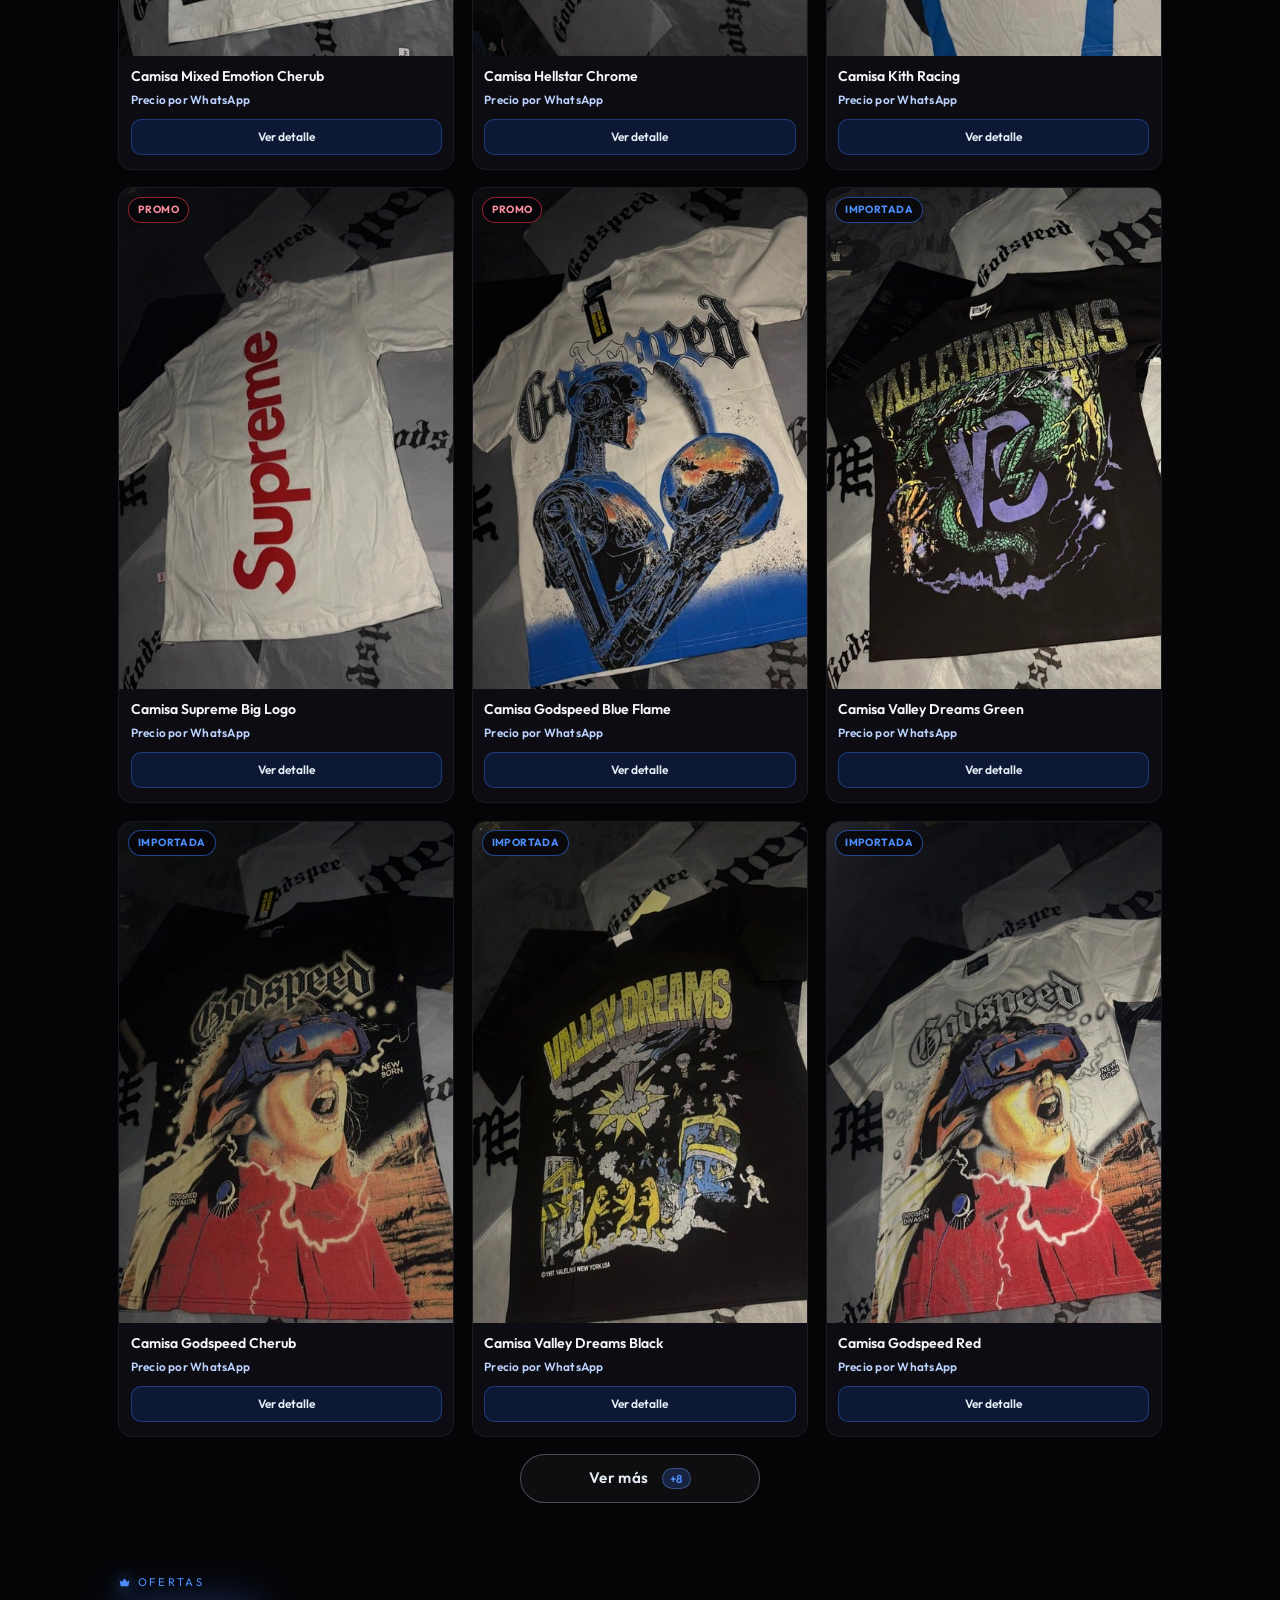
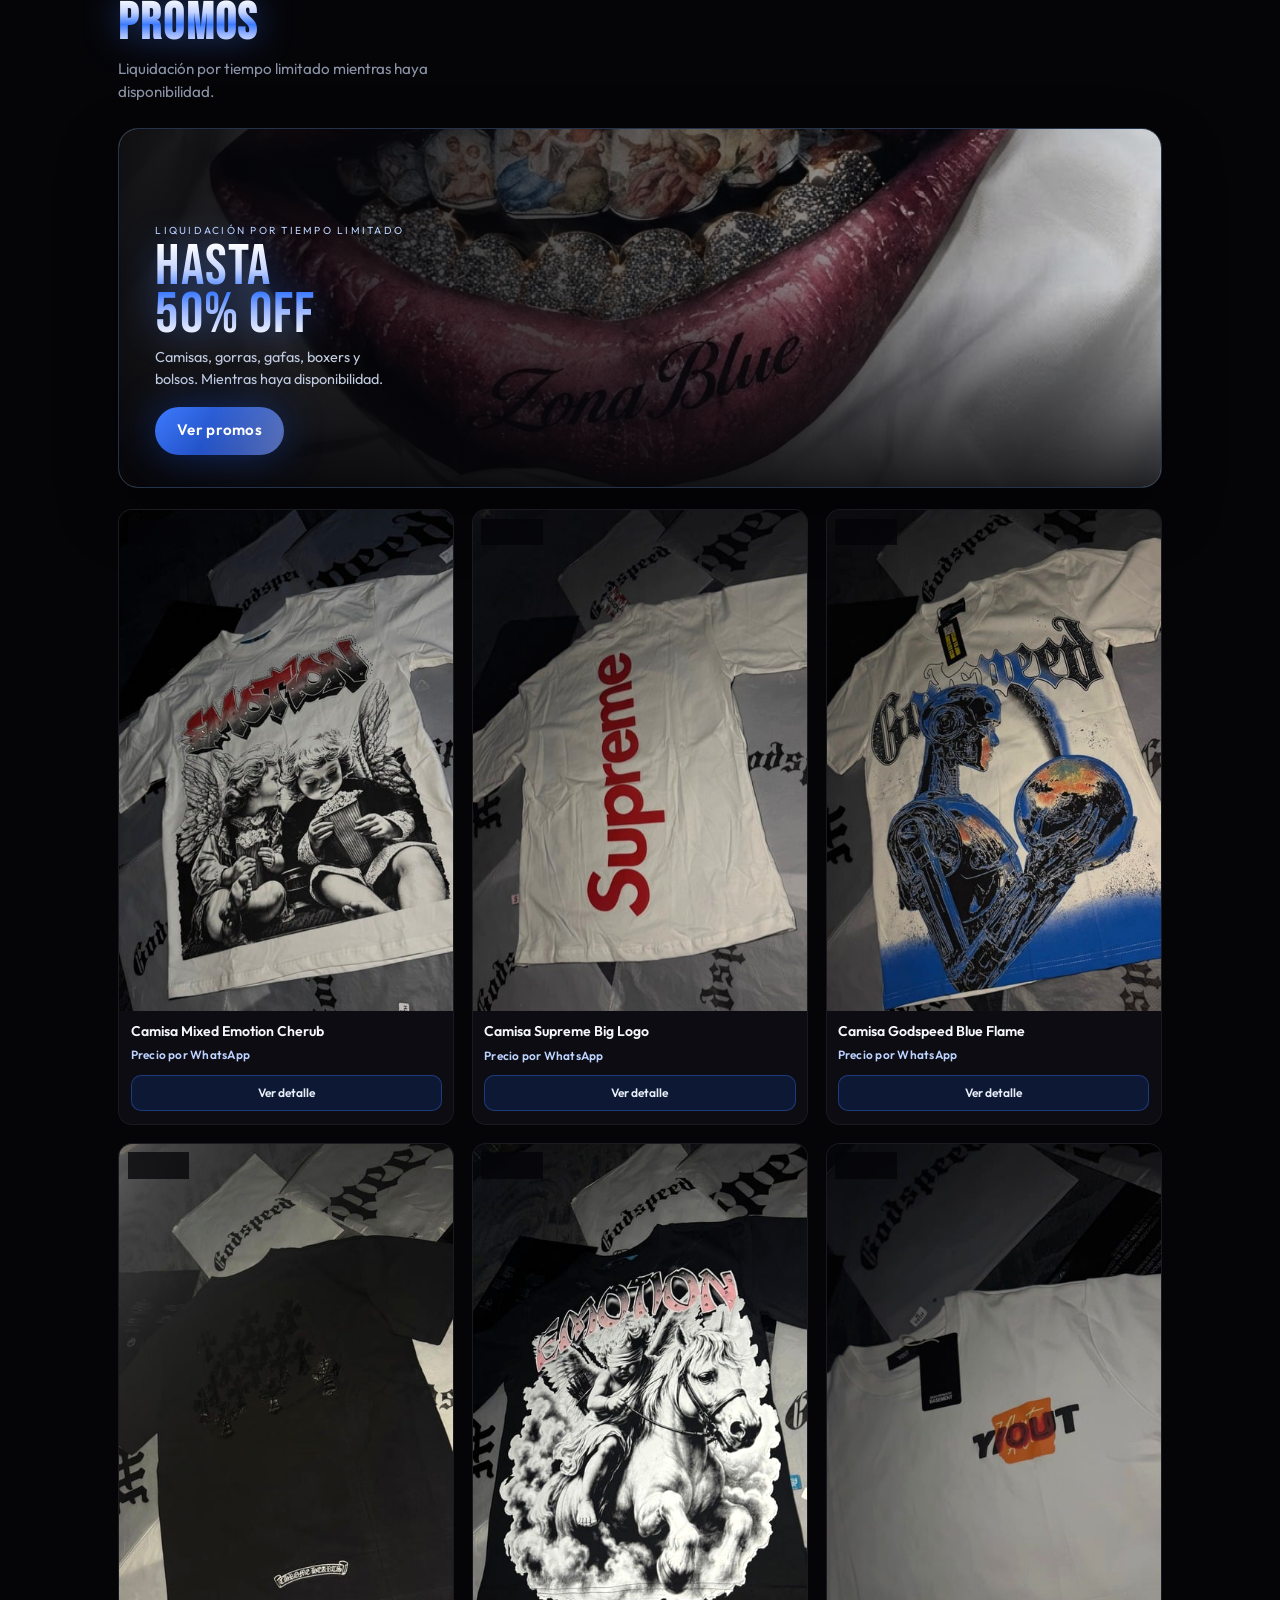
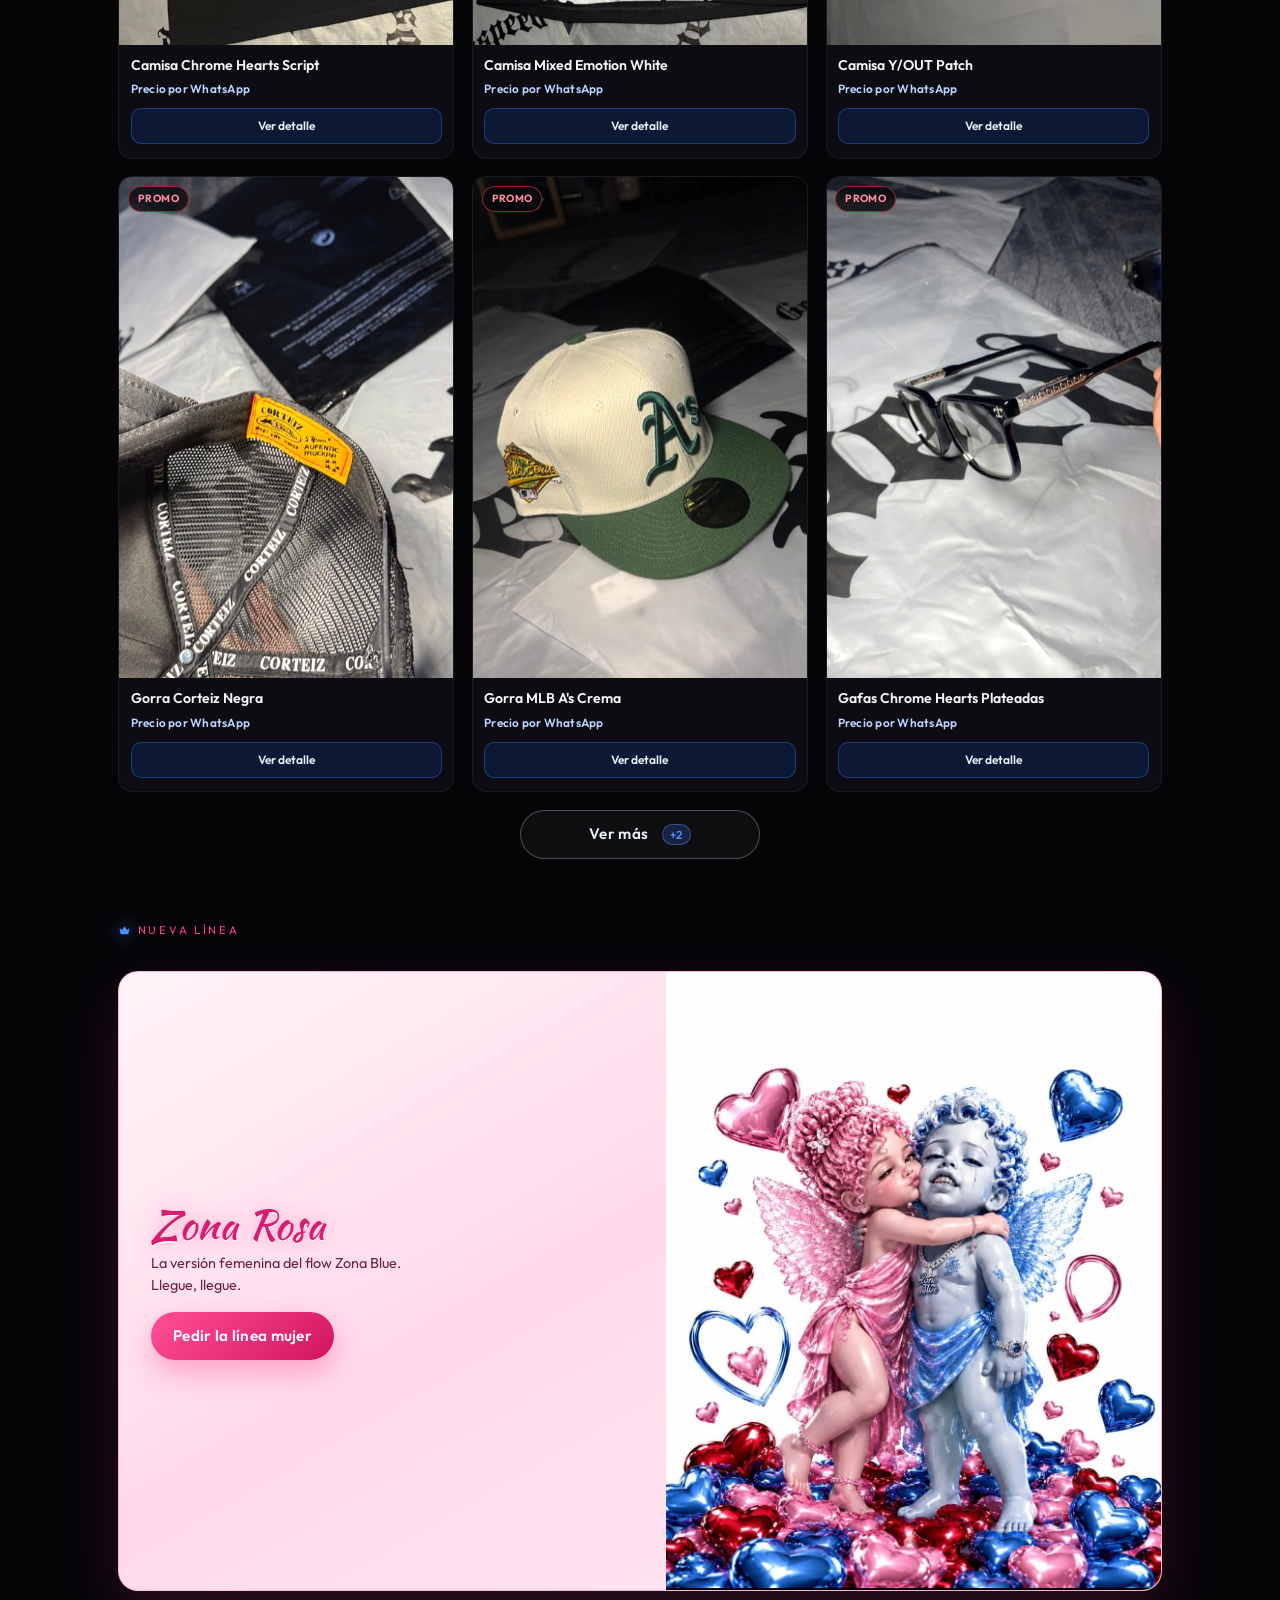
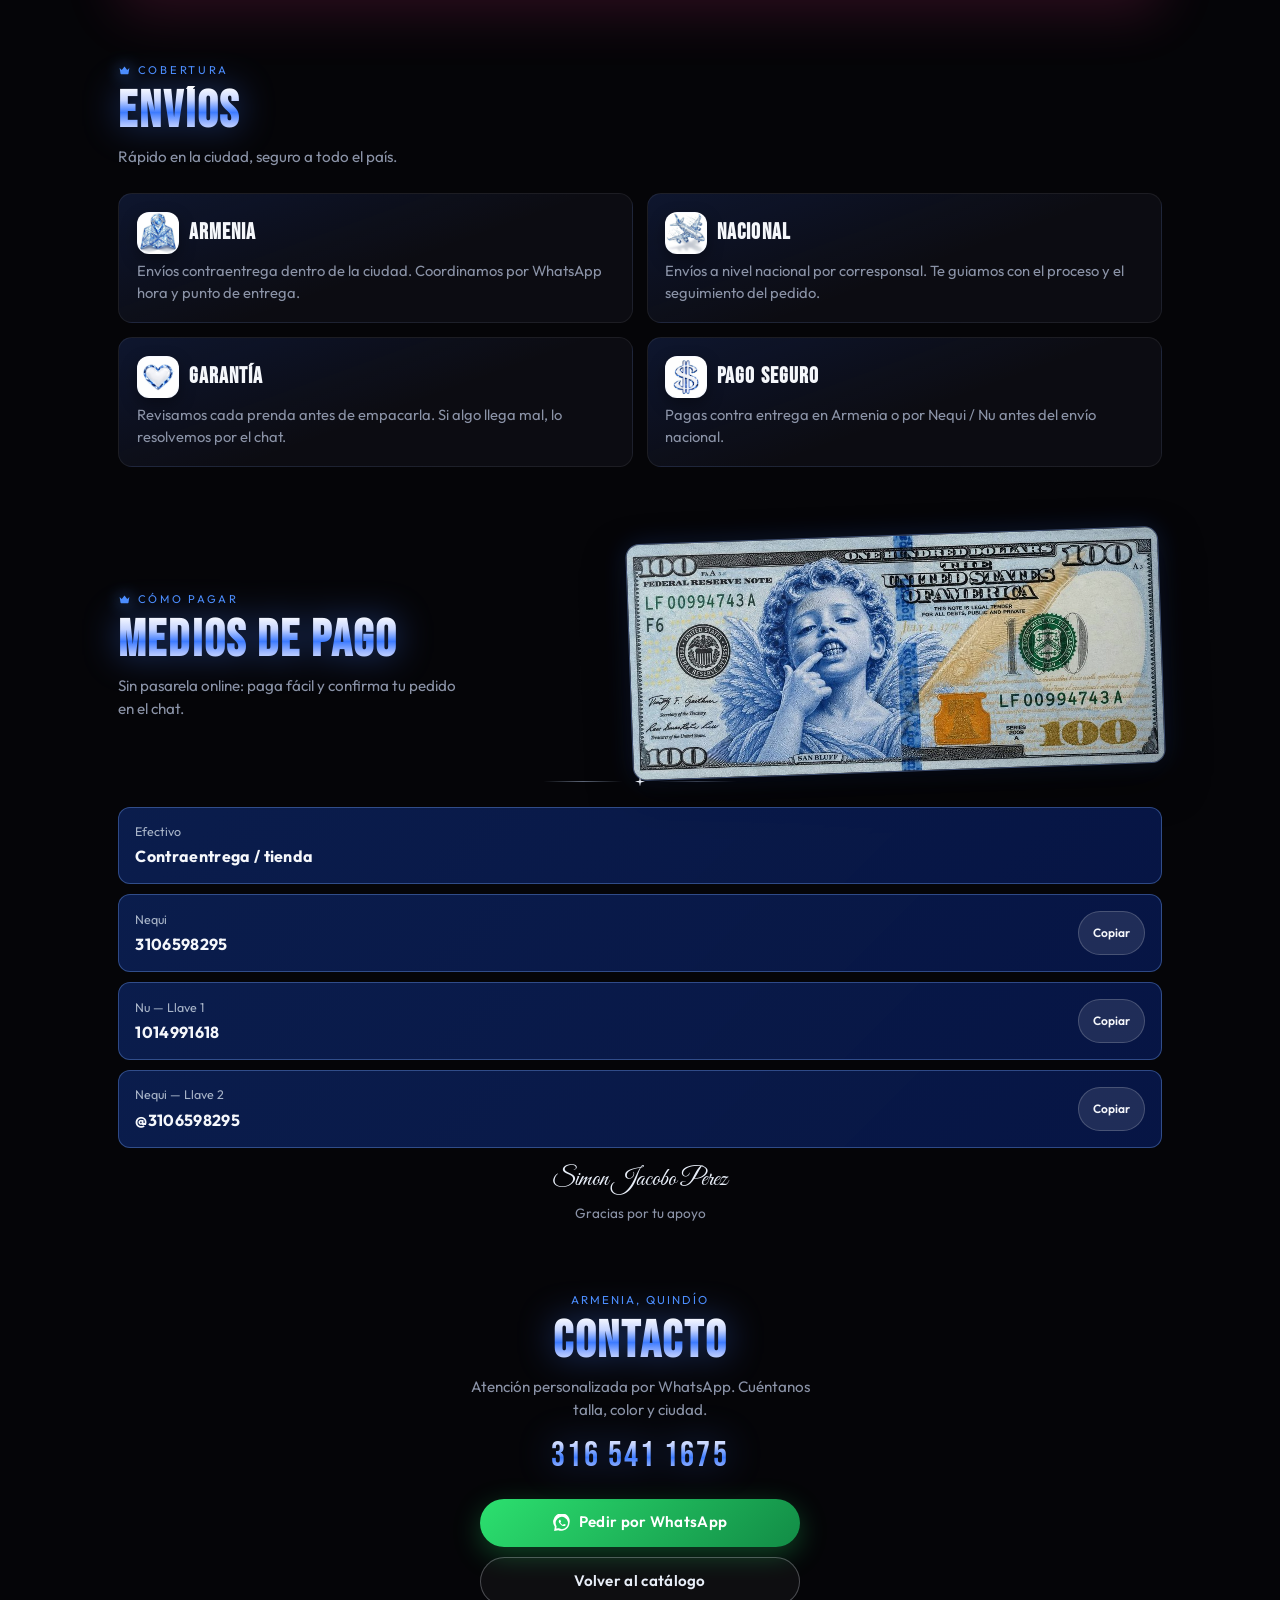
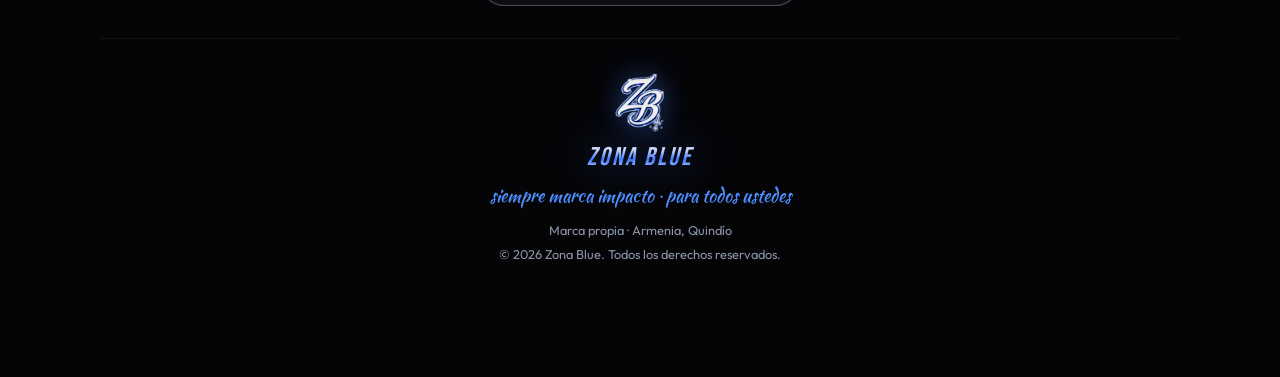
==== commit 5c338355: "Promo band: cambiar imagen por una que muestre boca completa Reemplaza promo-lips.webp por promo-ban" ====
--- a/index.html
+++ b/index.html
@@ -230,7 +230,7 @@
           <div class="promo-band reveal">
             <img
               class="promo-band__img"
-              src="assets/promo-lips.webp"
+              src="assets/promo-band.png"
               alt="Labios con grillz de diamantes, campaña Zona Blue"
               width="900"
               height="1200"
--- a/css/styles.css
+++ b/css/styles.css
@@ -1861,7 +1861,7 @@
   width: 100%;
   height: 100%;
   object-fit: cover;
-  object-position: center 42%;
+  object-position: center 55%;
 }
 
 .promo-band__veil {
@@ -2249,18 +2249,5 @@
   html {
     scroll-behavior: auto;
   }
-
-  *,
-  *::before,
-  *::after {
-    animation-duration: 0.001ms !important;
-    animation-iteration-count: 1 !important;
-    transition-duration: 0.001ms !important;
-  }
-
-  .reveal {
-    opacity: 1;
-    transform: none;
-  }
-}
-
+}
+
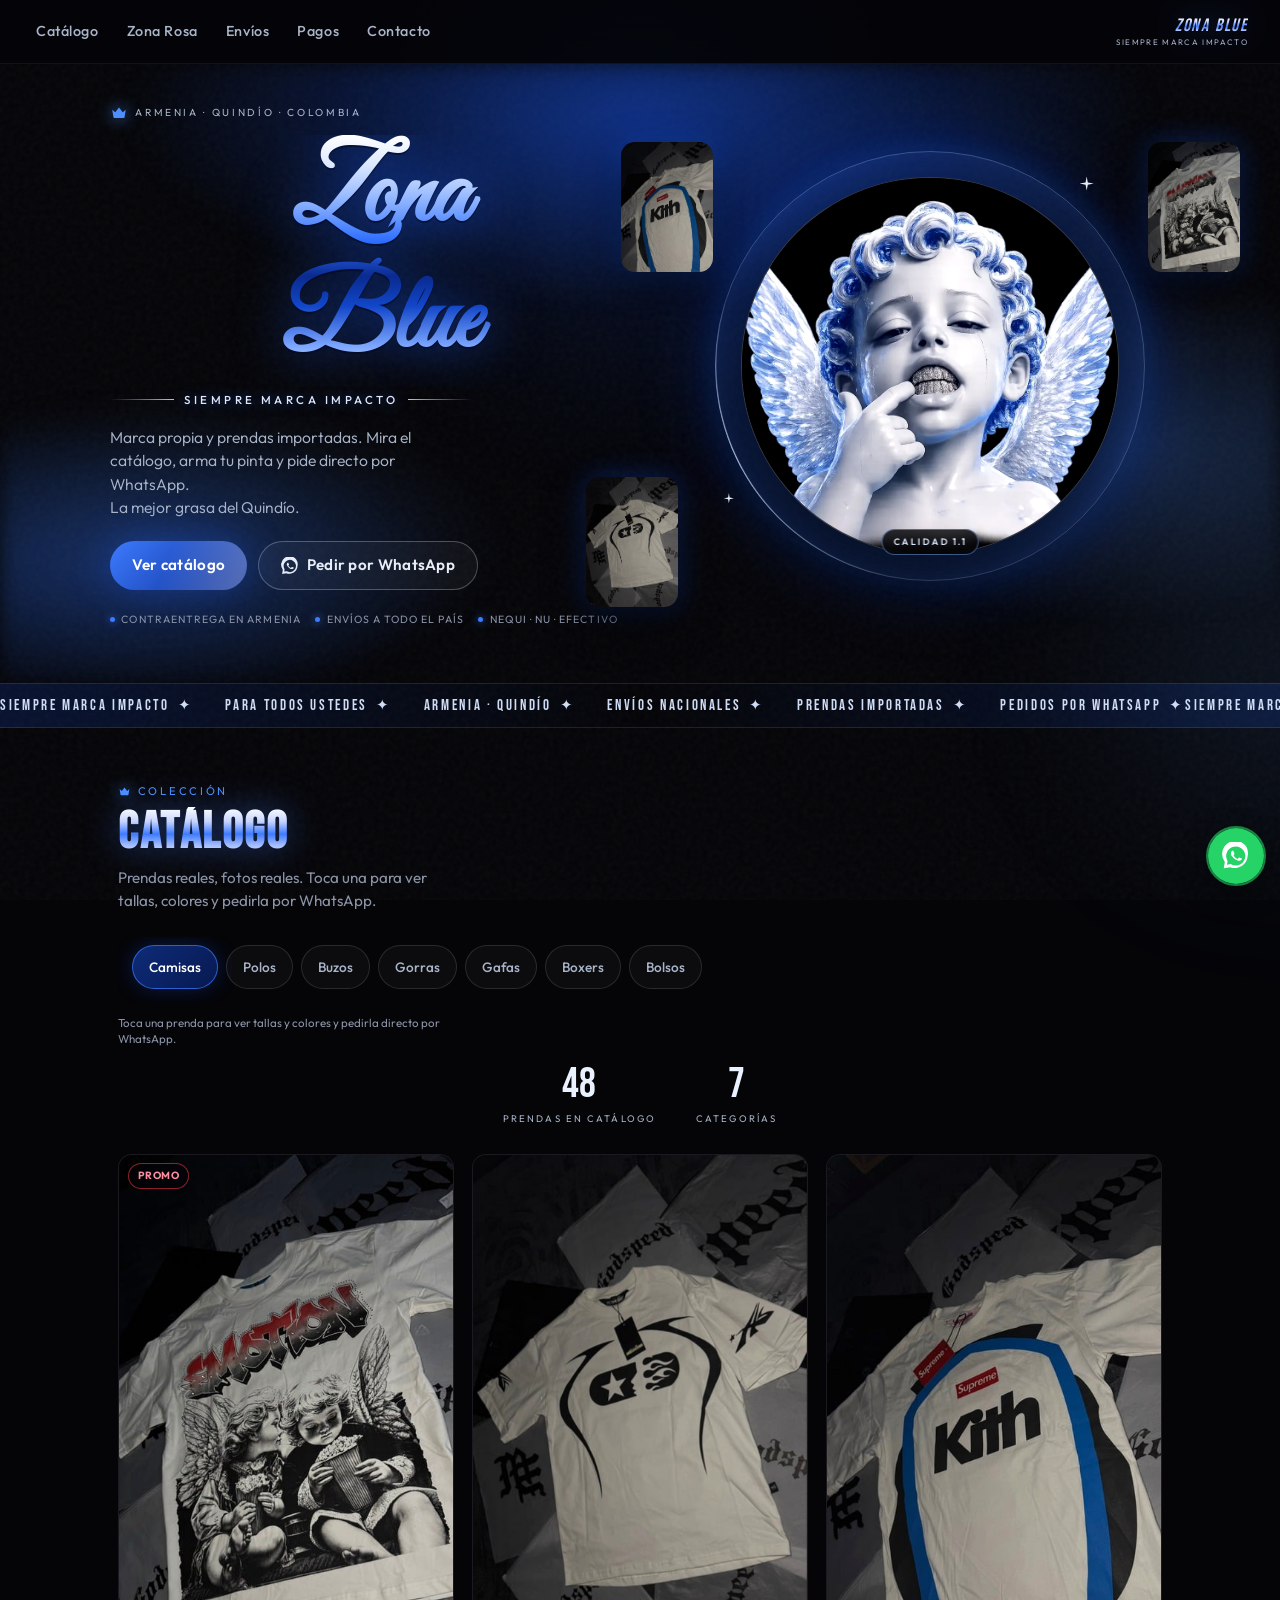
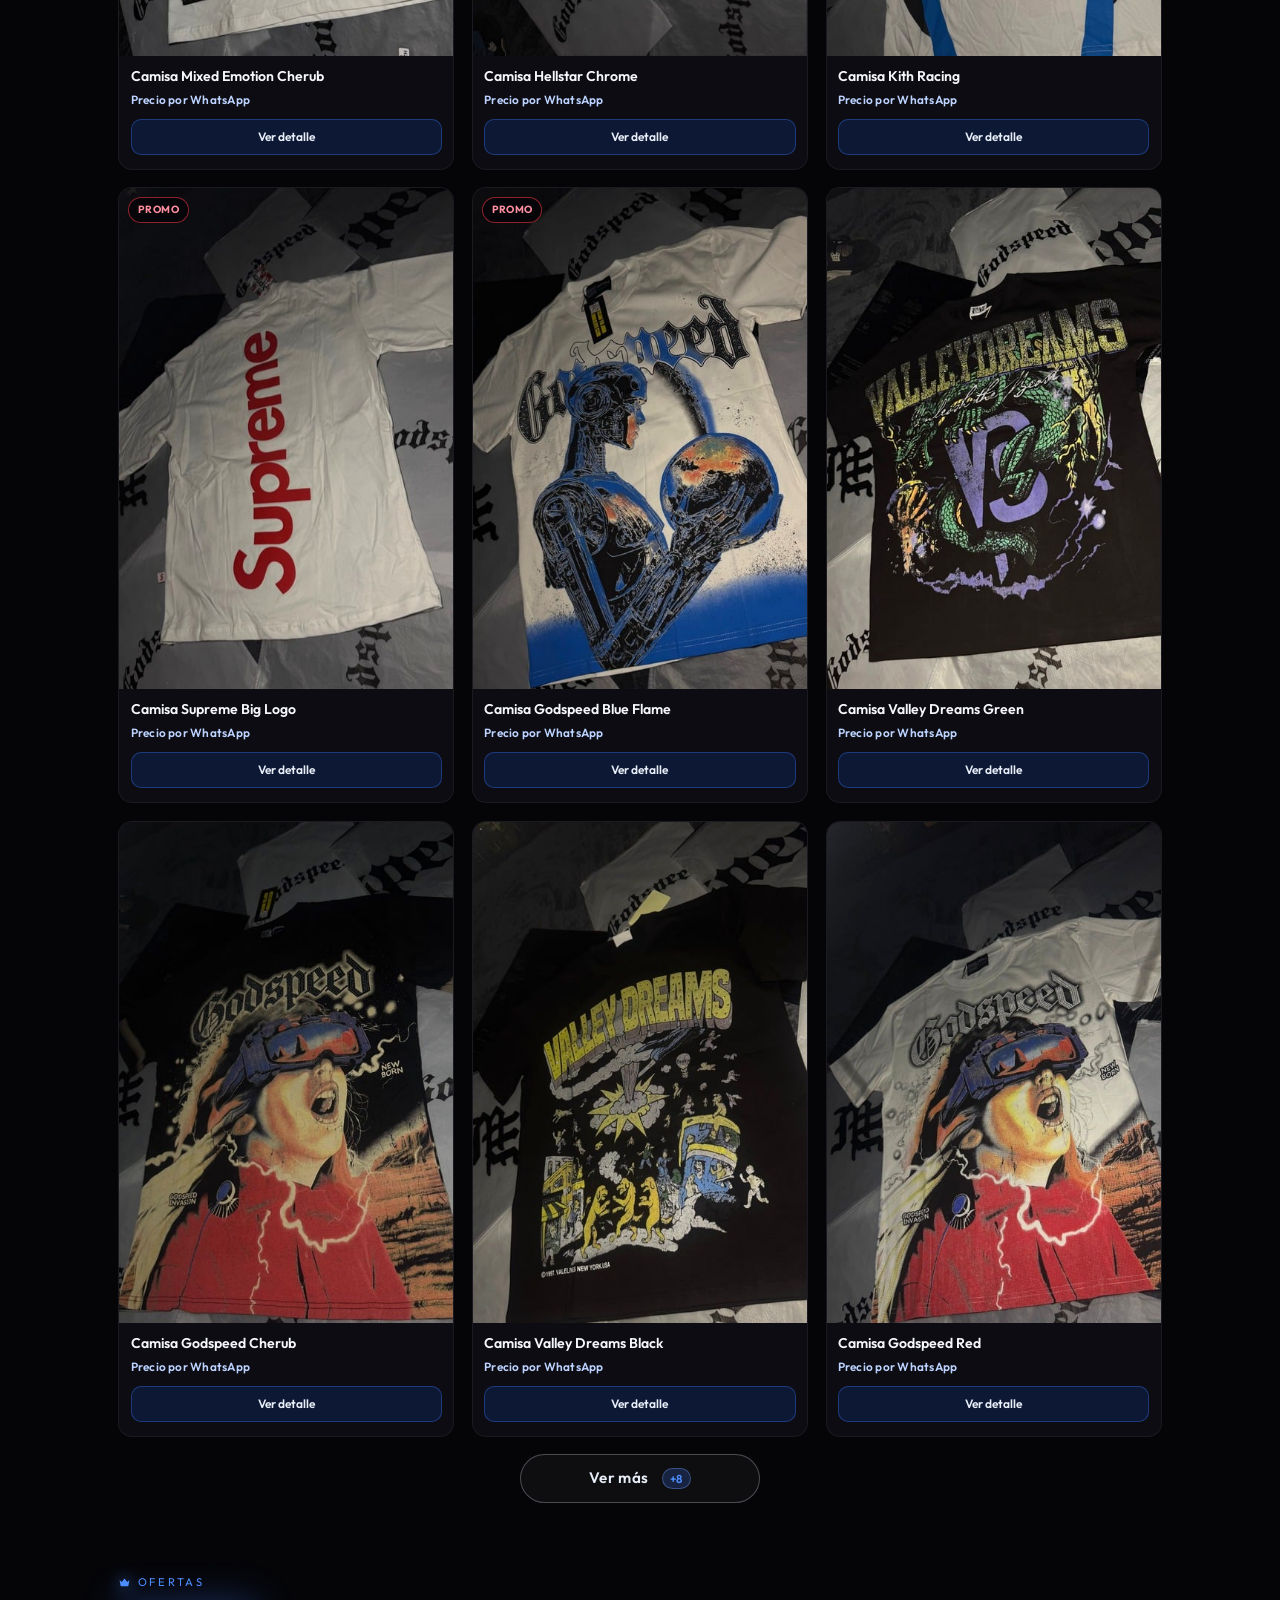
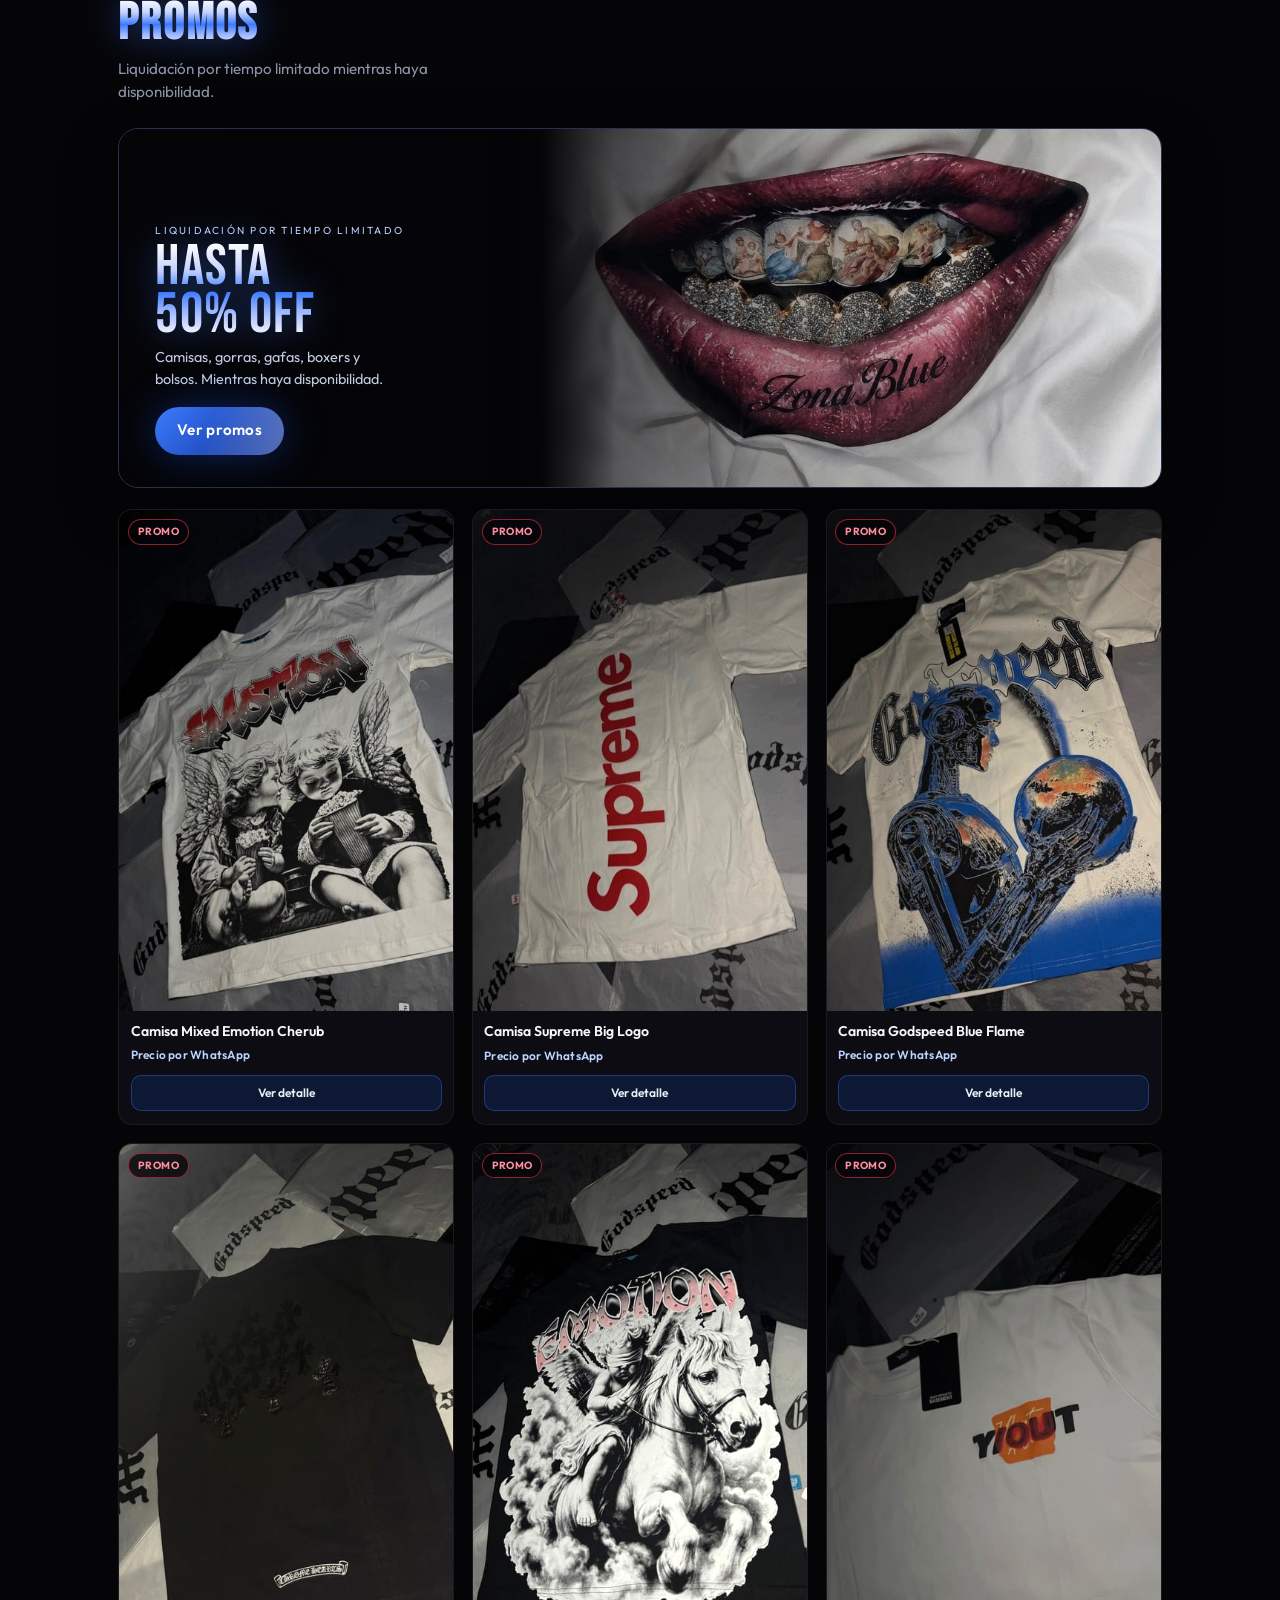
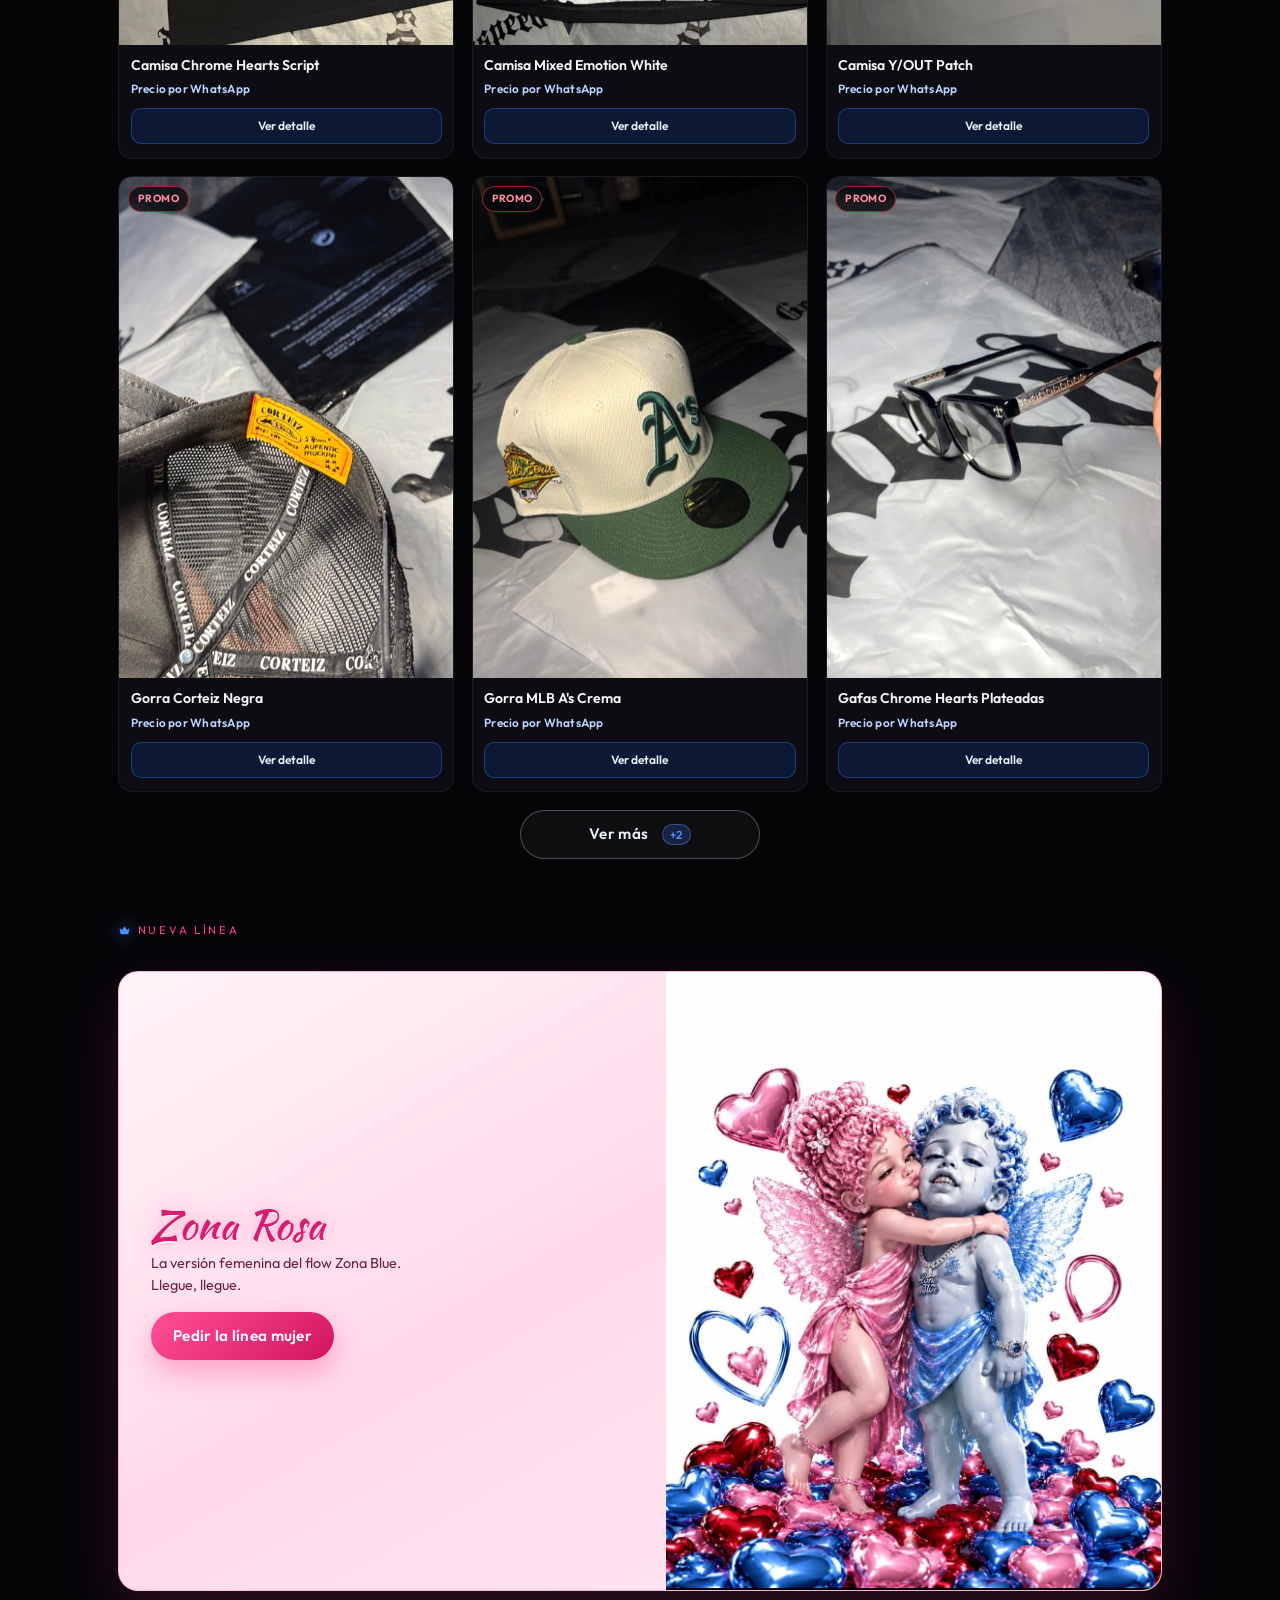
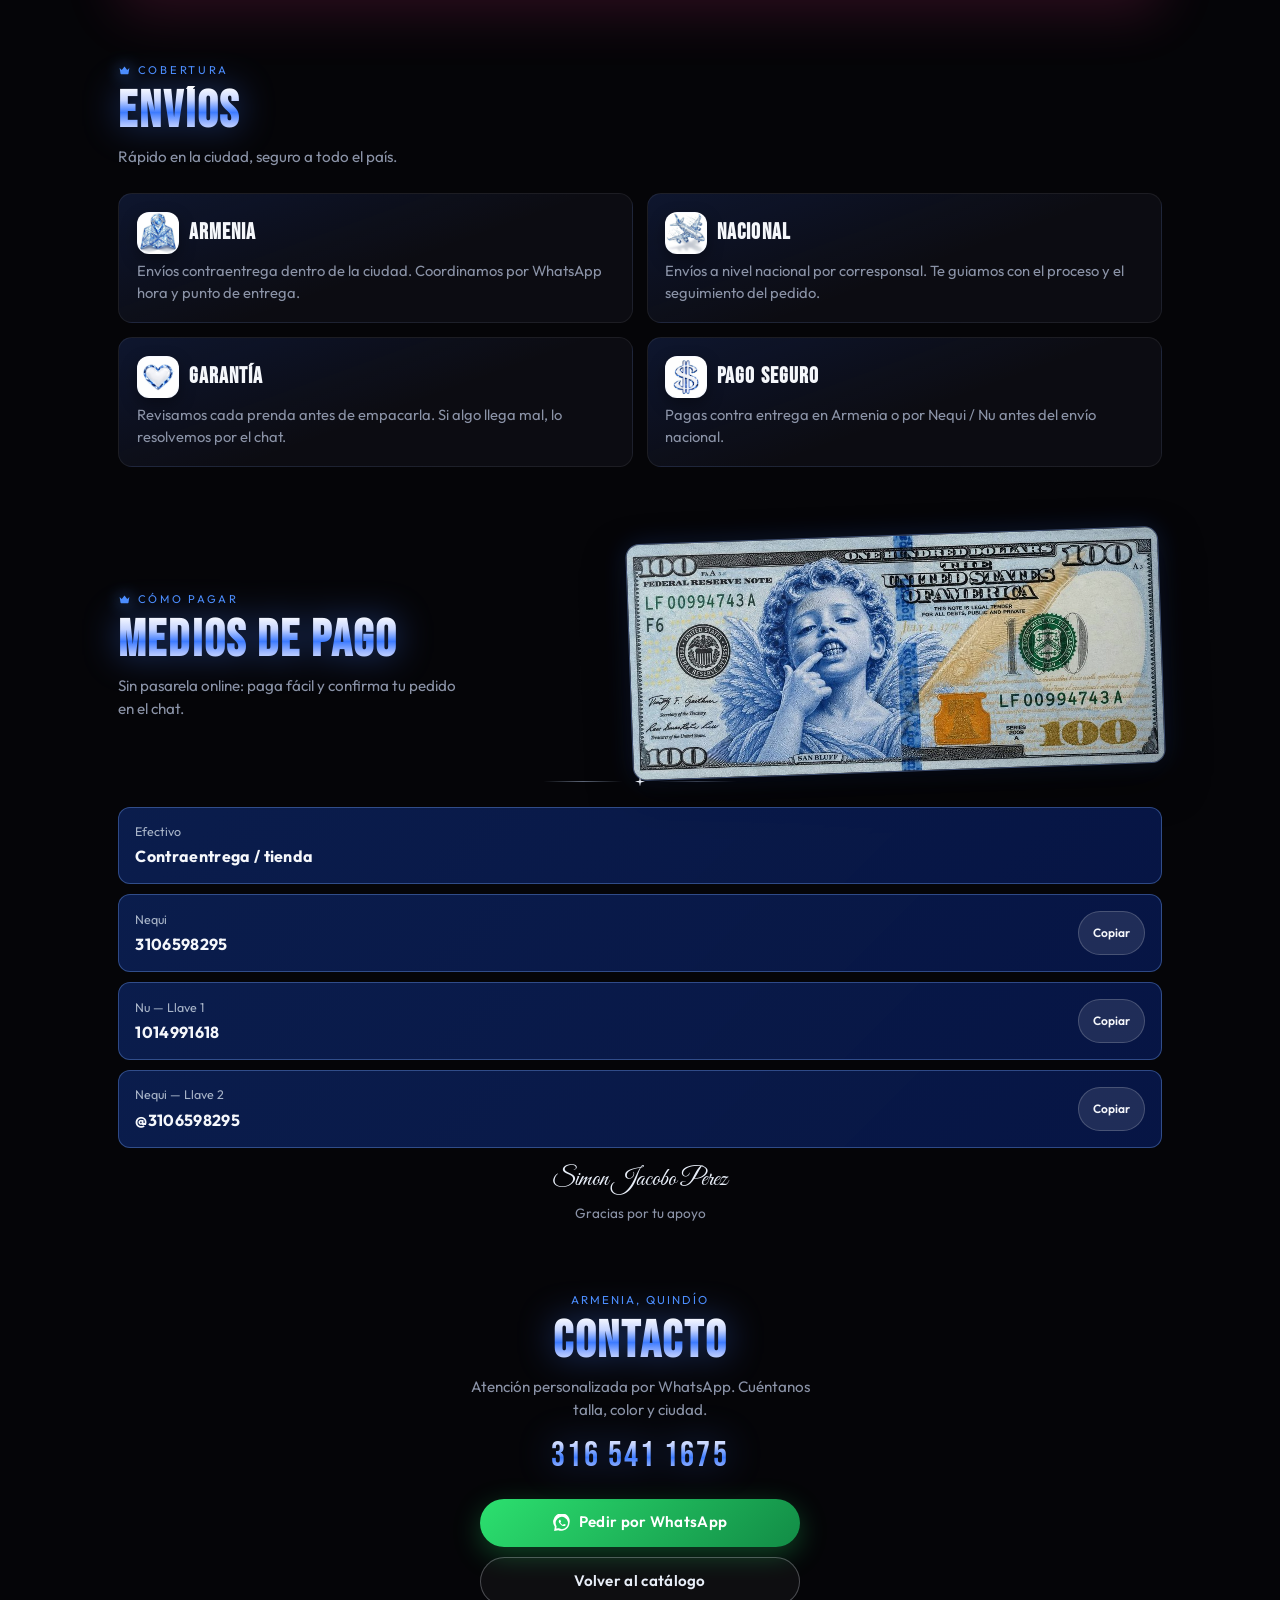
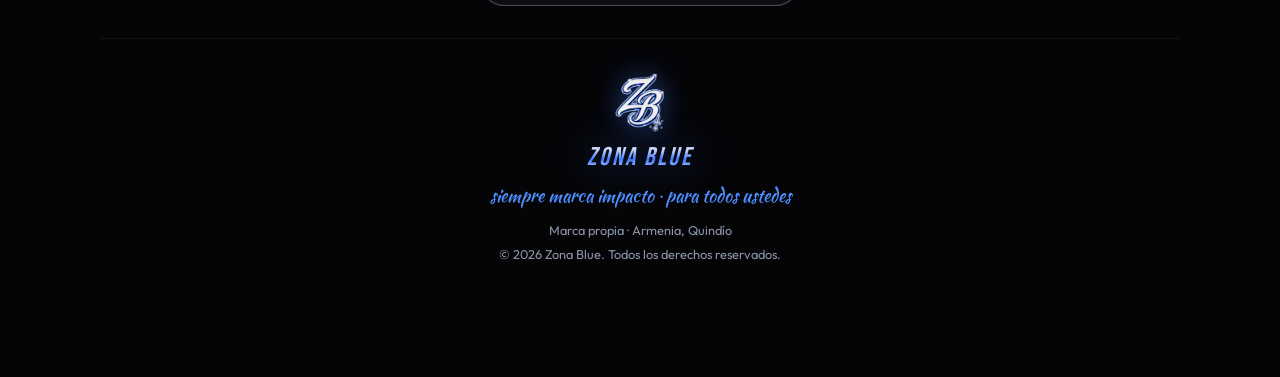
==== commit 36710539: "Cache busting: versionar styles.css y scripts Se agrega ?v=20261120 a styles.css, products.js y app." ====
--- a/index.html
+++ b/index.html
@@ -38,7 +38,7 @@
       />
     </noscript>
     <link rel="preload" as="image" href="assets/hero-cherub.webp" fetchpriority="high" />
-    <link rel="stylesheet" href="css/styles.css" />
+    <link rel="stylesheet" href="css/styles.css?v=20261120" />
     <link rel="icon" href="assets/logo-zb-mark.png" type="image/png" />
   </head>
   <body>
@@ -483,7 +483,7 @@
 
     <div class="toast" id="toast" role="status" aria-live="polite"></div>
 
-    <script src="js/products.js"></script>
-    <script src="js/app.js"></script>
+    <script src="js/products.js?v=20261120"></script>
+    <script src="js/app.js?v=20261120"></script>
   </body>
 </html>
--- a/css/styles.css
+++ b/css/styles.css
@@ -1857,19 +1857,48 @@
 
 .promo-band__img {
   position: absolute;
-  inset: 0;
-  width: 100%;
+  top: 0;
+  bottom: 0;
+  right: 0;
+  left: auto;
+  /* La foto ocupa la mayor parte del banner con un poco menos de zoom:
+     la boca queda completa y ligeramente separada del borde derecho. */
+  width: min(76%, 620px);
   height: 100%;
   object-fit: cover;
-  object-position: center 55%;
+  object-position: center center;
+  /* Fundido suave en el borde izquierdo para integrarse con el fondo oscuro */
+  -webkit-mask-image: linear-gradient(90deg, transparent 0, #000 12%);
+  mask-image: linear-gradient(90deg, transparent 0, #000 12%);
 }
 
 .promo-band__veil {
   position: absolute;
   inset: 0;
+  /* Fundido suave: grada desde oscuro a la izquierda hasta transparente a la derecha,
+     sin línea divisoria marcada. La boca a la derecha se mantiene nítida. */
   background:
-    linear-gradient(90deg, rgba(5, 5, 8, 0.94) 0%, rgba(5, 5, 8, 0.6) 52%, rgba(5, 5, 8, 0.12) 100%),
-    linear-gradient(0deg, rgba(5, 5, 8, 0.85) 0%, transparent 55%);
+    linear-gradient(90deg, rgba(5, 5, 8, 0.96) 0%, rgba(5, 5, 8, 0.82) 38%, rgba(5, 5, 8, 0.35) 62%, rgba(5, 5, 8, 0.05) 100%);
+}
+
+@media (max-width: 767px) {
+  .promo-band__veil {
+    /* Móvil: mismo fundido suave para mantener legibilidad y integra la boca */
+    background:
+      linear-gradient(90deg, rgba(5, 5, 8, 0.96) 0%, rgba(5, 5, 8, 0.82) 38%, rgba(5, 5, 8, 0.35) 62%, rgba(5, 5, 8, 0.05) 100%);
+  }
+}
+
+@media (max-width: 600px) {
+  .promo-band__img {
+    /* Pantallas muy angostas: la imagen llena el banner de extremo a extremo */
+    left: 0;
+    right: 0;
+    width: 100%;
+    object-position: center center;
+    -webkit-mask-image: none;
+    mask-image: none;
+  }
 }
 
 .promo-band__copy {
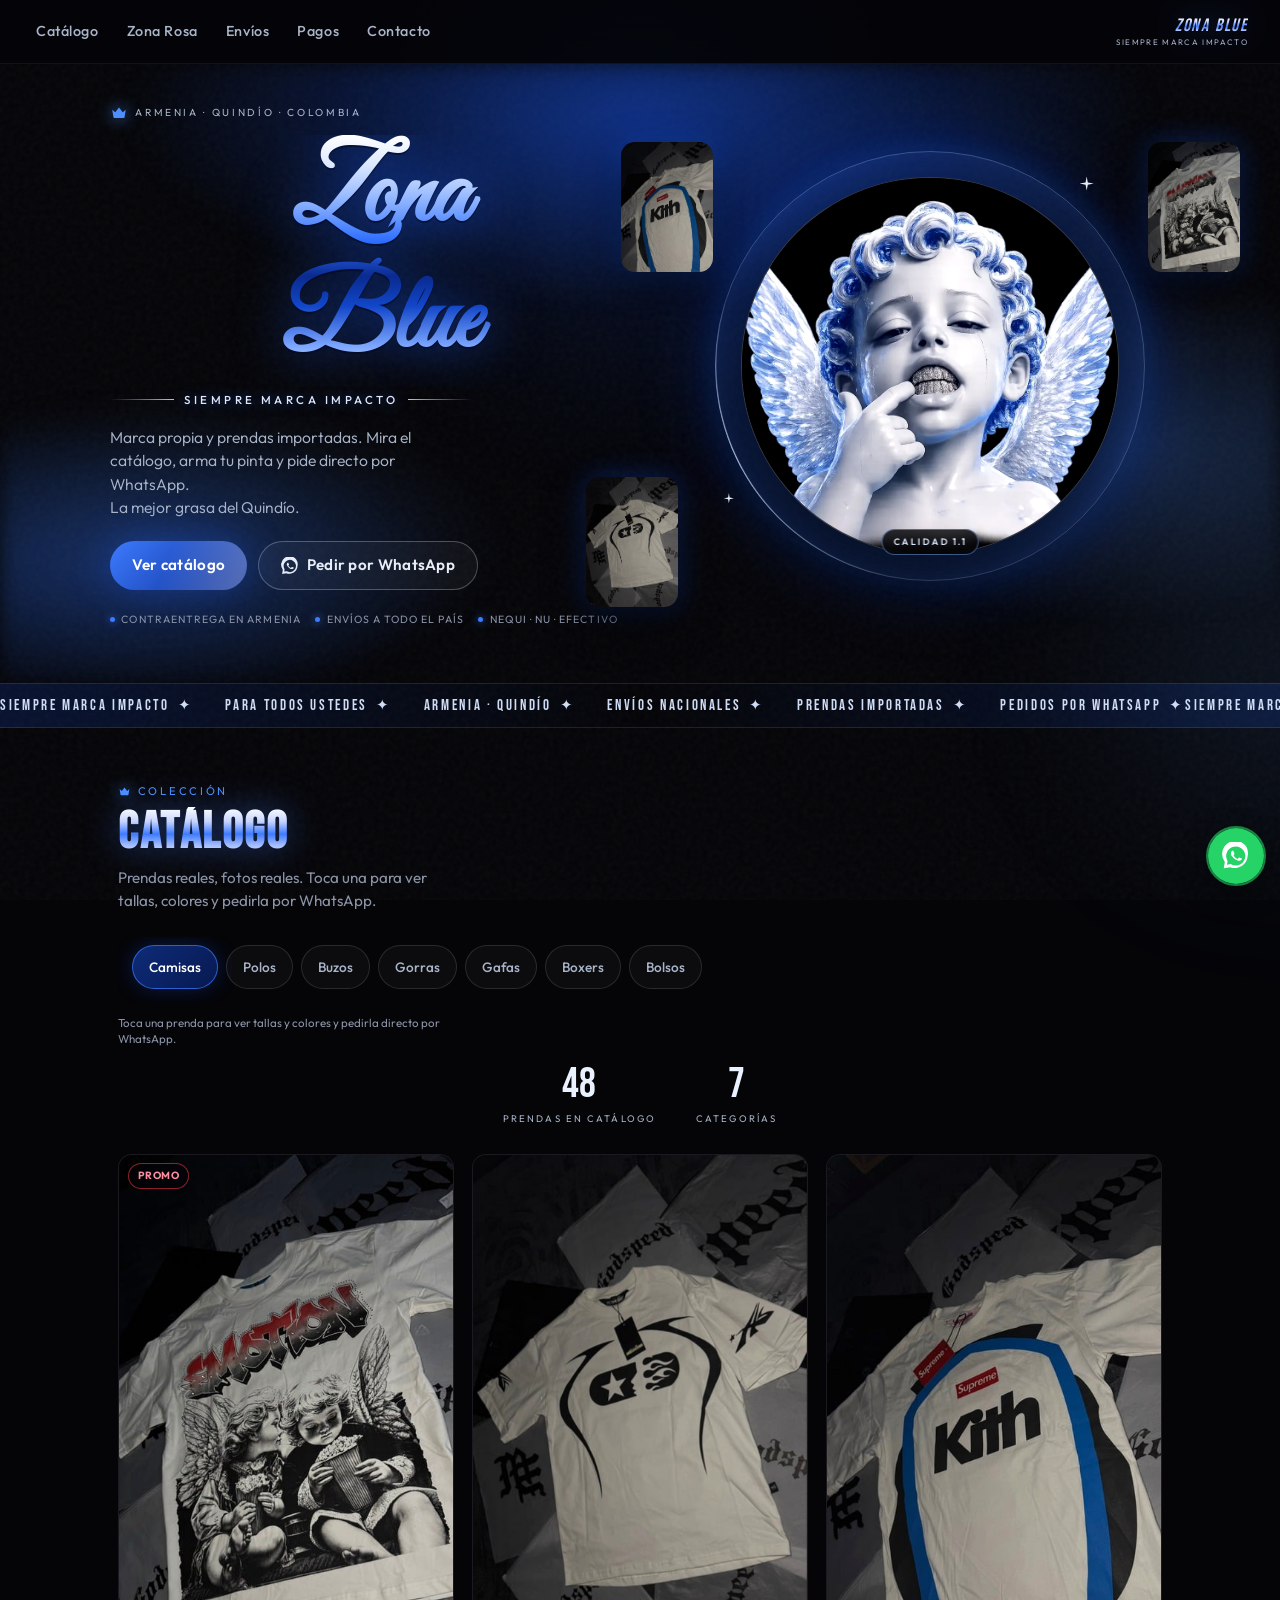
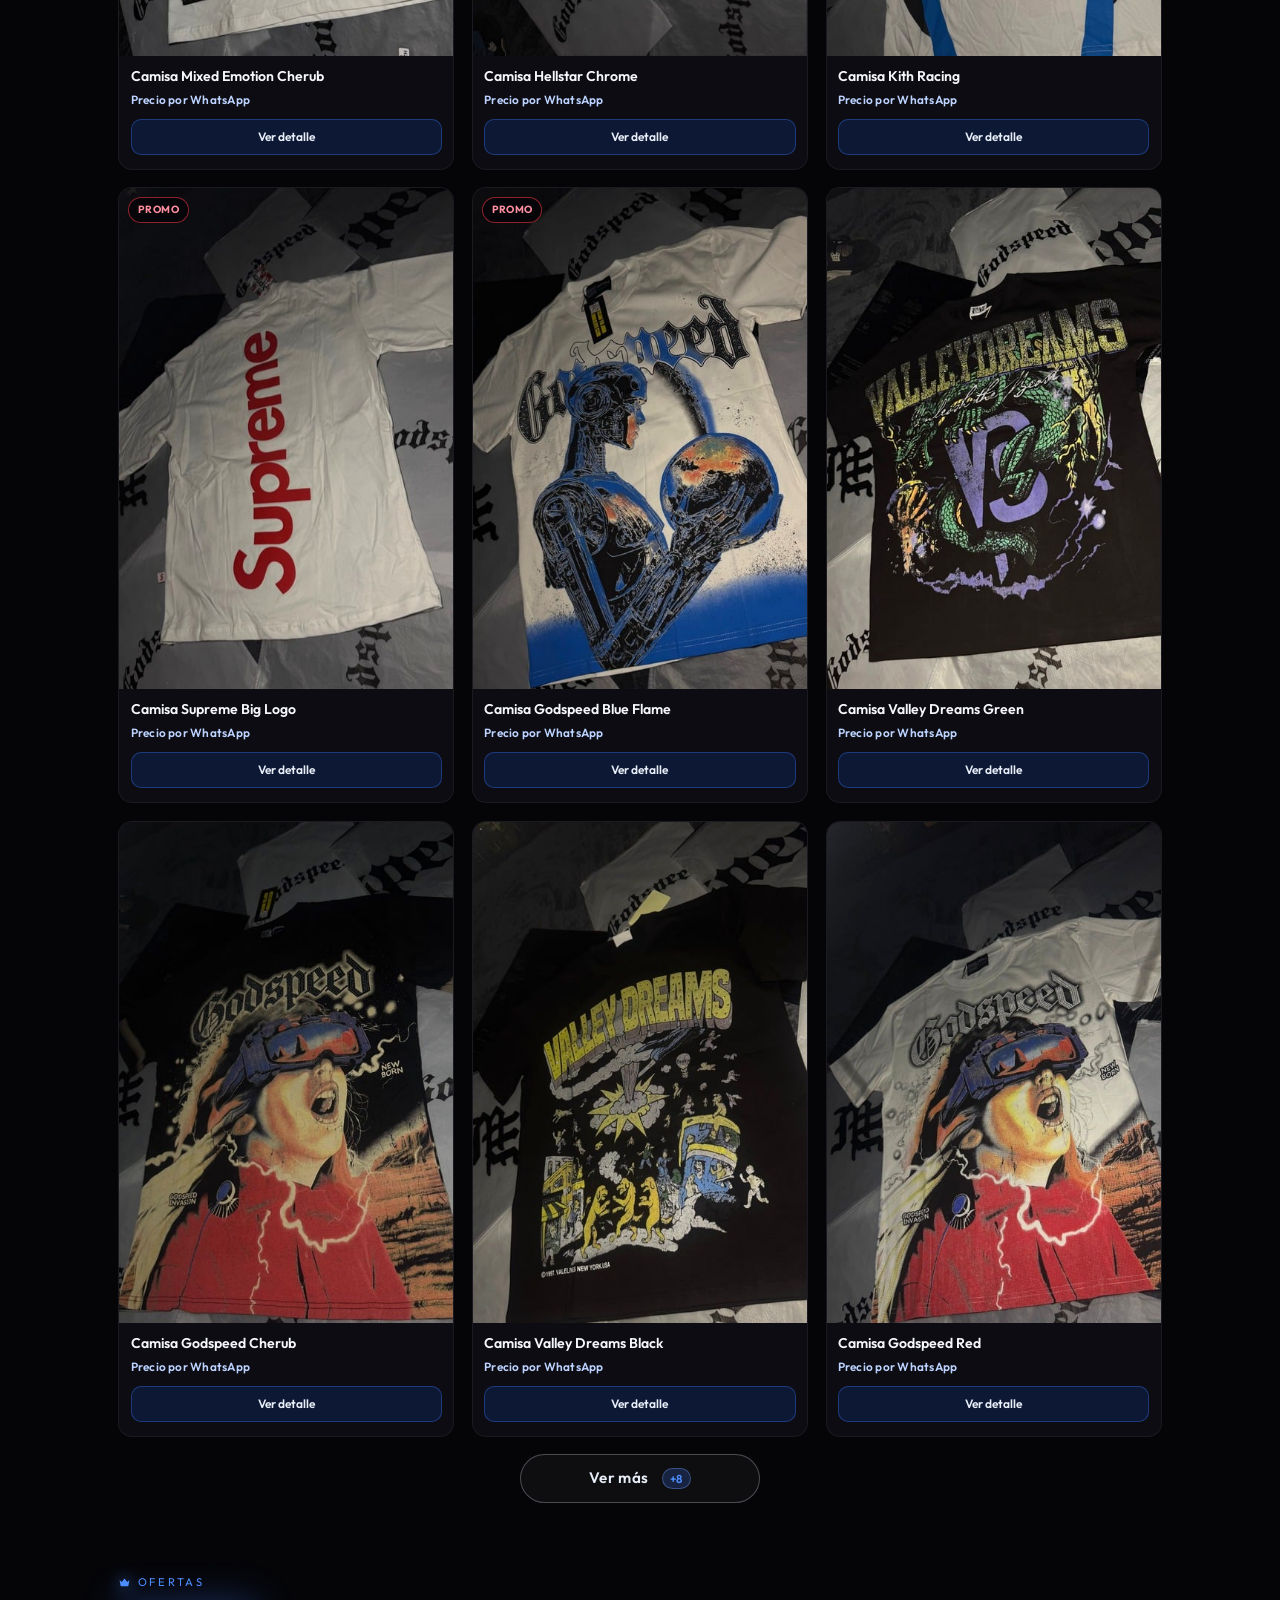
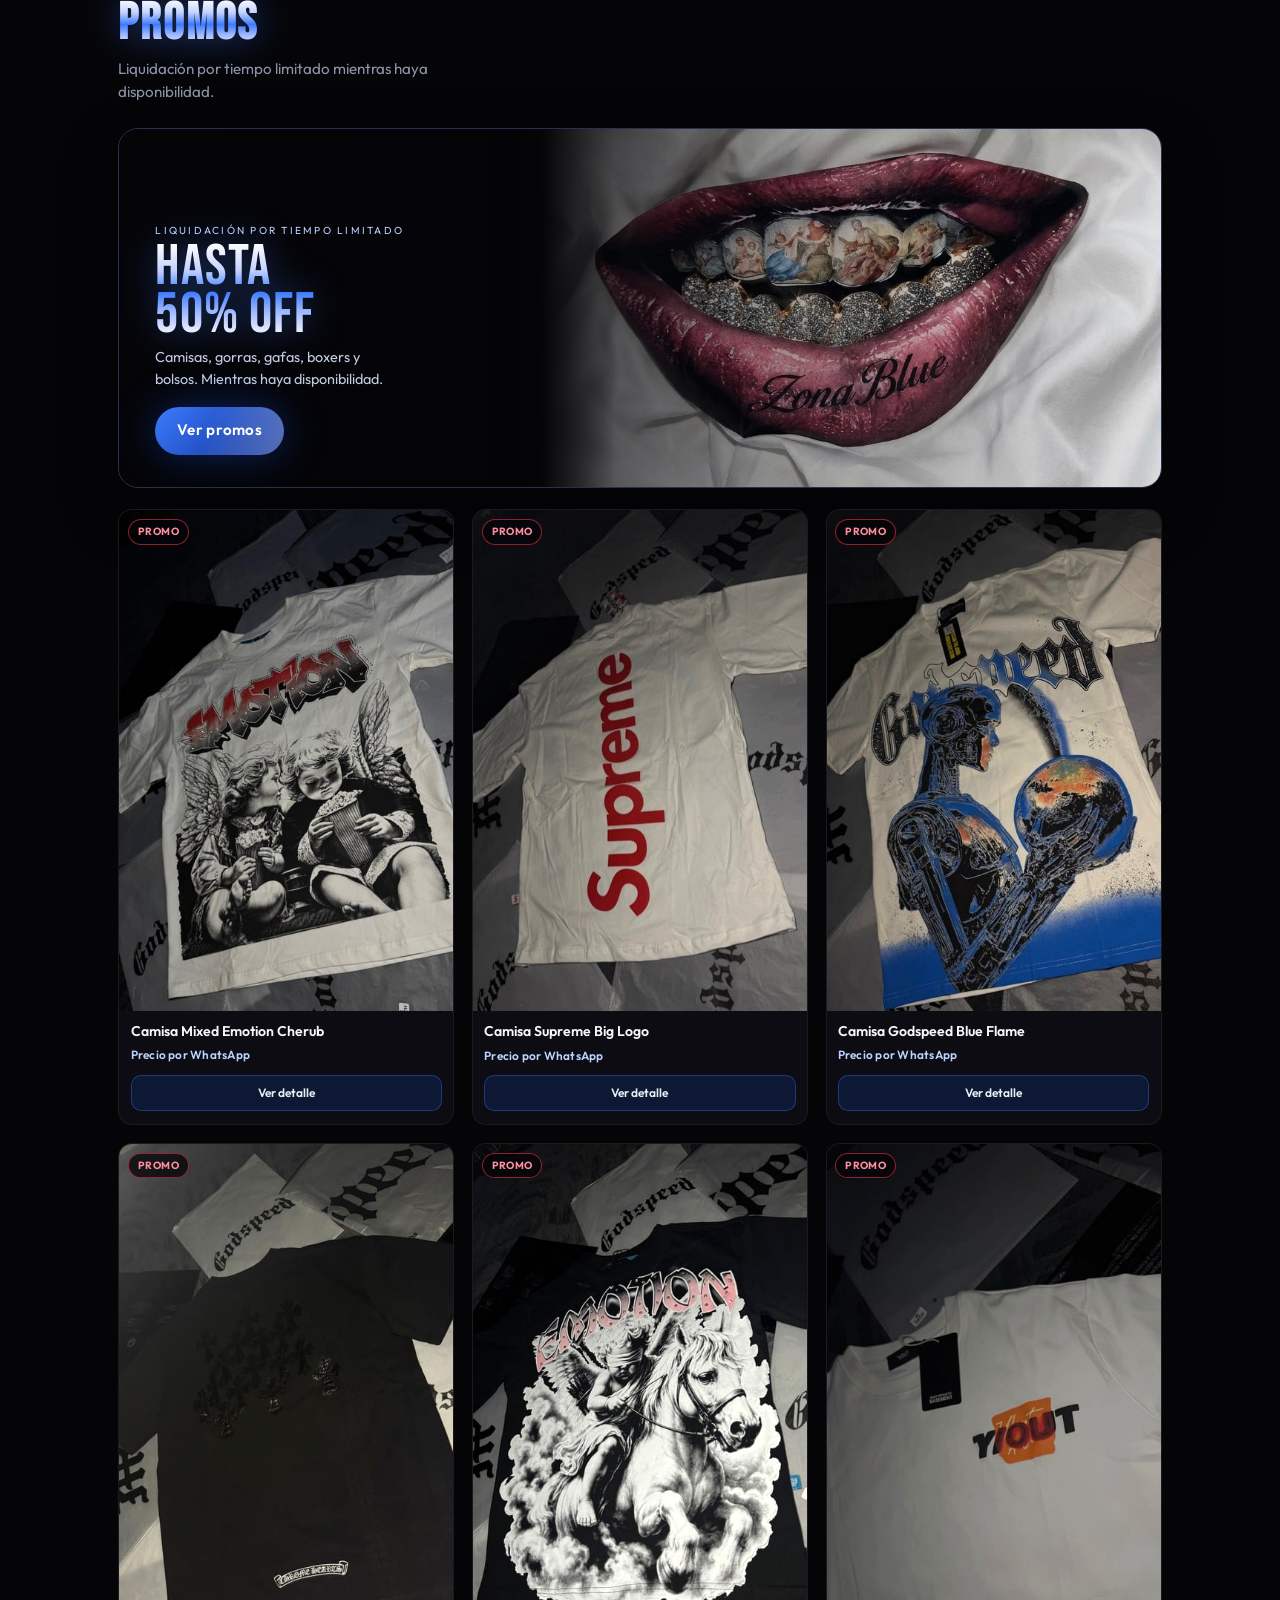
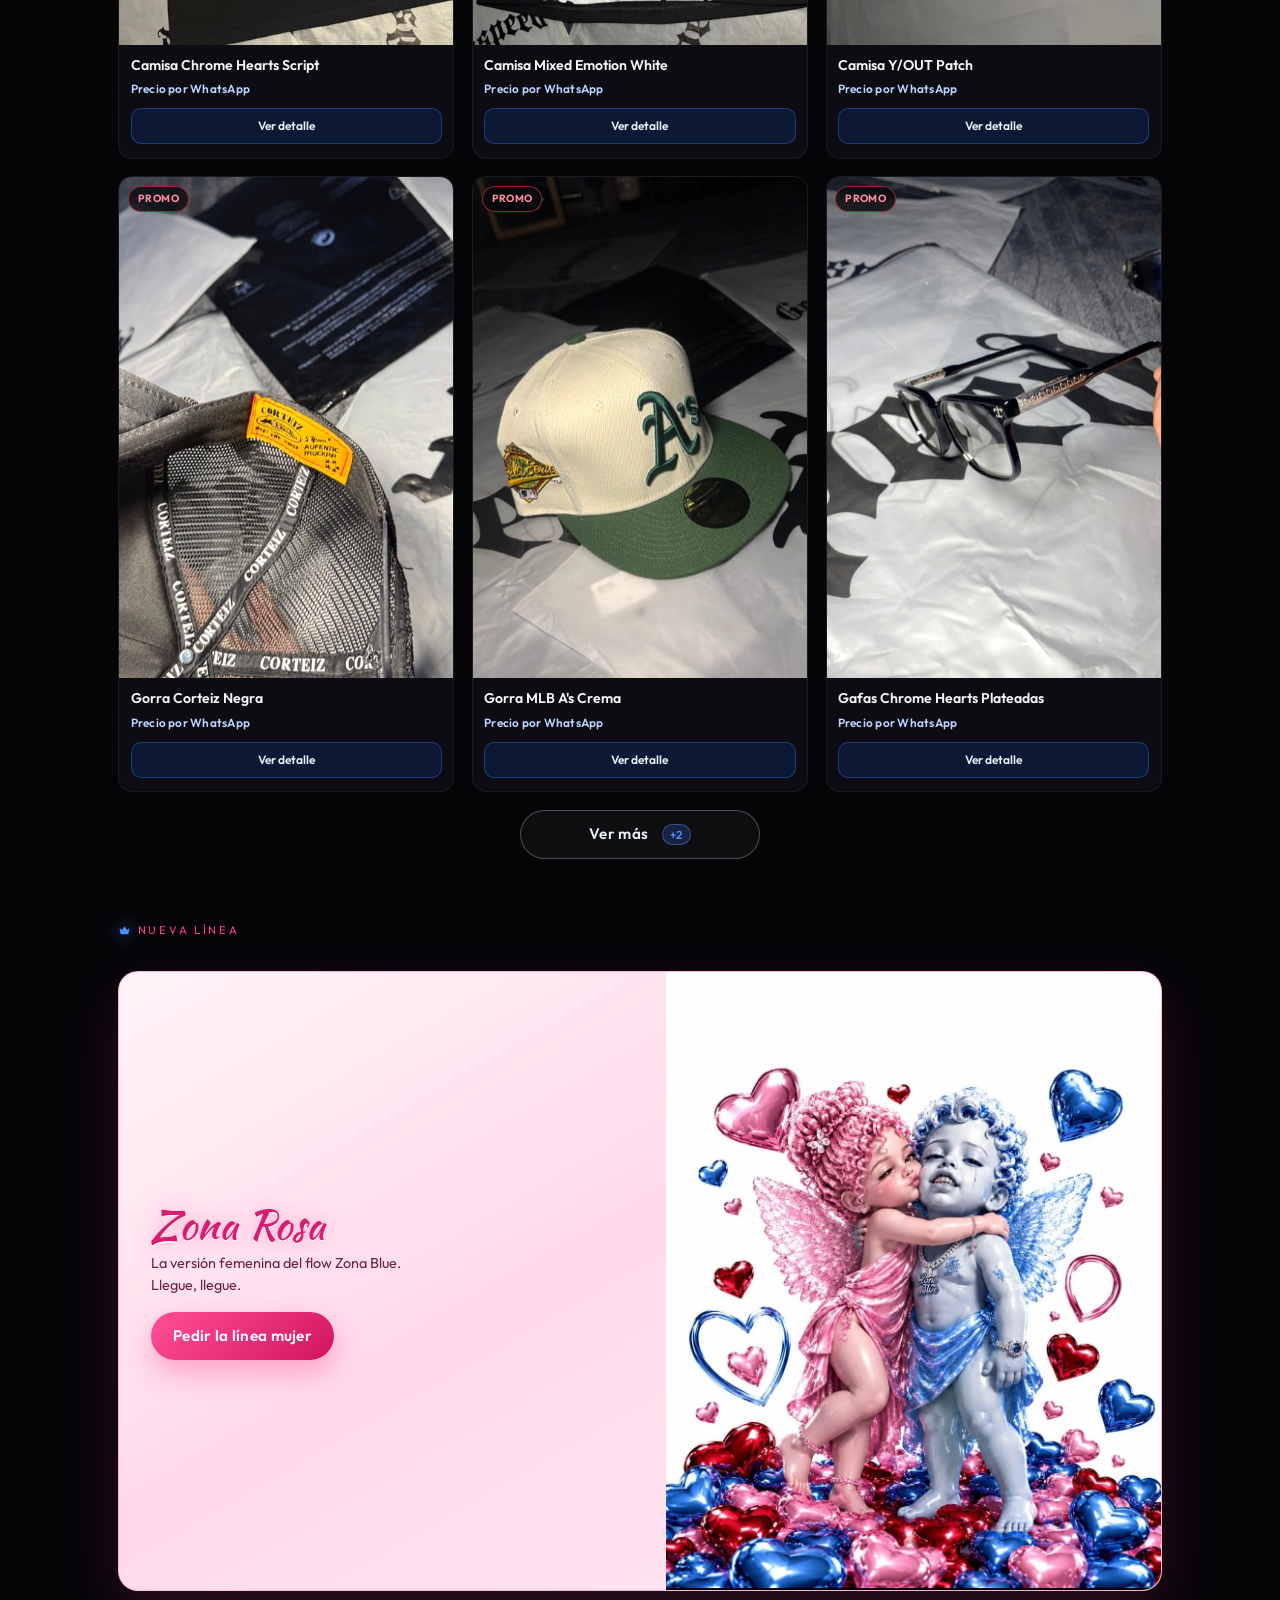
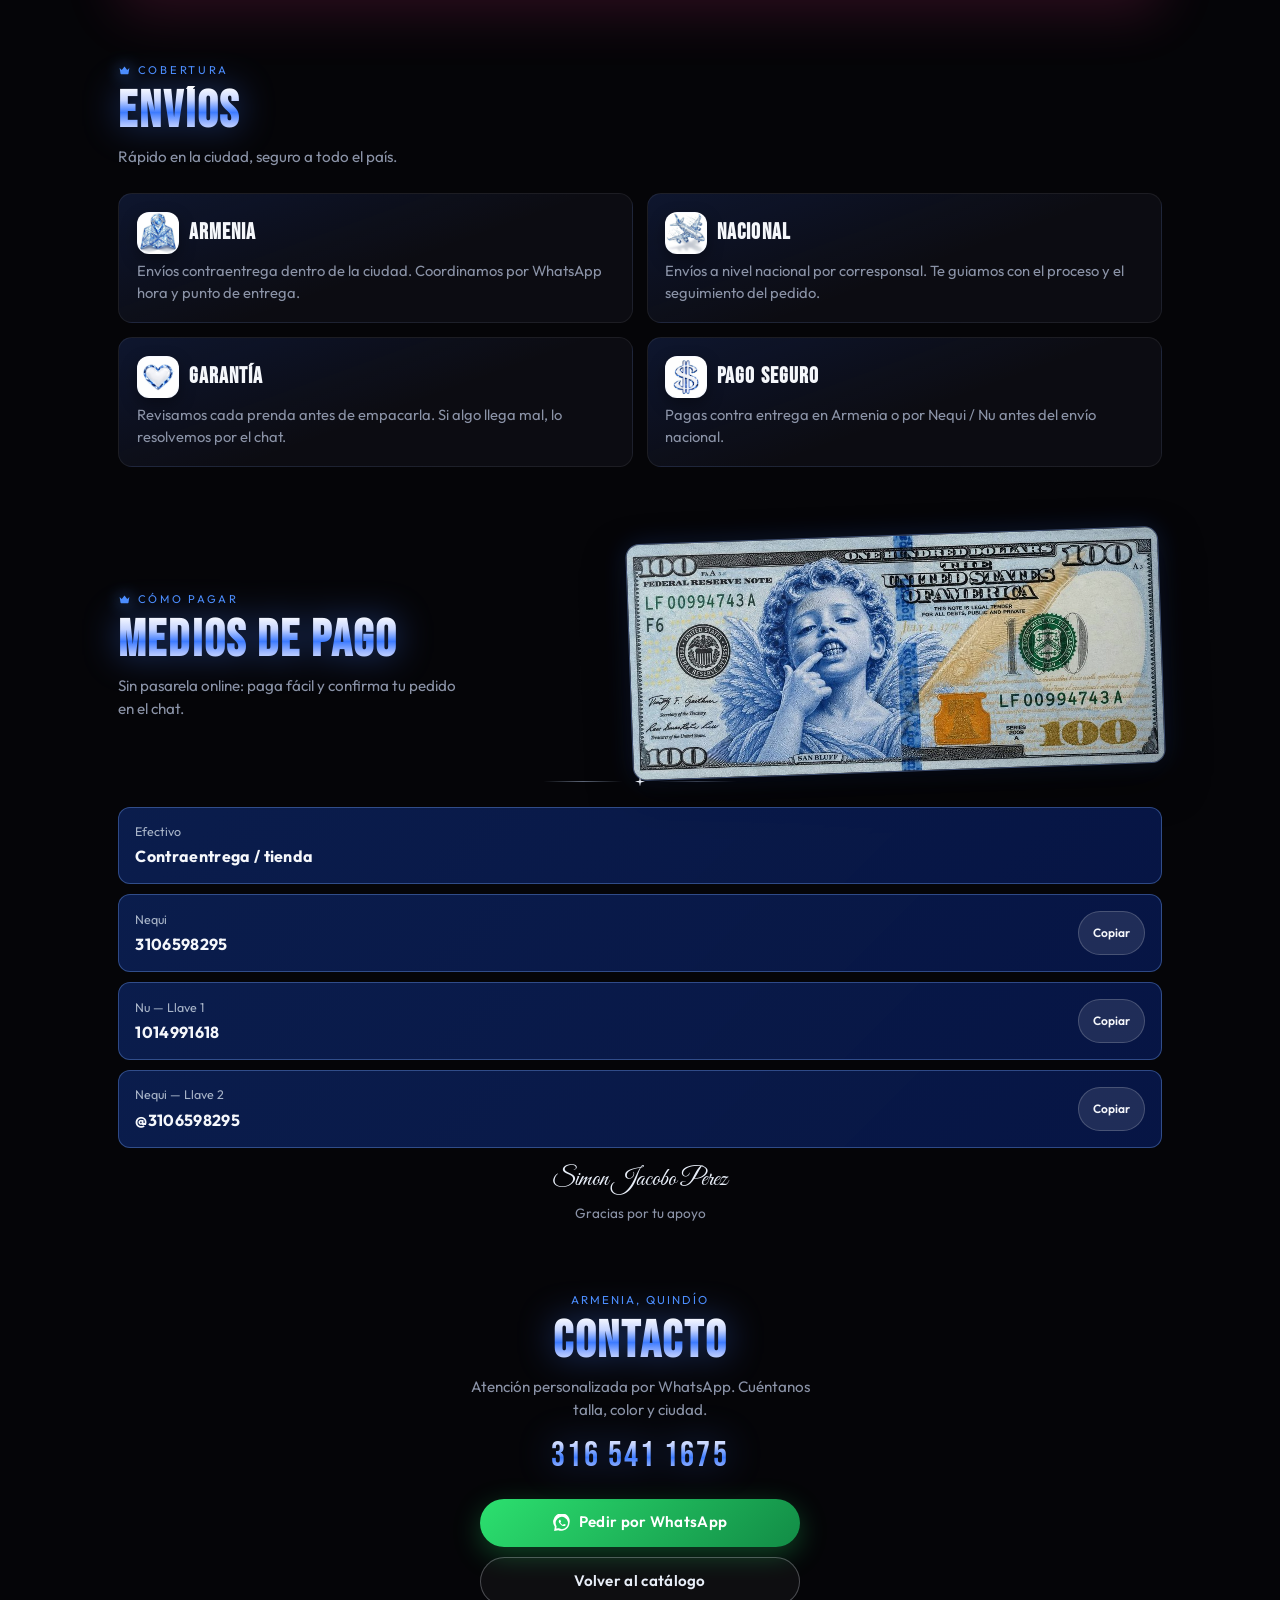
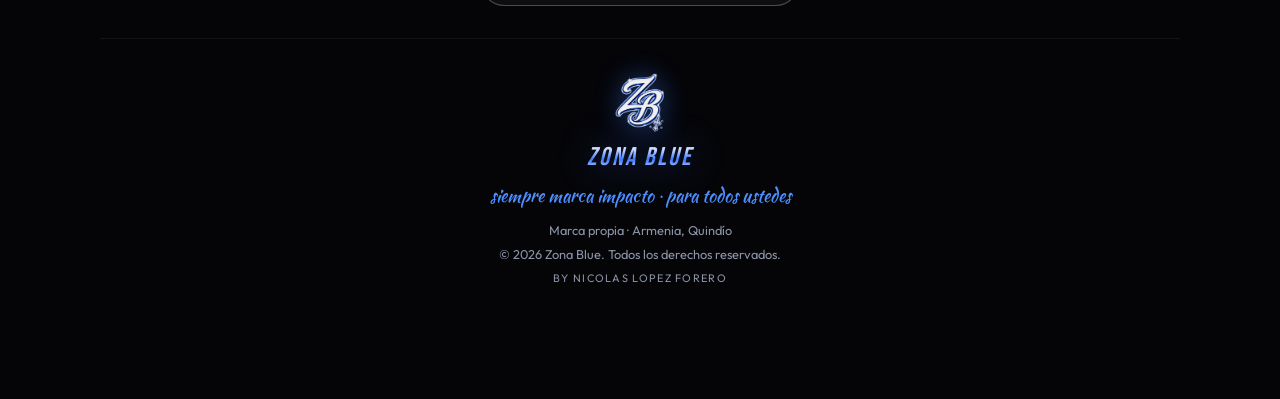
==== commit 669373e2: "Footer: agregar by Nicolas Lopez Forero" ====
--- a/index.html
+++ b/index.html
@@ -419,6 +419,7 @@
         <p class="footer__script">siempre marca impacto · para todos ustedes</p>
         <p>Marca propia · Armenia, Quindío</p>
         <p style="margin-top: 0.35rem">© <span id="year"></span> Zona Blue. Todos los derechos reservados.</p>
+        <p class="footer__by">By Nicolas Lopez Forero</p>
       </footer>
     </div>
 
@@ -451,6 +452,13 @@
         <div class="modal__media">
           <img id="modalImage" alt="" width="450" height="800" decoding="async" />
           <span class="modal__swipe" aria-hidden="true">Desliza para ver más</span>
+          <button type="button" class="modal__nav modal__nav--prev" data-gallery-prev aria-label="Ver foto anterior">
+            <svg viewBox="0 0 24 24" width="20" height="20" fill="none" stroke="currentColor" stroke-width="2.2" stroke-linecap="round" stroke-linejoin="round" aria-hidden="true"><polyline points="15 18 9 12 15 6" /></svg>
+          </button>
+          <button type="button" class="modal__nav modal__nav--next" data-gallery-next aria-label="Ver foto siguiente">
+            <svg viewBox="0 0 24 24" width="20" height="20" fill="none" stroke="currentColor" stroke-width="2.2" stroke-linecap="round" stroke-linejoin="round" aria-hidden="true"><polyline points="9 18 15 12 9 6" /></svg>
+          </button>
+          <span class="modal__count" id="modalCount">1 / 1</span>
         </div>
         <div class="modal__thumbs" id="modalThumbs" hidden></div>
         <div class="modal__body">
--- a/css/styles.css
+++ b/css/styles.css
@@ -36,7 +36,6 @@
 
 html {
   scroll-behavior: smooth;
-  scroll-padding-top: calc(var(--nav-h) + 12px);
   -webkit-text-size-adjust: 100%;
 }
 
@@ -1462,6 +1461,72 @@
   width: 100%;
   height: 100%;
   object-fit: cover;
+  opacity: 1;
+  transition: opacity 0.28s var(--ease);
+}
+
+/* Controles de la galería: flechas prev/next + contador de foto */
+.modal__nav {
+  position: absolute;
+  top: 50%;
+  transform: translateY(-50%);
+  z-index: 2;
+  width: 44px;
+  height: 44px;
+  padding: 0;
+  border-radius: 50%;
+  display: none;
+  place-items: center;
+  background: rgba(5, 5, 8, 0.62);
+  border: 1px solid rgba(255, 255, 255, 0.18);
+  color: #e8eef8;
+  cursor: pointer;
+  backdrop-filter: blur(6px);
+  -webkit-backdrop-filter: blur(6px);
+  transition: background 0.2s var(--ease), border-color 0.2s var(--ease);
+}
+
+.modal__nav:hover {
+  background: rgba(26, 92, 255, 0.55);
+  border-color: var(--blue-bright);
+}
+
+.modal__nav:focus-visible {
+  outline: 2px solid var(--blue-bright);
+  outline-offset: 2px;
+}
+
+.modal__nav--prev { left: 0.6rem; }
+.modal__nav--next { right: 0.6rem; }
+
+.modal__media.has-gallery .modal__nav {
+  display: grid;
+}
+
+.modal__count {
+  position: absolute;
+  top: 0.65rem;
+  left: 0.65rem;
+  z-index: 2;
+  padding: 0.2rem 0.6rem;
+  border-radius: 999px;
+  font-size: 0.68rem;
+  font-weight: 700;
+  letter-spacing: 0.12em;
+  color: #e8eef8;
+  background: rgba(5, 5, 8, 0.62);
+  border: 1px solid rgba(255, 255, 255, 0.16);
+  backdrop-filter: blur(6px);
+  -webkit-backdrop-filter: blur(6px);
+  display: none;
+}
+
+.modal__media.has-gallery .modal__count {
+  display: inline-block;
+}
+
+.modal__count.is-hidden {
+  display: none;
 }
 
 .modal__body {
@@ -1971,6 +2036,14 @@
   margin: 0.15rem 0 0.7rem;
 }
 
+.footer__by {
+  margin-top: 0.35rem;
+  font-size: 0.68rem;
+  letter-spacing: 0.12em;
+  text-transform: uppercase;
+  color: var(--muted);
+}
+
 /* Galería del modal */
 .modal__media {
   position: relative;
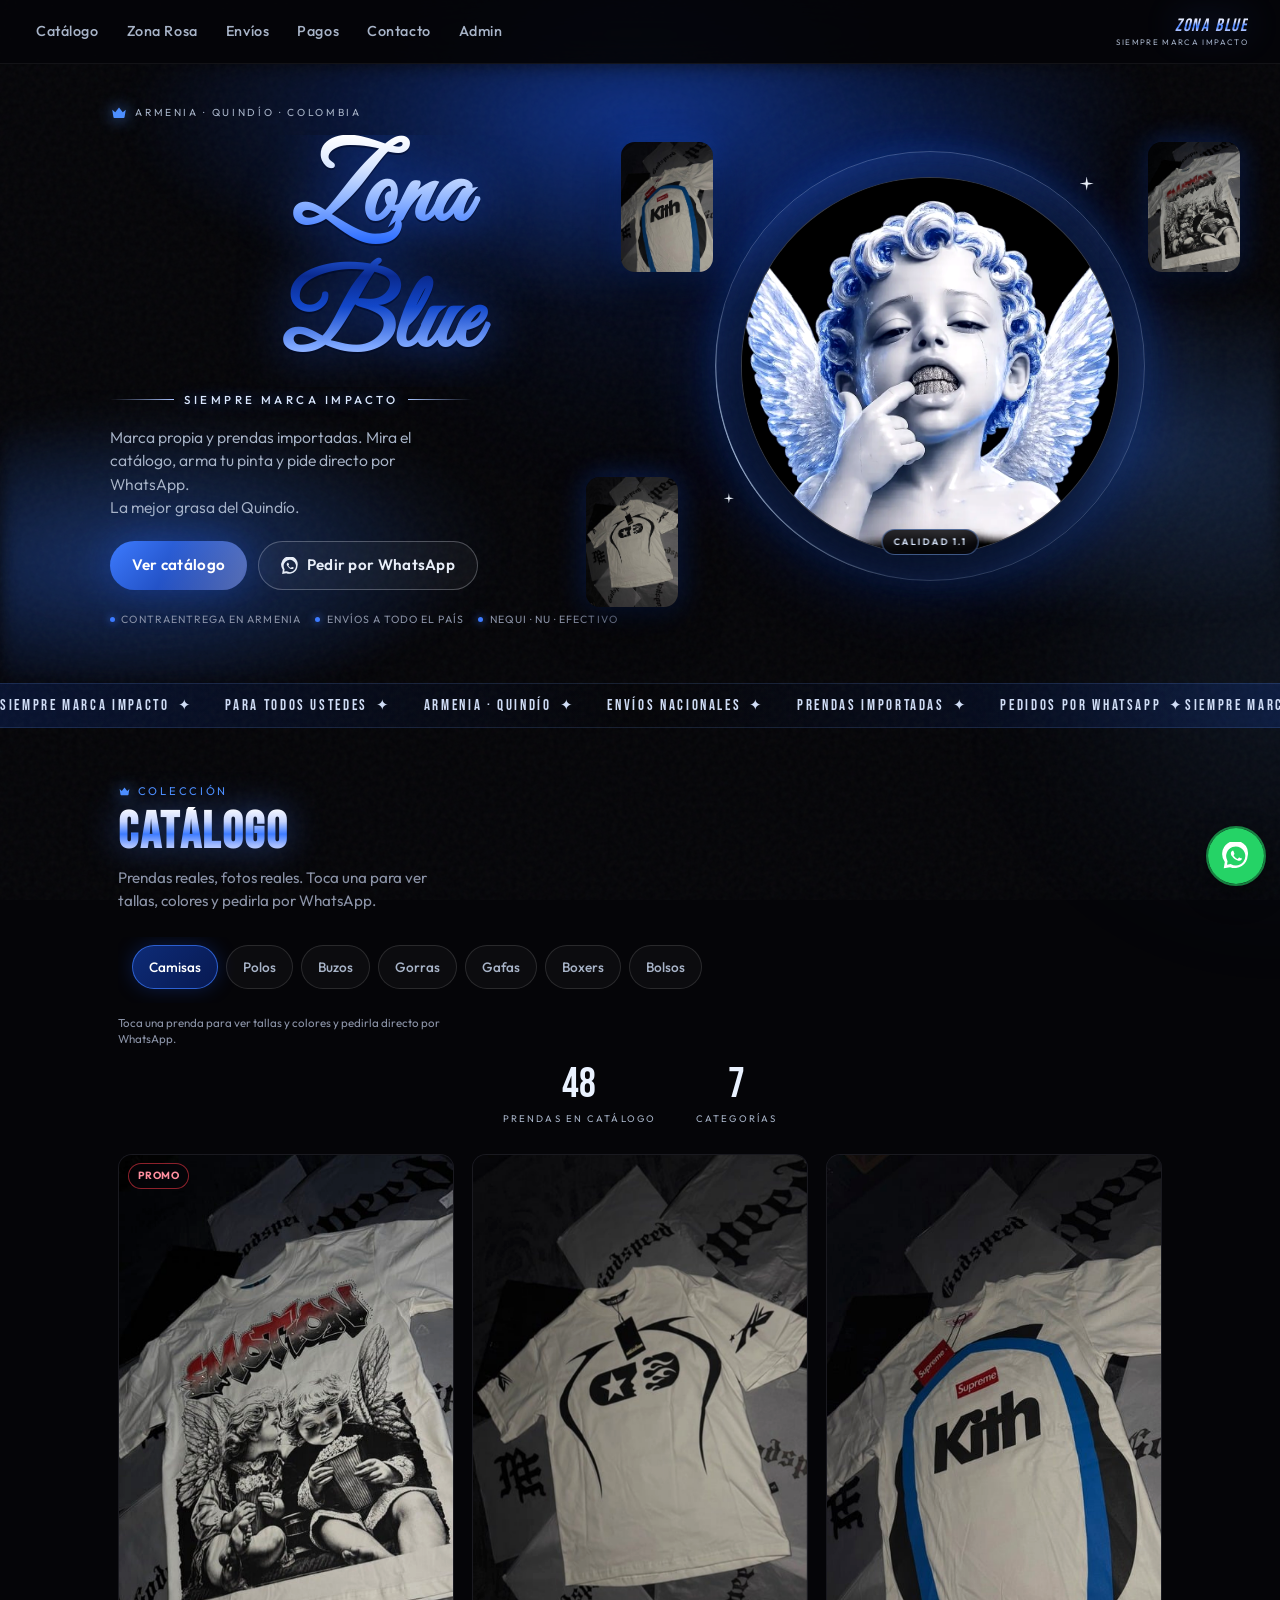
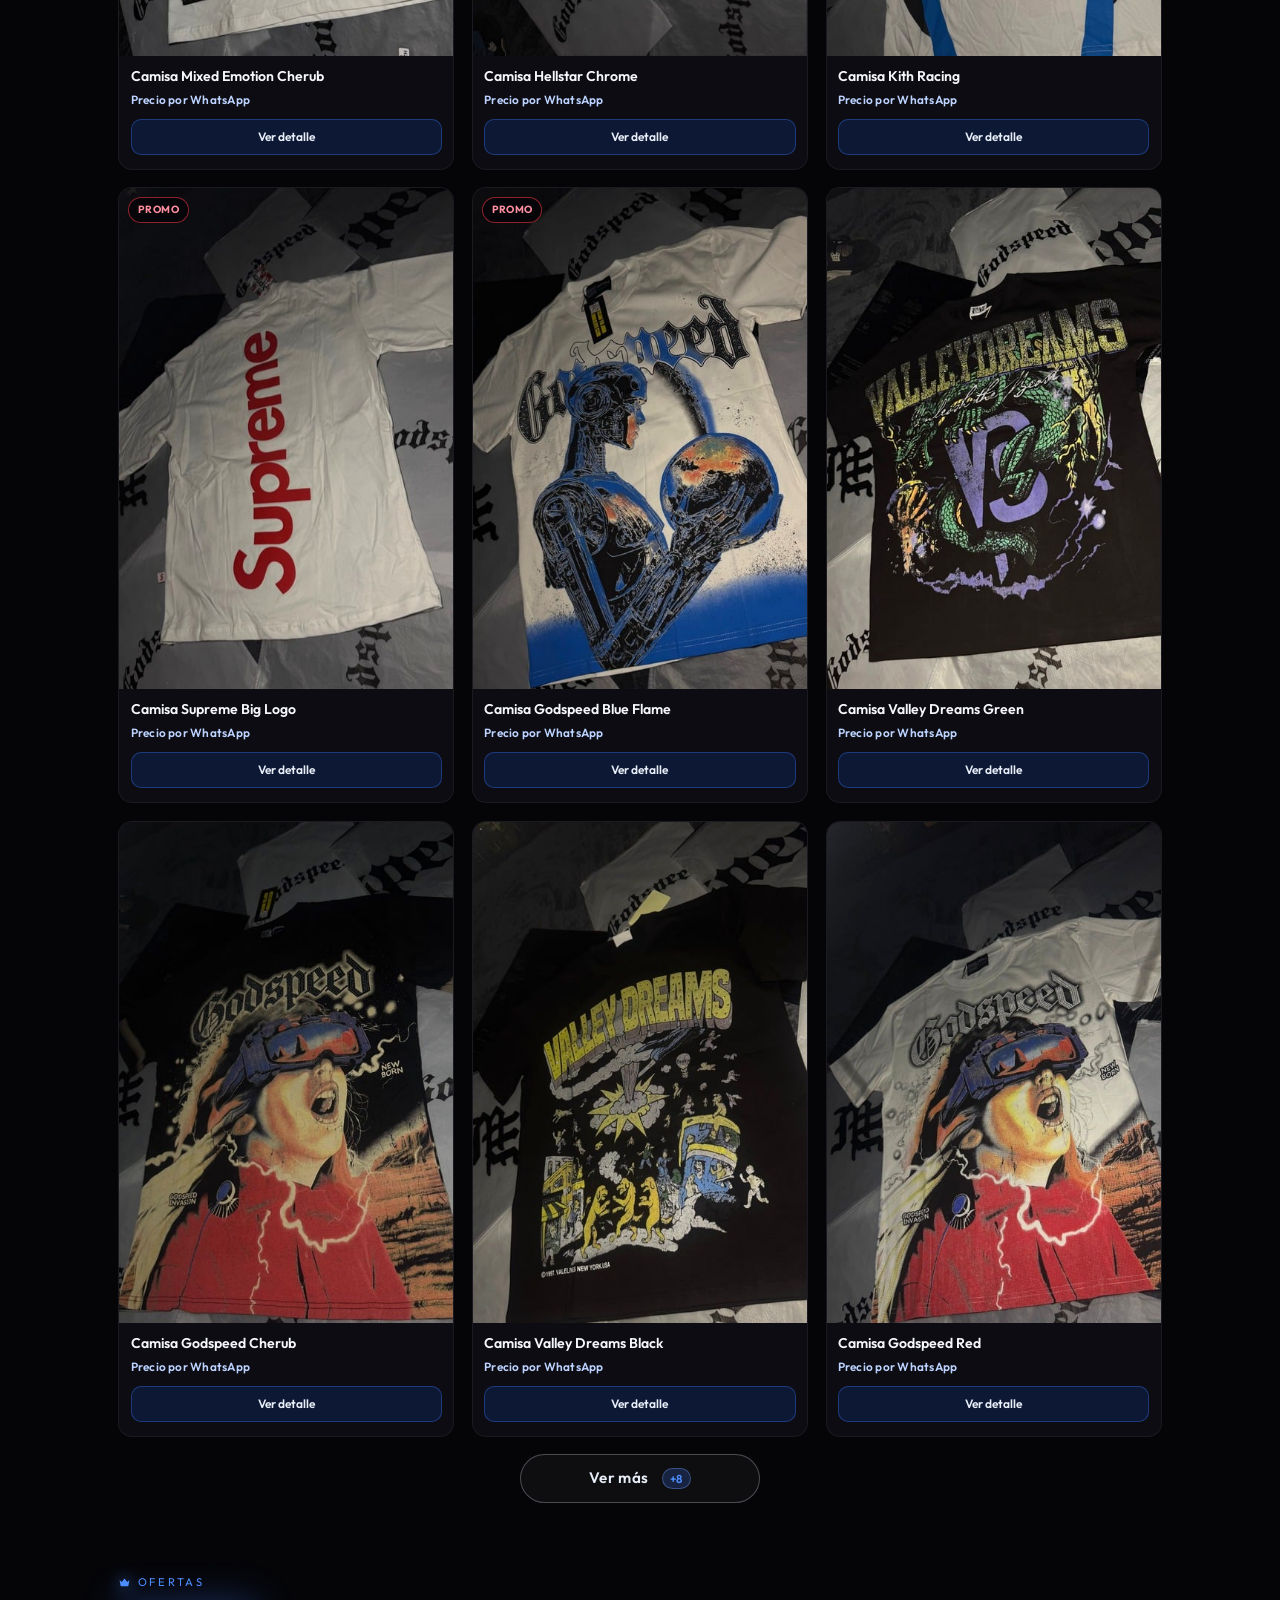
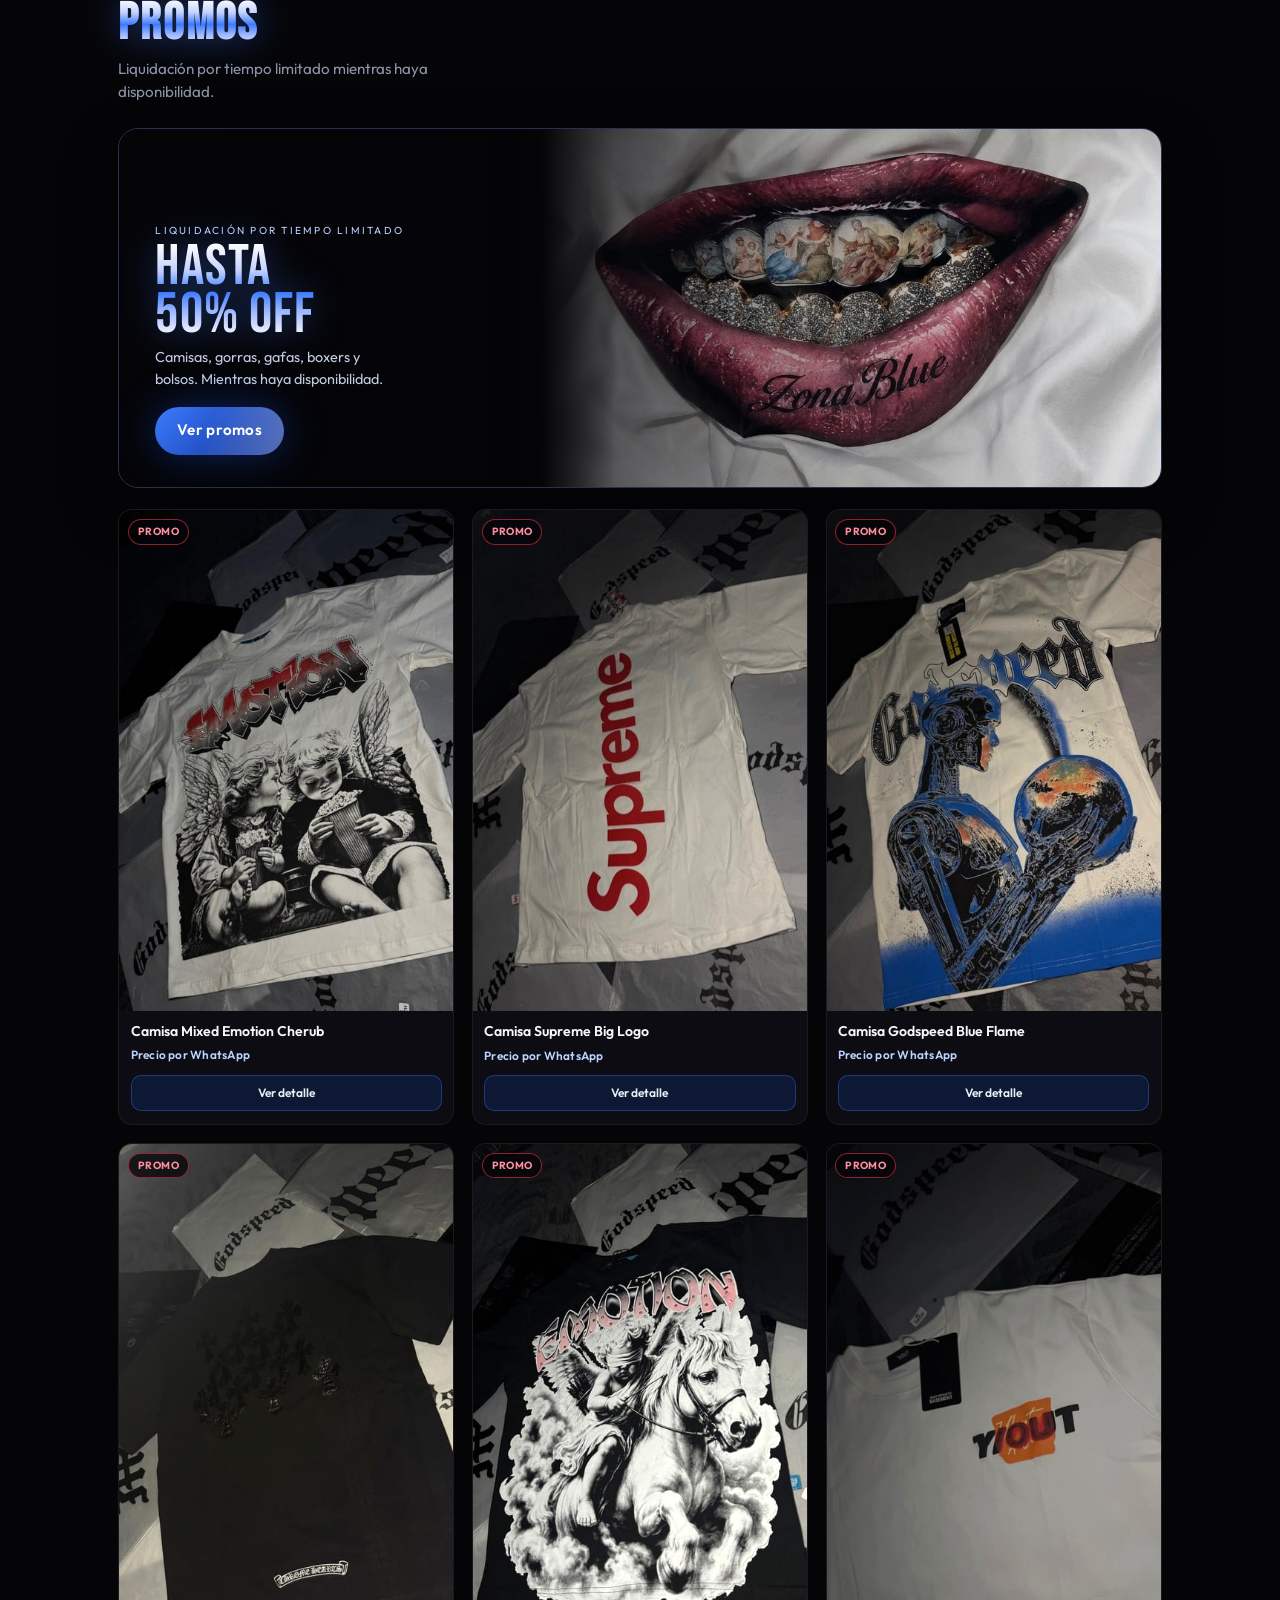
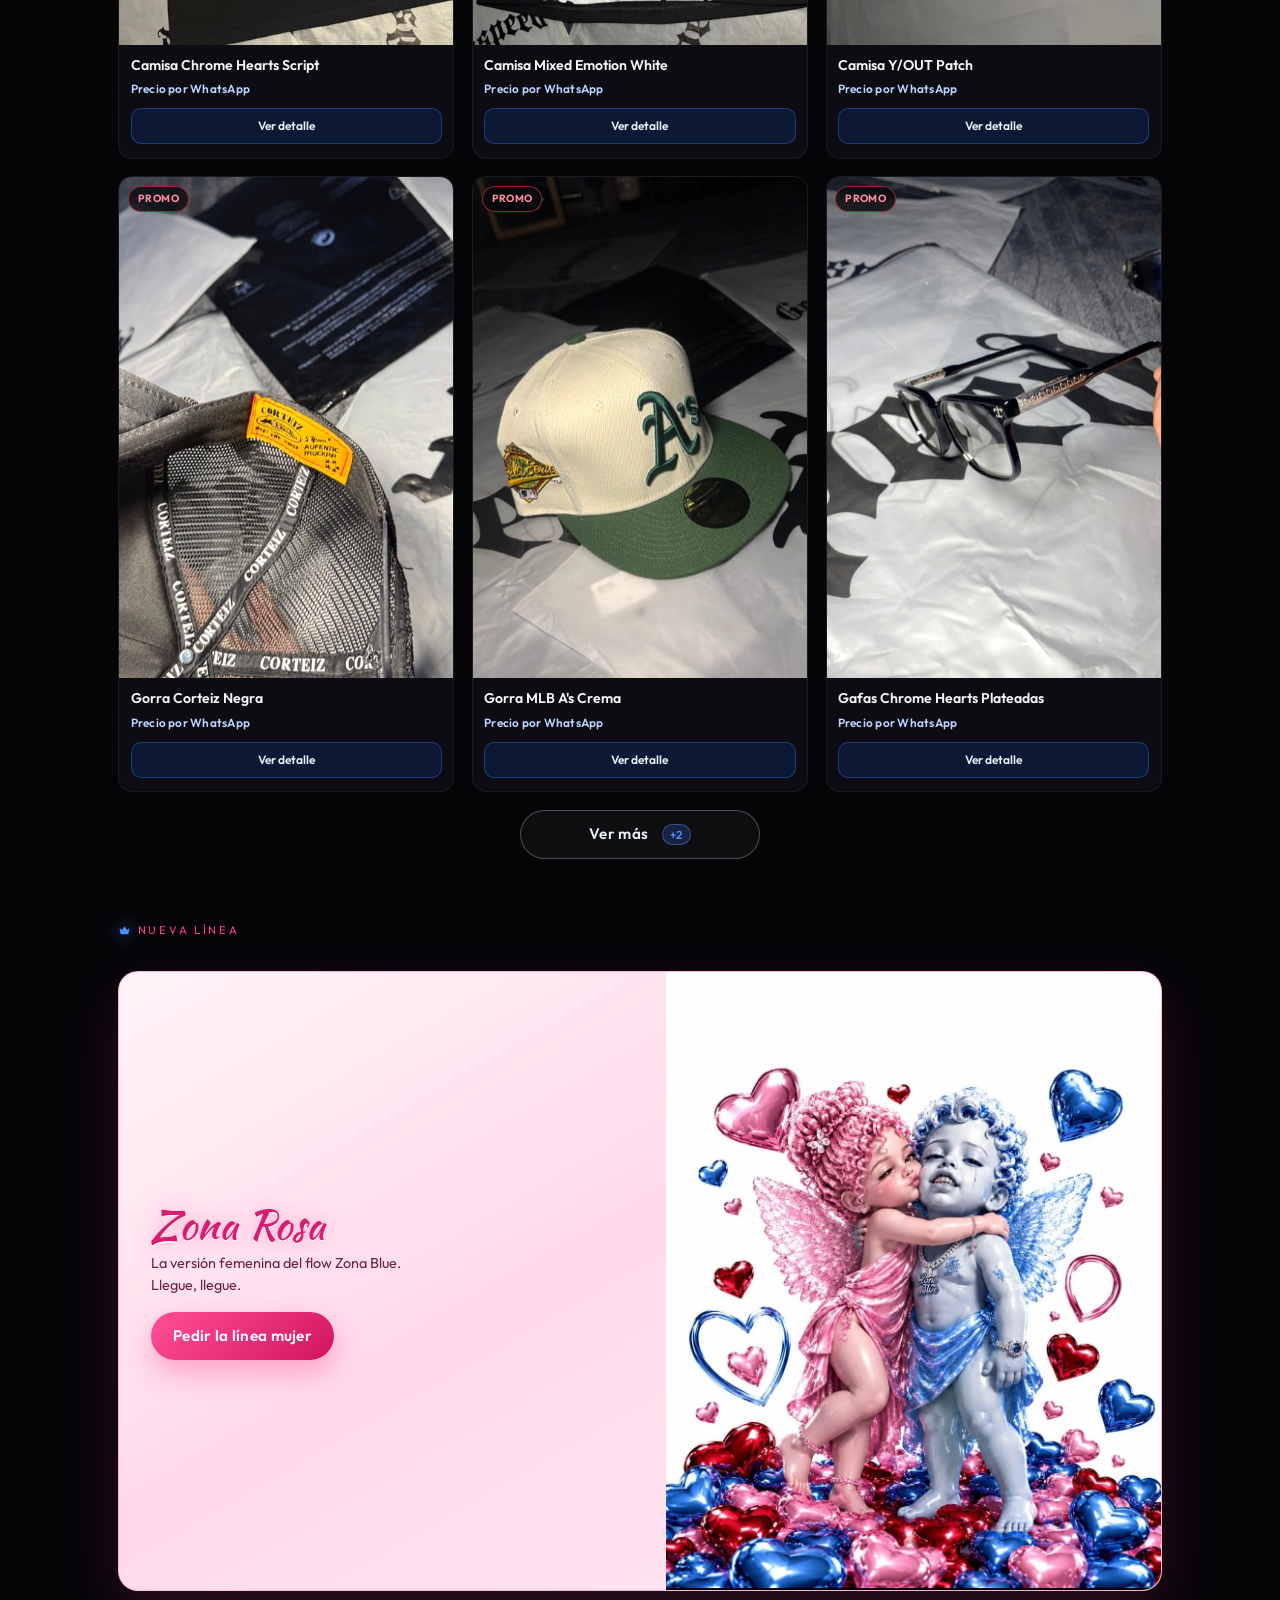
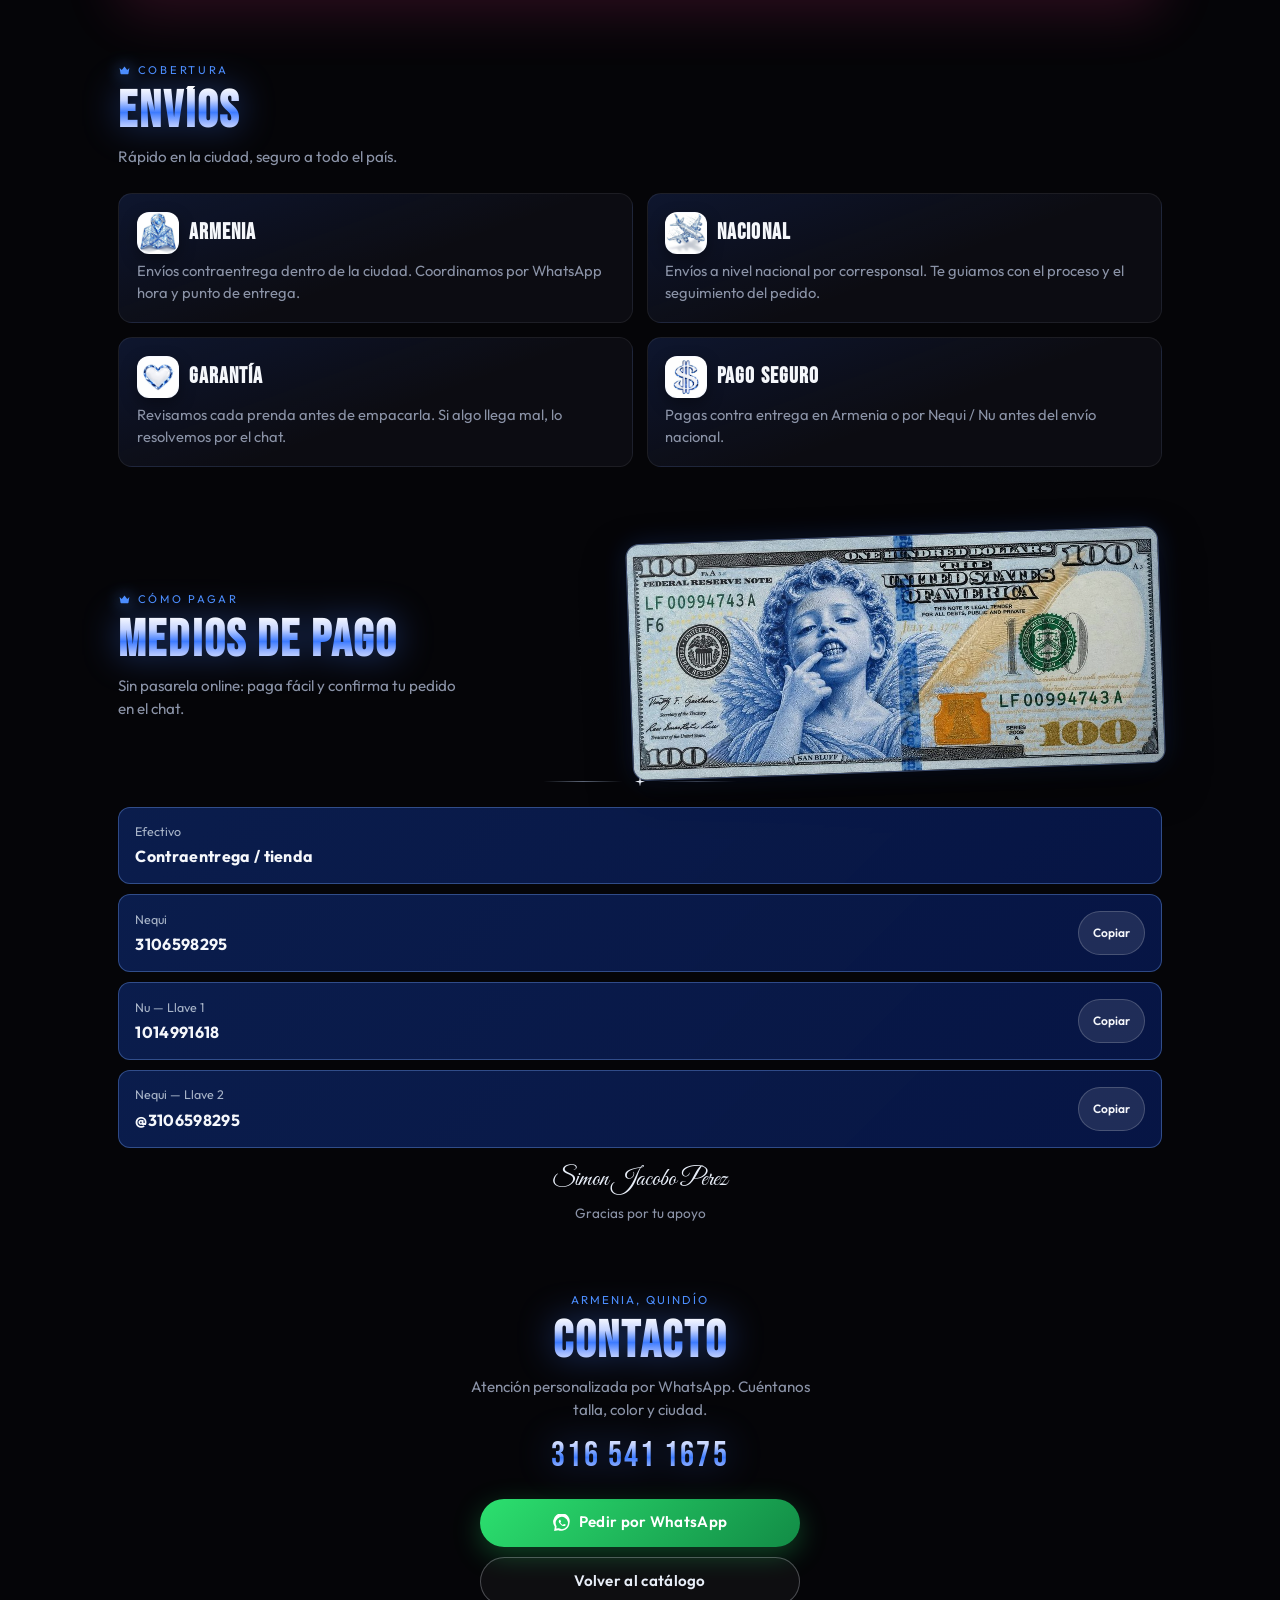
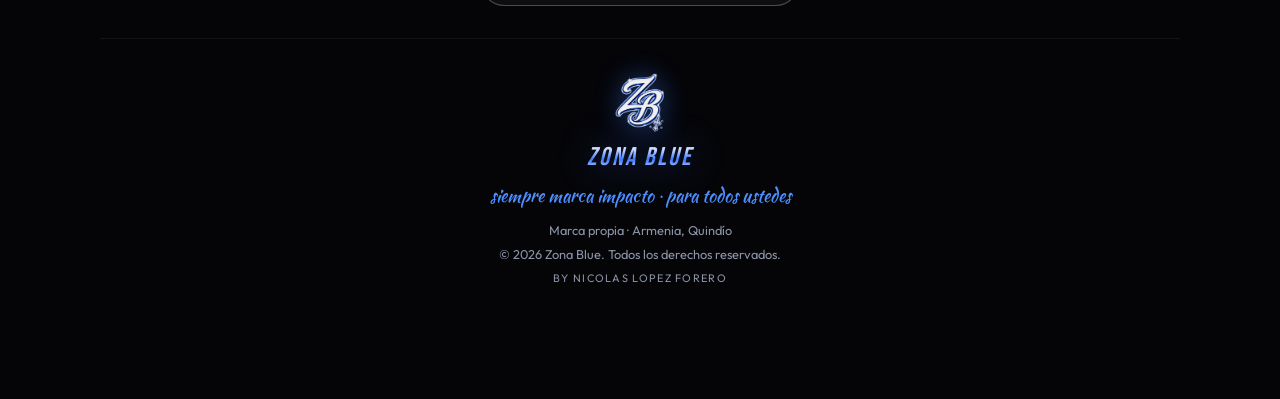
==== commit 531ef2cd: "Admin: panel /admin con login y gestion de productos" ====
--- a/index.html
+++ b/index.html
@@ -68,6 +68,7 @@
           <a href="#envios">Envíos</a>
           <a href="#pagos">Pagos</a>
           <a href="#contacto">Contacto</a>
+          <a href="/admin">Admin</a>
         </nav>
         <a class="nav__brand" href="#inicio">
           <span class="nav__text">
--- a/css/styles.css
+++ b/css/styles.css
@@ -1956,13 +1956,15 @@
 
 @media (max-width: 600px) {
   .promo-band__img {
-    /* Pantallas muy angostas: la imagen llena el banner de extremo a extremo */
-    left: 0;
+    /* Móvil: no se llena de extremo a extremo; se ancla a la derecha con un
+       poco menos de zoom para que la boca quede completa y se distinga la zona
+       blue del labio. */
+    left: auto;
     right: 0;
-    width: 100%;
+    width: min(74%, 620px);
     object-position: center center;
-    -webkit-mask-image: none;
-    mask-image: none;
+    -webkit-mask-image: linear-gradient(90deg, transparent 0, #000 12%);
+    mask-image: linear-gradient(90deg, transparent 0, #000 12%);
   }
 }
 
@@ -2042,6 +2044,193 @@
   letter-spacing: 0.12em;
   text-transform: uppercase;
   color: var(--muted);
+}
+
+/* Panel de administracion (/admin) */
+.admin-screen {
+  min-height: 100vh;
+  background: #050508;
+  color: #e8eef8;
+  font-family: var(--font-body);
+  padding: 2rem 1.15rem 4rem;
+}
+
+.admin-auth,
+.admin-panel {
+  max-width: 860px;
+  margin: 0 auto;
+}
+
+.admin-kicker {
+  font-size: 0.68rem;
+  letter-spacing: 0.24em;
+  text-transform: uppercase;
+  color: var(--blue-glow);
+  margin-bottom: 0.35rem;
+}
+
+.admin-title {
+  font-family: var(--font-display);
+  font-size: 2.4rem;
+  letter-spacing: 0.04em;
+  line-height: 1;
+  margin-bottom: 1.2rem;
+}
+
+.admin-form {
+  display: grid;
+  gap: 0.9rem;
+  margin-top: 2rem;
+}
+
+.admin-field {
+  display: grid;
+  gap: 0.3rem;
+  font-size: 0.78rem;
+  color: var(--chrome-dim);
+}
+
+.admin-field input,
+.admin-field textarea {
+  background: rgba(255, 255, 255, 0.04);
+  border: 1px solid rgba(255, 255, 255, 0.14);
+  border-radius: 10px;
+  padding: 0.6rem 0.7rem;
+  color: #e8eef8;
+  font: inherit;
+  font-size: 0.9rem;
+}
+
+.admin-field textarea {
+  resize: vertical;
+}
+
+.admin-error {
+  color: #ff6b81;
+  font-size: 0.8rem;
+}
+
+.admin-submit {
+  justify-self: start;
+}
+
+.admin-head {
+  display: flex;
+  justify-content: space-between;
+  align-items: center;
+  gap: 1rem;
+}
+
+.admin-stats {
+  display: grid;
+  grid-template-columns: repeat(3, 1fr);
+  gap: 0.8rem;
+  margin: 1.5rem 0;
+}
+
+.admin-stat {
+  background: rgba(255, 255, 255, 0.03);
+  border: 1px solid rgba(255, 255, 255, 0.1);
+  border-radius: 14px;
+  padding: 1rem;
+  text-align: center;
+}
+
+.admin-stat-num {
+  font-family: var(--font-display);
+  font-size: 2rem;
+  color: var(--blue-bright);
+  display: block;
+}
+
+.admin-stat-label {
+  font-size: 0.66rem;
+  letter-spacing: 0.14em;
+  text-transform: uppercase;
+  color: var(--muted);
+}
+
+.admin-new {
+  margin-bottom: 1rem;
+}
+
+.admin-list {
+  display: grid;
+  gap: 0.6rem;
+}
+
+.admin-item {
+  display: flex;
+  justify-content: space-between;
+  align-items: center;
+  gap: 1rem;
+  background: rgba(255, 255, 255, 0.03);
+  border: 1px solid rgba(255, 255, 255, 0.1);
+  border-radius: 12px;
+  padding: 0.8rem 1rem;
+}
+
+.admin-item-main {
+  display: grid;
+  gap: 0.2rem;
+}
+
+.admin-item-main span {
+  font-size: 0.76rem;
+  color: var(--muted);
+}
+
+.admin-item-actions {
+  display: flex;
+  gap: 0.5rem;
+}
+
+.admin-badge {
+  background: rgba(255, 77, 0, 0.18);
+  color: #ff8a5c;
+  border: 1px solid rgba(255, 77, 0, 0.4);
+  font-size: 0.6rem;
+  padding: 0.15rem 0.5rem;
+  border-radius: 999px;
+  letter-spacing: 0.12em;
+}
+
+.admin-empty {
+  color: var(--muted);
+  text-align: center;
+  padding: 2rem 0;
+}
+
+.admin-editor {
+  display: grid;
+  gap: 0.9rem;
+  margin-top: 1.5rem;
+  border-top: 1px solid rgba(255, 255, 255, 0.08);
+  padding-top: 1.5rem;
+}
+
+.admin-editor-title {
+  font-family: var(--font-display);
+  font-size: 1.6rem;
+  letter-spacing: 0.03em;
+}
+
+.admin-grid {
+  display: grid;
+  grid-template-columns: repeat(2, 1fr);
+  gap: 0.9rem;
+}
+
+.admin-check {
+  display: flex;
+  align-items: center;
+  gap: 0.5rem;
+  font-size: 0.85rem;
+}
+
+.admin-actions {
+  display: flex;
+  gap: 0.6rem;
 }
 
 /* Galería del modal */
